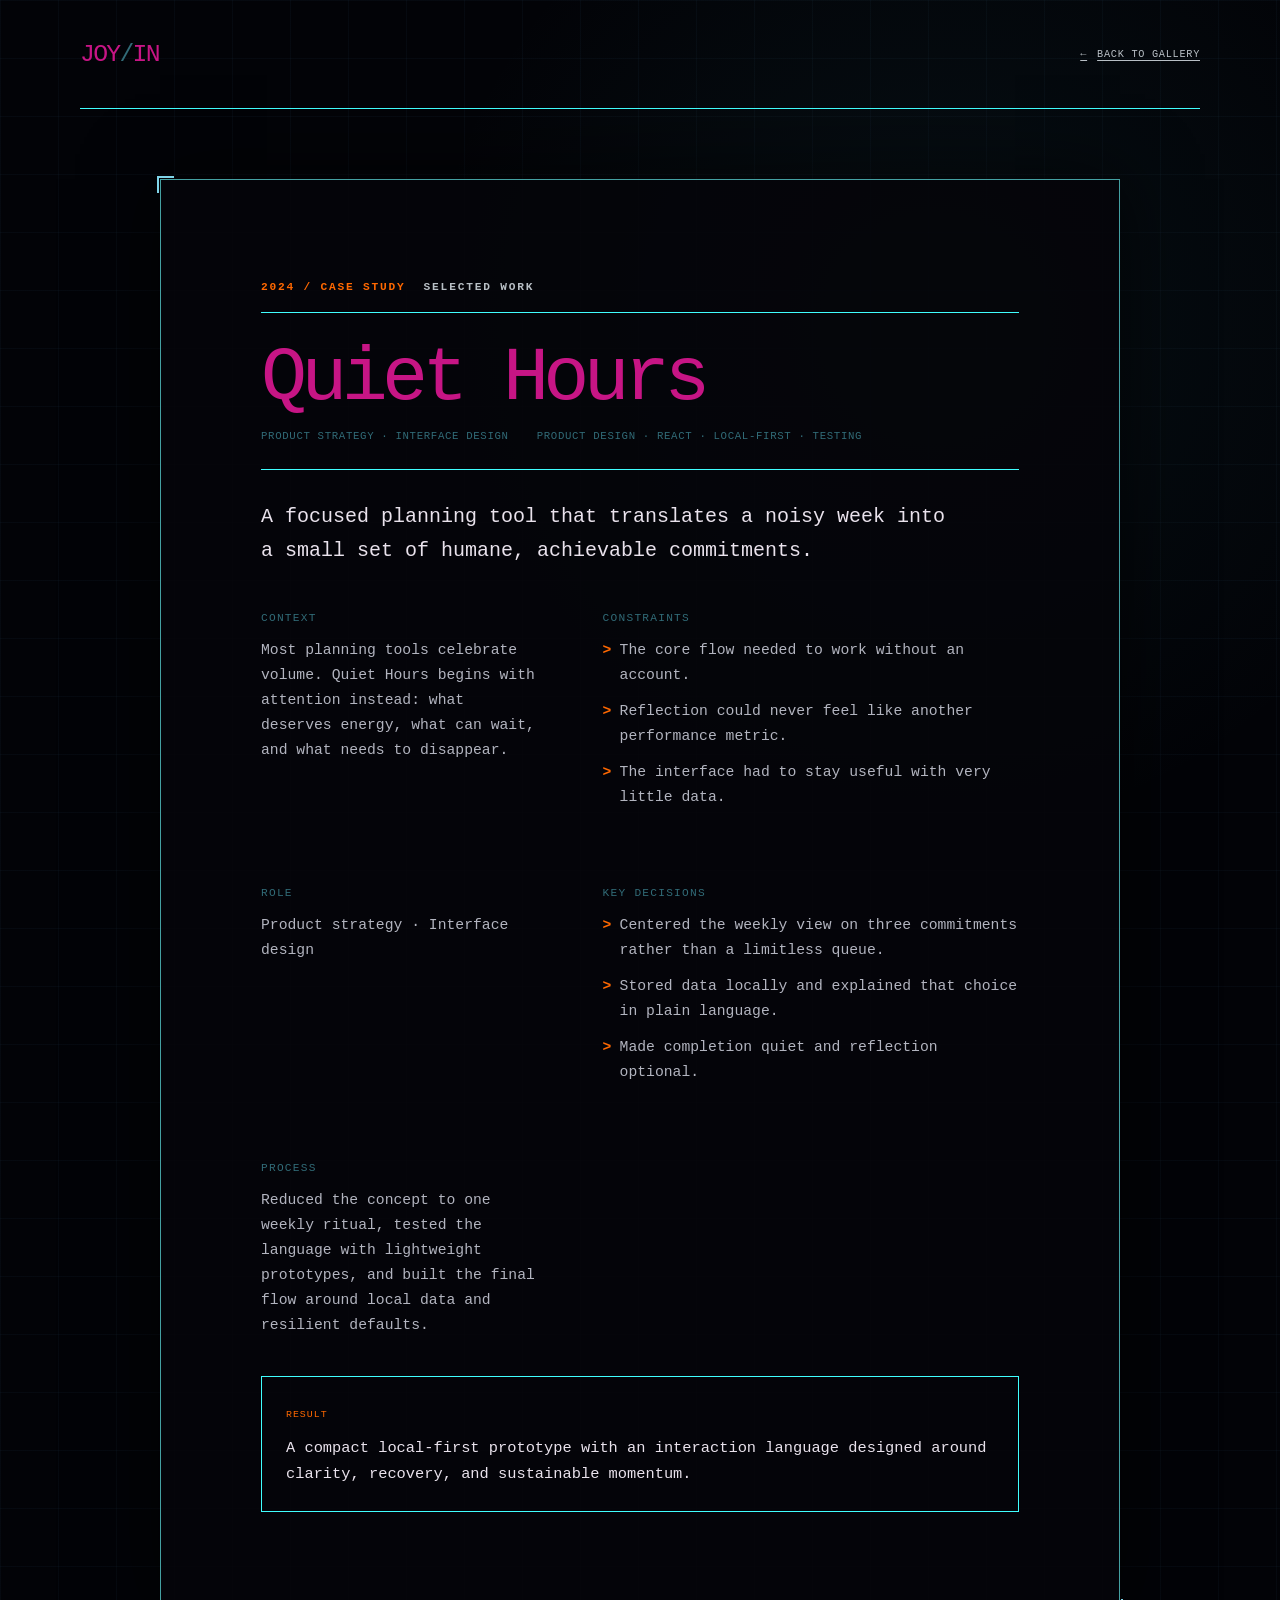
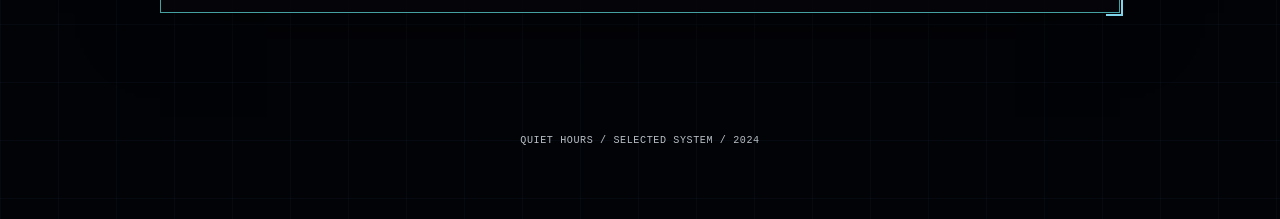
==== projects/quiet-hours/index.html @ b9fc6c5d "nuke" ====
<!doctype html>
<html lang="en">
  <head>
    <meta charset="UTF-8" />
    <meta name="viewport" content="width=device-width, initial-scale=1" />
    <meta name="theme-color" content="#020307" />
    <meta name="description" content="Quiet Hours case study — a focused planning tool built around humane, achievable commitments." />
    <meta property="og:type" content="article" />
    <meta property="og:title" content="Quiet Hours — Joy In" />
    <meta property="og:description" content="A focused planning tool that translates a noisy week into humane commitments." />
    <meta property="og:image" content="https://portfolio.example/assets/og-card.png" />
    <title>Quiet Hours — Joy In</title>
    <link rel="canonical" href="https://portfolio.example/projects/quiet-hours/" />
    <link rel="icon" href="../../assets/favicon.svg" type="image/svg+xml" />
    <link rel="stylesheet" href="../../styles.css" />
    <script type="application/ld+json">
      {
        "@context": "https://schema.org",
        "@type": "SoftwareSourceCode",
        "name": "Quiet Hours",
        "dateCreated": "2024",
        "author": { "@type": "Person", "name": "Joy In" },
        "description": "A focused planning tool that translates a noisy week into a small set of humane commitments."
      }
    </script>
  </head>
  <body class="case-page">
    <a class="skip-link" href="#case-study">Skip to case study</a>
    <header class="case-site-header">
      <a class="mini-wordmark" href="../../index.html" aria-label="Joy In home">JOY<span>/</span>IN</a>
      <a class="back-link" href="../../index.html#projects"><span aria-hidden="true">←</span> Back to gallery</a>
    </header>
    <main class="standalone-case" id="case-study">
      <article class="case-study">
        <p class="panel-index"><span>2024 / CASE STUDY</span><span>SELECTED WORK</span></p>
        <h1>Quiet Hours</h1>
        <div class="case-meta"><span>Product strategy · Interface design</span><span>Product design · React · Local-first · Testing</span></div>
        <p class="case-intro">A focused planning tool that translates a noisy week into a small set of humane, achievable commitments.</p>
        <div class="case-grid">
          <section><h2 class="sr-only">Context</h2><h3 aria-hidden="true">Context</h3><p>Most planning tools celebrate volume. Quiet Hours begins with attention instead: what deserves energy, what can wait, and what needs to disappear.</p></section>
          <section><h2 class="sr-only">Constraints</h2><h3 aria-hidden="true">Constraints</h3><ul><li>The core flow needed to work without an account.</li><li>Reflection could never feel like another performance metric.</li><li>The interface had to stay useful with very little data.</li></ul></section>
          <section><h2 class="sr-only">Role</h2><h3 aria-hidden="true">Role</h3><p>Product strategy · Interface design</p></section>
          <section><h2 class="sr-only">Key decisions</h2><h3 aria-hidden="true">Key decisions</h3><ul><li>Centered the weekly view on three commitments rather than a limitless queue.</li><li>Stored data locally and explained that choice in plain language.</li><li>Made completion quiet and reflection optional.</li></ul></section>
          <section><h2 class="sr-only">Process</h2><h3 aria-hidden="true">Process</h3><p>Reduced the concept to one weekly ritual, tested the language with lightweight prototypes, and built the final flow around local data and resilient defaults.</p></section>
        </div>
        <div class="case-result"><span>Result</span><p>A compact local-first prototype with an interaction language designed around clarity, recovery, and sustainable momentum.</p></div>
      </article>
    </main>
    <footer class="case-footer">Quiet Hours / selected system / 2024</footer>
  </body>
</html>
---- styles.css ----
:root {
  color-scheme: dark;
  --void-0: #020307;
  --void-1: #07070c;
  --orange-strong: #ff6800; /* was --violet-strong */
  --pink-strong: #C71585; /* was --violet-mid */
  --blue-strong: #40FEFE; /* was --violet-dim */
  --blue-calm: #316B77; /* was --amber-copy */
  --text-primary: #e9e2ec; 
  --text-muted: #b8bfc5;
  --focus: #7fd4e9;
  --panel-fill: rgba(5, 5, 10, 0.88);
  --motion-fast: 160ms;
  --motion-panel: 320ms;
  --motion-camera: 900ms;
  --motion-entry: 1300ms;
  --ease-ui: cubic-bezier(0.2, 0.8, 0.2, 1);
  --ease-camera: cubic-bezier(0.65, 0, 0.35, 1);
  --safe-bottom: max(18px, env(safe-area-inset-bottom));
  font-family: "IBM Plex Mono", "Aptos Mono", "Cascadia Mono", ui-monospace, SFMono-Regular, Menlo,
    Consolas, monospace;
  font-synthesis: none;
}

*,
*::before,
*::after {
  box-sizing: border-box;
}

html {
  min-width: 320px;
  min-height: 100%;
  background: var(--void-0);
  scroll-behavior: smooth;
}

body {
  min-width: 320px;
  min-height: 100vh;
  min-height: 100svh;
  margin: 0;
  overflow: hidden;
  background:
    radial-gradient(circle at 62% 58%, rgba(30, 83, 107, 0.08), transparent 26rem),
    var(--void-0);
  color: var(--text-primary);
  font-size: 16px;
  line-height: 1.6;
  -webkit-font-smoothing: antialiased;
}

button,
a {
  -webkit-tap-highlight-color: transparent;
}

button,
input,
textarea,
select {
  font: inherit;
}

button,
a {
  color: inherit;
}

a {
  text-decoration-thickness: 1px;
  text-underline-offset: 0.28em;
}

button {
  border: 0;
}

:focus-visible {
  outline: 2px solid var(--focus);
  outline-offset: 4px;
}

::selection {
  background: var(--orange-strong);
  color: var(--void-0);
}

[hidden] {
  display: none !important;
}

.sr-only {
  position: absolute !important;
  width: 1px !important;
  height: 1px !important;
  padding: 0 !important;
  margin: -1px !important;
  overflow: hidden !important;
  clip: rect(0, 0, 0, 0) !important;
  white-space: nowrap !important;
  border: 0 !important;
}

.skip-link {
  position: fixed;
  z-index: 100;
  top: 12px;
  left: 12px;
  padding: 12px 16px;
  transform: translateY(-180%);
  border: 1px solid var(--focus);
  background: var(--void-1);
  color: var(--text-primary);
  transition: transform var(--motion-fast) var(--ease-ui);
}

.skip-link:focus {
  transform: translateY(0);
}

.scene,
.atmosphere {
  position: fixed;
  z-index: 0;
  inset: 0;
  width: 100%;
  height: 100%;
  pointer-events: none;
}

.scene {
  opacity: 0.86;
  transition: opacity var(--motion-panel) var(--ease-ui), filter var(--motion-panel) var(--ease-ui);
}

.atmosphere {
  z-index: 1;
  overflow: hidden;
  background:
    linear-gradient(rgba(1, 2, 5, 0.06), rgba(1, 2, 5, 0.55)),
    radial-gradient(ellipse at center, transparent 30%, rgba(0, 0, 0, 0.38) 72%, rgba(0, 0, 0, 0.88) 100%);
}

.atmosphere::before {
  position: absolute;
  inset: 0;
  content: "";
  opacity: 0.028;
  background-image: url("data:image/svg+xml,%3Csvg viewBox='0 0 180 180' xmlns='http://www.w3.org/2000/svg'%3E%3Cfilter id='n'%3E%3CfeTurbulence type='fractalNoise' baseFrequency='.85' numOctaves='3' stitchTiles='stitch'/%3E%3C/filter%3E%3Crect width='100%25' height='100%25' filter='url(%23n)' opacity='.7'/%3E%3C/svg%3E");
}

.atmosphere::after {
  position: absolute;
  inset: 0;
  content: "";
  opacity: 0.025;
  background: repeating-linear-gradient(0deg, transparent 0 3px, rgba(107, 145, 216, 0.24) 4px);
  mix-blend-mode: screen;
}

.atmosphere__glow {
  position: absolute;
  width: 4px;
  height: 4px;
  border-radius: 999px;
  /* background: #f2a8ff; */
  background: var(--blue-calm);
  box-shadow: 0 0 8px 2px #6b81ff, 0 0 28px 9px rgba(107, 238, 255, 0.24);
}

.atmosphere__glow::before {
  position: absolute;
  left: 50%;
  width: 1px;
  height: 18vh;
  content: "";
  background: linear-gradient(var(---blue-strong), transparent);
}

.atmosphere__glow--a {
  top: 24%;
  left: 47%;
}

.atmosphere__glow--b {
  bottom: 18%;
  left: 47%;
}

.atmosphere__glow--b::before {
  bottom: 0;
  background: linear-gradient(transparent, var(--blue-strong));
}

.entry-gate {
  position: fixed;
  z-index: 10;
  inset: 0;
  display: grid;
  place-items: center;
  overflow-x: hidden;
  overflow-y: auto;
  isolation: isolate;
  padding: 8vh 8vw;
  background: radial-gradient(circle at 67% 48%, rgba(68, 189, 245, 0.151), transparent 25rem);
  transition: opacity 250ms var(--ease-ui), visibility 0s linear 250ms;
}

.gate-copy {
  position: relative;
  z-index: 2;
  width: min(560px, 100%);
  margin-right: clamp(0px, 36vw, 520px);
}

.eyebrow,
.section-kicker,
.nav-label,
.panel-index,
.panel-code,
.skill-item__category {
  margin: 0;
  color: var(--orange-strong);
  font-size: 0.7rem;
  font-weight: 600;
  letter-spacing: 0.16em;
  line-height: 1.4;
  text-transform: uppercase;
}

.signal-dot {
  display: inline-block;
  width: 6px;
  height: 6px;
  margin: 0 9px 1px 0;
  border-radius: 50%;
  background: var(--orange-strong);
  box-shadow: 0 0 10px var(--orange-strong);
}

.wordmark {
  margin: 26px 0 18px;
  color: var(--pink-strong);
  font-size: clamp(3.8rem, 7vw, 7.8rem);
  font-weight: 400;
  letter-spacing: -0.08em;
  line-height: 0.78;
  text-shadow: 0 0 22px rgba(107, 201, 255, 0.16);
}

.wordmark span,
.mini-wordmark span {
  color: var(--blue-calm);
}

.gate-role {
  margin: 0 0 12px;
  color: var(--text-primary);
  font-size: clamp(0.84rem, 1.4vw, 1rem);
  letter-spacing: 0.12em;
  text-transform: uppercase;
}

.gate-statement {
  max-width: 43ch;
  margin: 0;
  color: var(--blue-calm);
  font-size: clamp(1rem, 1.7vw, 1.22rem);
  line-height: 1.65;
}

.gate-actions {
  display: flex;
  align-items: center;
  gap: 26px;
  margin-top: 42px;
}

.action {
  position: relative;
  display: inline-flex;
  min-width: 196px;
  min-height: 52px;
  align-items: center;
  justify-content: space-between;
  gap: 28px;
  padding: 13px 18px;
  cursor: pointer;
  border: 1px solid var(--orange-strong);
  background: rgba(8, 4, 12, 0.78);
  color: var(--text-primary);
  font-size: 0.76rem;
  letter-spacing: 0.11em;
  text-transform: uppercase;
  transition: background var(--motion-fast), color var(--motion-fast), box-shadow var(--motion-fast);
}

.action::before,
.action::after {
  position: absolute;
  width: 7px;
  height: 7px;
  content: "";
}

.action::before {
  top: -4px;
  left: -4px;
  border-top: 1px solid var(--focus);
  border-left: 1px solid var(--focus);
}

.action::after {
  right: -4px;
  bottom: -4px;
  border-right: 1px solid var(--focus);
  border-bottom: 1px solid var(--focus);
}

.action:hover {
  background: var(--orange-strong);
  color: var(--void-0);
  box-shadow: 0 0 30px rgba(107, 208, 255, 0.22);
}

.text-action {
  min-height: 44px;
  padding: 8px 0;
  cursor: pointer;
  border-bottom: 1px solid transparent;
  background: transparent;
  color: var(--text-muted);
  font-size: 0.7rem;
  letter-spacing: 0.1em;
  text-transform: uppercase;
  transition: color var(--motion-fast), border-color var(--motion-fast);
}

.text-action:hover {
  border-color: var(--blue-calm);
  color: var(--orange-strong);
}

.capability-note {
  display: flex;
  gap: 12px;
  align-items: center;
  margin: 26px 0 0;
  color: var(--text-muted);
  font-size: 0.62rem;
  letter-spacing: 0.09em;
  text-transform: uppercase;
}

.capability-note span {
  padding: 2px 5px;
  border: 1px solid var(--blue-strong);
  color: var(--blue-calm);
}

.gate-index {
  position: absolute;
  right: 5vw;
  bottom: 5vh;
  display: flex;
  flex-direction: column;
  align-items: flex-end;
  color: var(--text-muted);
  font-size: 0.62rem;
  letter-spacing: 0.11em;
  line-height: 1.8;
}

.gate-orbit {
  position: absolute;
  z-index: -1;
  top: 50%;
  left: 67%;
  width: min(39vw, 560px);
  aspect-ratio: 1;
  transform: translate(-50%, -50%);
  opacity: 0.55;
}

.gate-orbit span {
  position: absolute;
  inset: 9%;
  border: 1px solid rgba(107, 166, 255, 0.2);
  transform: rotate(45deg);
  box-shadow: inset 0 0 60px rgba(107, 159, 255, 0.018), 0 0 50px rgba(107, 255, 255, 0.02);
}

.gate-orbit span:nth-child(2) {
  inset: 28%;
  border-color: rgba(107, 208, 255, 0.36);
}

.gate-orbit span:nth-child(3) {
  inset: 42%;
  border-color: var(--blue-strong);
  background: rgba(107, 188, 255, 0.04);
  box-shadow: 0 0 30px rgba(107, 208, 255, 0.18);
}

body[data-state="entering"] .entry-gate,
body[data-state="browsing"] .entry-gate {
  opacity: 0;
  visibility: hidden;
  pointer-events: none;
}

body[data-state="entering"] .gate-orbit {
  transform: translate(-50%, -50%) scale(4.8);
  opacity: 0;
  transition: transform 920ms var(--ease-camera) 130ms, opacity 620ms ease 380ms;
}

.experience {
  position: fixed;
  z-index: 3;
  inset: 0;
  opacity: 0;
  visibility: hidden;
  pointer-events: none;
  transition: opacity var(--motion-panel) var(--ease-ui), visibility 0s linear var(--motion-panel);
}

body[data-state="entering"] .experience,
body[data-state="browsing"] .experience {
  opacity: 1;
  visibility: visible;
  pointer-events: auto;
  transition-delay: 820ms, 0s;
}

body[data-state="browsing"] .experience {
  transition-delay: 0s;
}

/* At the threshold, reveal the same inert gallery planes used after entry. */
body[data-state="gate"].has-scene-projection[data-mode="3d"] .experience {
  opacity: 1;
  visibility: visible;
  pointer-events: none;
  transition: none;
}

body[data-state="gate"].has-scene-projection[data-mode="3d"] .experience > :not(.portfolio-main),
body[data-state="entering"].has-scene-projection[data-mode="3d"] .experience > :not(.portfolio-main) {
  opacity: 0;
  visibility: hidden;
  pointer-events: none;
}

.identity-hud {
  position: fixed;
  z-index: 4;
  top: clamp(26px, 5vh, 58px);
  left: clamp(24px, 3.2vw, 54px);
  width: 245px;
}

.mini-wordmark {
  color: var(--pink-strong);
  font-size: clamp(1.45rem, 2.2vw, 2.05rem);
  letter-spacing: -0.07em;
  line-height: 1;
  text-decoration: none;
}

.identity-copy {
  margin-top: 20px;
  padding-top: 14px;
  border-top: 1px solid var(--blue-strong);
}

.identity-copy p {
  margin: 0;
}

.identity-copy p:first-child {
  color: var(--blue-calm);
  font-size: 0.68rem;
  letter-spacing: 0.1em;
  text-transform: uppercase;
}

.identity-copy p:last-child {
  margin-top: 7px;
  color: var(--text-muted);
  font-size: 0.67rem;
  line-height: 1.55;
}

.section-nav {
  position: fixed;
  z-index: 4;
  top: 36%;
  left: clamp(24px, 3.2vw, 54px);
  width: clamp(210px, 17vw, 260px);
  transform: translateY(-25%);
}

.nav-label {
  padding-bottom: 13px;
  border-bottom: 1px solid var(--blue-strong);
  color: var(--text-muted);
}

.section-nav ol {
  padding: 18px 0 0;
  margin: 0;
  list-style: none;
}

.section-nav a {
  display: grid;
  min-height: 46px;
  grid-template-columns: 14px 35px 1fr;
  gap: 7px;
  align-items: center;
  padding: 5px 0;
  color: var(--text-muted);
  font-size: 0.77rem;
  letter-spacing: 0.055em;
  text-decoration: none;
  text-transform: uppercase;
  transition: color var(--motion-fast), transform var(--motion-fast);
}

.section-nav a:hover {
  color: var(--text-primary);
  transform: translateX(3px);
}

.section-nav a[aria-current="page"] {
  color: var(--orange-strong);
}

.section-nav a[aria-disabled="true"] {
  opacity: 0.46;
  pointer-events: none;
}

.nav-arrow {
  opacity: 0;
  font-size: 1.35rem;
  transition: opacity var(--motion-fast);
}

.section-nav a[aria-current="page"] .nav-arrow {
  opacity: 1;
}

.nav-number {
  color: var(--blue-calm);
}

.section-nav a[aria-current="page"] .nav-number {
  color: var(--orange-strong);
}

.nav-status {
  margin-top: clamp(20px, 5vh, 58px);
  padding-top: 20px;
  border-top: 1px solid var(--blue-strong);
  color: var(--text-muted);
  font-size: 0.64rem;
  letter-spacing: 0.08em;
  line-height: 1.7;
  text-transform: uppercase;
}

.nav-status p {
  margin: 0;
}

.nav-status strong {
  color: var(--blue-strong);
  font-weight: 400;
}

.portal-mini {
  position: relative;
  width: 78px;
  height: 70px;
  margin-top: 14px;
  border: 1px solid var(--blue-strong);
  background:
    linear-gradient(145deg, transparent 57%, rgba(107, 213, 255, 0.08) 58% 59%, transparent 60%),
    linear-gradient(35deg, transparent 57%, rgba(107, 250, 255, 0.08) 58% 59%, transparent 60%);
}

.portal-mini span {
  position: absolute;
  right: 23px;
  bottom: 11px;
  width: 25px;
  height: 40px;
  border: 1px solid var(--blue-strong);
  background: linear-gradient(rgba(107, 220, 255, 0.03), rgba(107, 196, 255, 0.22));
  box-shadow: 0 0 15px rgba(107, 220, 255, 0.12);
}

.system-status {
  position: fixed;
  z-index: 4;
  bottom: clamp(22px, 4vh, 46px);
  left: clamp(24px, 3.2vw, 54px);
  display: flex;
  flex-direction: column;
  color: var(--orange-strong);
  font-size: 0.62rem;
  letter-spacing: 0.08em;
  line-height: 1.8;
}

.system-status b {
  color: var(--blue-strong);
  font-weight: 400;
}

.portfolio-main {
  position: fixed;
  z-index: 3;
  top: clamp(90px, 11vh, 125px);
  bottom: clamp(118px, 15vh, 156px);
  left: 50%;
  width: min(1080px, 75vw);
  min-width: 0;
  transform: translateX(-50%);
  perspective: 1200px;
  pointer-events: none;
}

.content-panel {
  position: absolute;
  inset: 0;
  display: block;
  overflow: visible;
  border: 1px solid var(--blue-calm);
  background:
    linear-gradient(120deg, rgba(107, 196, 255, 0.035), transparent 24%),
    var(--panel-fill);
  box-shadow:
    inset 0 0 70px rgba(107, 176, 255, 0.018),
    0 0 44px rgba(0, 0, 0, 0.75),
    0 0 22px rgba(107, 225, 255, 0.035);
  opacity: 0;
  transform: translate3d(24px, 0, -60px) rotateY(-2deg) scale(0.985);
  transform-origin: center;
  pointer-events: none;
  transition: opacity var(--motion-panel) var(--ease-ui), transform var(--motion-panel) var(--ease-ui), border-color var(--motion-panel);
}

.content-panel.is-active {
  opacity: 1;
  transform: translate3d(0, 0, 0) rotateY(0) scale(1);
  pointer-events: auto;
}

body.is-transitioning .content-panel.is-active {
  opacity: 0;
  transform: translate3d(-18px, 0, -50px) rotateY(1.5deg) scale(0.99);
}

.panel-teaser {
  display: none;
}

/* The enhanced spatial mode pins each semantic panel to its WebGL plane. */
body.has-scene-projection[data-mode="3d"] .portfolio-main {
  position: fixed;
  inset: 0;
  width: auto;
  min-width: 0;
  transform: none;
  perspective: none;
  pointer-events: none;
}

body.has-scene-projection[data-mode="3d"] .content-panel,
body.has-scene-projection[data-mode="3d"] .content-panel[hidden] {
  --detail-opacity: 0;
  --teaser-opacity: 0;
  --plane-fill: 0.09;
  --spatial-panel-width: 1120px;
  --spatial-panel-height: 700px;
  position: absolute;
  top: 0;
  left: 0;
  display: block !important;
  width: var(--spatial-panel-width);
  height: var(--spatial-panel-height);
  inset: auto;
  overflow: hidden;
  background:
    linear-gradient(135deg, rgba(107, 110, 255, 0.055), transparent 30%),
    radial-gradient(circle at 82% 12%, rgba(47, 81, 126, 0.035), transparent 42%),
    rgba(4, 4, 9, var(--plane-fill));
  box-shadow:
    inset 0 0 78px rgba(117, 107, 255, 0.025),
    0 16px 70px rgba(0, 0, 0, 0.52),
    0 0 24px rgba(117, 22, 225, 0.04);
  transform-origin: 0 0;
  backface-visibility: hidden;
  will-change: transform, opacity;
  pointer-events: none;
  transition: opacity 80ms linear, border-color 180ms ease, box-shadow 180ms ease;
}

/* A settled front-facing panel returns to native layout so text is not
   resampled through a GPU-composited matrix3d texture. The important
   declarations intentionally override the inline travel projection. */
body[data-state="browsing"].has-scene-projection[data-mode="3d"]:not(.is-transitioning) .content-panel.is-active.is-native-focused {
  top: var(--native-focus-top) !important;
  left: var(--native-focus-left) !important;
  width: var(--native-focus-width) !important;
  height: var(--native-focus-height) !important;
  transform: none !important;
  backface-visibility: visible;
  will-change: auto;
}

body[data-state="browsing"].has-scene-projection[data-mode="3d"]:not(.is-transitioning) .content-panel.is-active.is-native-focused .panel-scroll {
  opacity: 1;
  transition: none;
}

/* Layout zoom preserves the traveling panel's type scale and line wrapping,
   but unlike transform scaling it lets the browser rasterize glyphs sharply. */
@supports (zoom: 1) {
  body[data-state="browsing"].has-scene-projection[data-mode="3d"]:not(.is-transitioning) .content-panel.is-active.is-native-focused .panel-scroll {
    width: var(--spatial-panel-width);
    height: var(--native-focus-content-height);
    zoom: var(--native-focus-scale);
  }
}

body.has-scene-projection[data-mode="3d"] .content-panel.is-active {
  /* border-color: rgba(226, 144, 255, 0.78); */
    /* border-color: var(--blue-strong); */

  box-shadow:
    inset 0 0 78px rgba(107, 117, 255, 0.028),
    0 20px 80px rgba(0, 0, 0, 0.62),
    0 0 30px rgba(117, 107, 255, 0.065);
}

body.has-scene-projection[data-mode="3d"]:not(.is-transitioning) .content-panel.is-active {
  pointer-events: auto;
}

body.has-scene-projection[data-mode="3d"] .panel-scroll {
  opacity: var(--detail-opacity);
  visibility: visible;
  transition: opacity 90ms linear;
}

body.has-scene-projection[data-mode="3d"] .panel-teaser {
  position: absolute;
  z-index: 3;
  inset: 0;
  display: flex;
  flex-direction: column;
  justify-content: flex-end;
  padding: 42px;
  opacity: var(--teaser-opacity);
  color: var(--text-muted);
  text-transform: uppercase;
  letter-spacing: 0.08em;
  pointer-events: none;
}

body.has-scene-projection[data-mode="3d"] .panel-teaser::before {
  position: absolute;
  top: 31px;
  right: 31px;
  width: 58px;
  height: 58px;
  content: "";
  border-top: 1px solid #316B77;
  border-right: 1px solid #316B77;
}

body.has-scene-projection[data-mode="3d"] .panel-teaser p {
  position: absolute;
  top: 34px;
  right: 42px;
  left: 42px;
  display: flex;
  justify-content: space-between;
  margin: 0;
  color: var(--blue-calm);
  font-size: 0.58rem;
}

body.has-scene-projection[data-mode="3d"] .panel-teaser strong {
  color: var(--text-primary);
  font-family: Georgia, "Times New Roman", serif;
  font-size: 2.45rem;
  font-weight: 400;
  letter-spacing: -0.035em;
  text-transform: none;
}

body.has-scene-projection[data-mode="3d"] .panel-teaser > span {
  max-width: 27ch;
  margin-top: 11px;
  font-size: 0.64rem;
  line-height: 1.6;
}

body.has-scene-projection[data-mode="3d"] .panel-teaser i {
  display: flex;
  justify-content: space-between;
  padding-top: 18px;
  margin-top: 28px;
  border-top: 1px solid rgba(107, 208, 255, 0.2);
  color: var(--blue-strong);
  font-size: 0.58rem;
  font-style: normal;
}

body.has-scene-projection[data-mode="3d"] .panel-teaser b {
  font-size: 0.9rem;
  font-weight: 400;
}

body.has-scene-projection[data-mode="3d"] .transition-veil {
  display: none;
}

body[data-state="gate"].has-scene-projection[data-mode="3d"] .content-panel,
body[data-state="gate"].has-scene-projection[data-mode="3d"] .content-panel.is-active,
body[data-state="entering"][data-travel-phase="depart"].has-scene-projection[data-mode="3d"] .content-panel,
body[data-state="entering"][data-travel-phase="depart"].has-scene-projection[data-mode="3d"] .content-panel.is-active {
  border-color: rgba(107, 171, 255, 0.46);
  background:
    linear-gradient(135deg, rgba(107, 188, 255, 0.04), transparent 34%),
    rgba(4, 4, 9, var(--plane-fill));
  box-shadow: inset 0 0 58px rgba(107, 154, 255, 0.018), 0 0 26px rgba(0, 0, 0, 0.28);
}

body[data-state="gate"].has-scene-projection[data-mode="3d"] .panel-teaser,
body[data-state="entering"][data-travel-phase="depart"].has-scene-projection[data-mode="3d"] .panel-teaser {
  justify-content: center;
  padding: 34px;
  text-align: center;
}

body[data-state="gate"].has-scene-projection[data-mode="3d"] .panel-teaser p,
body[data-state="entering"][data-travel-phase="depart"].has-scene-projection[data-mode="3d"] .panel-teaser p {
  top: 28px;
  right: 32px;
  left: 32px;
}

body[data-state="gate"].has-scene-projection[data-mode="3d"] .panel-teaser strong,
body[data-state="entering"][data-travel-phase="depart"].has-scene-projection[data-mode="3d"] .panel-teaser strong {
  font-size: 2.15rem;
}

body[data-state="gate"].has-scene-projection[data-mode="3d"] .panel-teaser > span,
body[data-state="entering"][data-travel-phase="depart"].has-scene-projection[data-mode="3d"] .panel-teaser > span {
  margin-right: auto;
  margin-left: auto;
}

body[data-state="gate"].has-scene-projection[data-mode="3d"] .panel-teaser i,
body[data-state="entering"][data-travel-phase="depart"].has-scene-projection[data-mode="3d"] .panel-teaser i {
  display: none;
}

.panel-scroll {
  height: 100%;
  overflow: auto;
  overscroll-behavior: contain;
  padding: clamp(26px, 3.2vw, 48px);
  scrollbar-width: thin;
  scrollbar-color: var(--violet-mid) transparent;
}

.panel-scroll::-webkit-scrollbar {
  width: 5px;
}

.panel-scroll::-webkit-scrollbar-thumb {
  background: var(--violet-mid);
}

.corner {
  position: absolute;
  z-index: 2;
  width: 15px;
  height: 15px;
  pointer-events: none;
}

.corner--tl { top: -4px; left: -4px; border-top: 2px solid var(--focus); border-left: 2px solid var(--focus); }
.corner--tr { top: -4px; right: -4px; border-top: 2px solid var(--focus); border-right: 2px solid var(--focus); }
.corner--bl { bottom: -4px; left: -4px; border-bottom: 2px solid var(--focus); border-left: 2px solid var(--focus); }
.corner--br { right: -4px; bottom: -4px; border-right: 2px solid var(--focus); border-bottom: 2px solid var(--focus); }

.panel-header {
  display: flex;
  align-items: center;
  justify-content: space-between;
  gap: 20px;
  padding-bottom: 18px;
  /* margin-bottom: clamp(25px, 3vh, 38px); */
  /* border-bottom: 1px solid var(--blue-strong);  */
}

.panel-index {
  display: flex;
  gap: 18px;
}

.panel-index > span:last-child {
  color: var(--text-muted);
}

.panel-header-tools {
  display: flex;
  align-items: center;
  gap: clamp(16px, 2vw, 30px);
}

.panel-page-count {
  margin: 0;
  color: var(--text-muted);
  font-size: 0.58rem;
  letter-spacing: 0.08em;
  text-transform: uppercase;
  white-space: nowrap;
}

.panel-page-count strong {
  margin-left: 7px;
  color: var(--orange-strong);
  font-weight: 600;
  letter-spacing: 0.12em;
}

.panel-code {
  color: var(--blue-calm);
  font-size: 0.58rem;
}

.section-kicker {
  margin-bottom: 11px;
  color: var(--blue-calm);
}

.content-panel h2 {
  margin: 0;
  color: var(--text-primary);
  font-size: clamp(1.7rem, 2.5vw, 2.7rem);
  font-weight: 400;
  letter-spacing: -0.05em;
  line-height: 1.15;
}

.content-panel h2 em {
  color: var(--orange-strong);
  font-style: normal;
}

.lede {
  max-width: 58ch;
  margin: 23px 0;
  color: var(--blue-calm);
  font-size: 0.96rem;
  line-height: 1.7;
}

.education-meta {
  display: grid;
  grid-template-areas: "logo details";
  grid-template-columns: minmax(96px, 0.34fr) minmax(0, 2fr);
  align-items: center;
  gap: clamp(14px, 2vw, 26px);
  margin-top: 29px;
}

.education-meta--logo-right {
  grid-template-areas: "details logo";
  grid-template-columns: minmax(0, 2fr) minmax(96px, 0.34fr);
}

.education-logo-slot {
  grid-area: logo;
  display: grid;
  width: 100%;
  max-width: 132px;
  aspect-ratio: 1;
  place-content: center;
  justify-self: center;
  border: 0;
  background: transparent;
  color: var(--text-muted);
  text-align: center;
  text-transform: uppercase;
}

.education-logo-slot span {
  color: var(--text-primary);
  font-size: 0.72rem;
  letter-spacing: 0.16em;
}

.education-logo-slot small {
  margin-top: 5px;
  font-size: 0.5rem;
  letter-spacing: 0.1em;
}

.education-logo-slot img {
  width: 100%;
  height: 100%;
  object-fit: contain;
}

.education-meta__details {
  grid-area: details;
  display: grid;
  min-width: 0;
  grid-template-columns: repeat(2, minmax(0, 1fr));
  gap: 0;
}

.education-meta__details > div {
  display: flex;
  min-height: 62px;
  flex-direction: column;
  justify-content: center;
  padding: 11px 14px;
  background: transparent;
}

.education-meta__details span,
.tag-region > p {
  color: var(--text-muted);
  font-size: 0.58rem;
  letter-spacing: 0.08em;
  text-transform: uppercase;
}

.education-meta strong {
  margin-top: 2px;
  color: var(--text-primary);
  font-size: 0.71rem;
  font-weight: 400;
}

.education-meta__details > div:last-child:nth-child(odd) {
  grid-column: 1 / -1;
}

.signal-list {
  padding: 0;
  margin: 20px 0 0;
  list-style: none;
}

.signal-list li {
  position: relative;
  padding: 7px 0 7px 21px;
  color: #bdb5c1;
  font-size: 0.875rem;
  line-height: 1.56;
}

.signal-list li::before {
  position: absolute;
  top: 7px;
  left: 1px;
  content: ">";
  color: var(--orange-strong);
  font-weight: 600;
  line-height: 1.56;
}

.tag-region {
  margin-top: 23px;
  padding-top: 17px;
}

.tag-region > p {
  margin: 0 0 10px;
}

.section-page-stage {
  min-height: 0;
}

body.has-scene-projection[data-mode="3d"] .content-panel--paged .panel-scroll {
  position: relative;
  display: flex;
  flex-direction: column;
  overflow: visible;
}

body.has-scene-projection[data-mode="3d"] .content-panel--paged .section-page-stage {
  position: relative;
  flex: 1 1 auto;
  overflow: visible;
}

body.has-scene-projection[data-mode="3d"] .content-panel--paged .section-page {
  height: 100%;
  overflow: hidden;
  overflow: clip;
}

body.has-scene-projection[data-mode="3d"] .content-panel--paged .section-page-controls {
  position: absolute;
  z-index: 6;
  inset: 0;
  display: block;
  padding: 0;
  margin: 0;
  border: 0;
  pointer-events: none;
}

body.has-scene-projection[data-mode="3d"] .content-panel--paged .section-page-controls button {
  position: absolute;
  top: 50%;
  display: flex;
  width: 52px;
  min-height: 52px;
  justify-content: center;
  padding: 0;
  border: 1px solid var(--blue-strong);
  background: rgba(4, 4, 9, 0.92);
  color: #fff;
  font-size: 1rem;
  pointer-events: auto;
  transform: translateY(-50%);
}

body.has-scene-projection[data-mode="3d"] .content-panel--paged .section-page-controls button:hover:not(:disabled),
body.has-scene-projection[data-mode="3d"] .content-panel--paged .section-page-controls button:focus-visible {
  color: #fff;
}

body.has-scene-projection[data-mode="3d"] .content-panel--paged .section-page-controls button:disabled {
  border-color: rgba(85, 107, 180, 0.16);
  background: rgba(4, 6, 9, 0.72);
  color: #fff;
  opacity: 0.28;
}

body.has-scene-projection[data-mode="3d"] .content-panel--paged .section-page-controls button:first-child {
  left: -60px;
}

body.has-scene-projection[data-mode="3d"] .content-panel--paged .section-page-controls button:last-child {
  right: -60px;
}

.section-page-control-label {
  position: absolute;
  width: 1px;
  height: 1px;
  overflow: hidden;
  clip: rect(0, 0, 0, 0);
  white-space: nowrap;
}

body[data-state="browsing"].has-scene-projection[data-mode="3d"]:not(.is-transitioning) .content-panel--paged.is-native-focused {
  overflow: visible;
}

body.has-scene-projection[data-mode="3d"] #education .education-page .tag-region {
  padding-top: 11px;
  margin-top: 14px;
}

body.has-scene-projection[data-mode="3d"] #education .education-page .tags {
  gap: 5px;
}

body.has-scene-projection[data-mode="3d"] #education .education-page .tags li {
  padding: 4px 6px;
  font-size: 0.6rem;
}

.tags {
  display: flex;
  flex-wrap: wrap;
  gap: 7px;
  padding: 0;
  margin: 0;
  list-style: none;
}

.tags li {
  padding: 5px 8px;
  border: 1px solid rgba(199, 21, 133, .4);
  background: transparent;
  /* color: rgba(255, 91, 195, 0.808); */
  color: rgba(231, 77, 223, 0.9);
  font-size: 1rem;
  letter-spacing: 0.035em;
  line-height: 1.25;
}

/* One-page Work timeline. The road image and every stop share this 3:1
   artboard, so the controls remain registered to the illustrated flagposts
   at every rendered size. */
#work .panel-scroll {
  position: relative;
  isolation: isolate;
}

#work .panel-header,
#work #work-title,
#work .work-timeline-stage {
  position: relative;
  z-index: 1;
}

.work-timeline-stage {
  position: relative;
  flex: 1 1 auto;
  min-height: 0;
  margin-top: 10px;
}

.work-timeline-page {
  position: relative;
  height: 100%;
  min-height: clamp(430px, 48vw, 540px);
  overflow: visible;
  isolation: isolate;
}

body.has-scene-projection[data-mode="3d"] #work .work-timeline-page {
  min-height: 0;
}

.work-timeline__instruction {
  position: relative;
  z-index: 5;
  display: flex;
  align-items: center;
  justify-content: space-between;
  gap: 18px;
  padding-bottom: 10px;
  margin: 0;
  border-bottom: 1px solid rgba(64, 254, 254, 0.2);
  color: var(--text-muted);
  font-size: 0.58rem;
  letter-spacing: 0.09em;
  line-height: 1.4;
  text-transform: uppercase;
}

.work-timeline__instruction span:first-child {
  color: var(--orange-strong);
}

.work-timeline__artboard {
  position: absolute;
  z-index: 1;
  right: 0;
  bottom: 0;
  left: 0;
  width: 100%;
  aspect-ratio: 2172 / 724;
  transform: translateY(25%);
}

.work-timeline__road {
  position: absolute;
  z-index: 0;
  inset: 0;
  display: block;
  width: 100%;
  height: 100%;
  max-width: none;
  object-fit: contain;
  opacity: 0.82;
  mix-blend-mode: screen;
  pointer-events: none;
}

.work-timeline__kirbs-track {
  --kirbs-size: clamp(52px, 7%, 76px);
  --kirbs-start: 0%;
  --kirbs-end: 100%;
  position: absolute;
  z-index: 1;
  inset: 0;
  overflow: hidden;
  pointer-events: none;
}

.work-timeline__kirbs-runner {
  position: absolute;
  inset: 0;
  animation: work-kirbs-crossing 18.48s linear infinite;
  animation-delay: -2.64s;
  will-change: transform;
}

.work-timeline__kirbs {
  position: absolute;
  bottom: 31%;
  left: 0;
  display: block;
  width: var(--kirbs-size);
  max-width: none;
  height: auto;
  filter: drop-shadow(0 0 9px rgba(253, 62, 253, 0.22));
  image-rendering: pixelated;
  pointer-events: none;
  transform: translateY(-20%);
  user-select: none;
}

@keyframes work-kirbs-crossing {
  from {
    transform: translate3d(calc(var(--kirbs-start) - var(--kirbs-size)), 0, 0);
  }

  to {
    transform: translate3d(var(--kirbs-end), 0, 0);
  }
}

body.reduce-motion .work-timeline__kirbs-track {
  display: none;
}

@media (prefers-reduced-motion: reduce) {
  .work-timeline__kirbs-track {
    display: none;
  }
}

.work-timeline__stops {
  position: absolute;
  z-index: 2;
  inset: 0;
  padding: 0;
  margin: 0;
  list-style: none;
  pointer-events: none;
}

.work-stop {
  --stop-accent: var(--blue-calm);
  --stop-x: 28.01%;
  --stop-panel-left: -14px;
  position: absolute;
  z-index: 2;
  top: 7%;
  left: calc(var(--stop-x) - 22px);
  width: 44px;
  height: 44px;
  pointer-events: auto;
}

.work-stop--apple {
  --stop-accent: var(--blue-strong);
  --stop-x: 49.24%;
  --stop-panel-left: -118px;
}

.work-stop--meta {
  --stop-accent: var(--orange-strong);
  --stop-x: 72.63%;
  --stop-panel-left: -222px;
}

.work-stop--suggestions {
  --stop-accent: var(--blue-calm);
  --stop-x: 94.29%;
  --stop-panel-left: -258px;
  top: 20%;
}

.work-stop.is-open {
  z-index: 5;
}

.work-stop__trigger {
  position: relative;
  display: grid;
  width: 100%;
  min-height: 44px;
  padding: 0;
  place-items: center;
  border: 1px solid color-mix(in srgb, var(--stop-accent) 58%, transparent);
  border-radius: 50%;
  background: rgba(2, 3, 7, 0.9);
  box-shadow: inset 0 0 18px rgba(64, 254, 254, 0.035), 0 0 14px rgba(2, 3, 7, 0.72);
  color: var(--text-primary);
  cursor: pointer;
  text-align: center;
  transition: border-color var(--motion-fast), box-shadow var(--motion-fast), color var(--motion-fast), opacity var(--motion-fast);
}

.work-stop__trigger::after {
  position: absolute;
  top: 100%;
  left: 50%;
  width: 1px;
  height: 15px;
  margin-left: -0.5px;
  background: linear-gradient(var(--stop-accent), transparent);
  content: "";
  pointer-events: none;
}

.work-stop__trigger:hover,
.work-stop__trigger:focus-visible,
.work-stop.is-open .work-stop__trigger {
  border-color: var(--stop-accent);
  box-shadow: inset 0 0 22px color-mix(in srgb, var(--stop-accent) 9%, transparent), 0 0 18px color-mix(in srgb, var(--stop-accent) 22%, transparent);
  color: var(--stop-accent);
}

.work-stop.is-open .work-stop__trigger {
  opacity: 0;
  pointer-events: none;
}

.work-stop__action {
  color: var(--stop-accent);
  font-size: 1.05rem;
  line-height: 1;
}

.work-stop__panel {
  position: absolute;
  z-index: 4;
  bottom: 0;
  left: var(--stop-panel-left);
  width: 280px;
  min-height: 166px;
  padding: 15px 17px 16px;
  border: 1px solid color-mix(in srgb, var(--stop-accent) 54%, transparent);
  background:
    linear-gradient(145deg, color-mix(in srgb, var(--stop-accent) 8%, transparent), transparent 42%),
    rgb(2, 3, 7);
  box-shadow: inset 0 0 24px rgba(64, 254, 254, 0.025), 0 15px 38px rgba(0, 0, 0, 0.54), 0 0 16px color-mix(in srgb, var(--stop-accent) 13%, transparent);
  color: var(--text-primary);
}

.work-stop__close {
  position: absolute;
  z-index: 2;
  top: 8px;
  right: 8px;
  display: grid;
  width: 30px;
  height: 30px;
  padding: 0;
  place-items: center;
  border: 1px solid color-mix(in srgb, var(--stop-accent) 42%, transparent);
  background: rgba(2, 3, 7, 0.78);
  color: var(--stop-accent);
  cursor: pointer;
  font-size: 0.86rem;
  line-height: 1;
}

.work-stop__close:hover,
.work-stop__close:focus-visible {
  border-color: var(--stop-accent);
  color: var(--text-primary);
}

.work-stop__panel[hidden] {
  display: none !important;
}

.work-stop__panel::after {
  position: absolute;
  right: 7px;
  bottom: 7px;
  width: 19px;
  height: 19px;
  border-right: 1px solid var(--stop-accent);
  border-bottom: 1px solid var(--stop-accent);
  content: "";
  pointer-events: none;
}

.work-stop__heading {
  display: grid;
  grid-template-columns: 42px minmax(0, 1fr);
  align-items: center;
  gap: 11px;
  padding-right: 31px;
}

.work-stop__heading img {
  display: block;
  width: 38px;
  height: 38px;
  object-fit: contain;
  filter: drop-shadow(0 0 10px color-mix(in srgb, var(--stop-accent) 18%, transparent));
}

.work-stop--apple .work-stop__heading img {
  width: 31px;
  height: 36px;
  justify-self: center;
}

.work-stop__heading--contact {
  grid-template-columns: minmax(0, 1fr);
}

.work-stop__email {
  display: flex;
  min-height: 52px;
  align-items: center;
  justify-content: space-between;
  gap: 12px;
  padding: 10px 0 8px;
  margin-top: 20px;
  border-top: 1px solid color-mix(in srgb, var(--stop-accent) 42%, transparent);
  border-bottom: 1px solid color-mix(in srgb, var(--stop-accent) 22%, transparent);
  color: var(--stop-accent);
  font-size: 0.88rem;
  letter-spacing: 0.025em;
  text-decoration: none;
}

.work-stop__email:hover,
.work-stop__email:focus-visible {
  color: var(--text-primary);
}

.work-stop__heading p,
.work-stop__heading h3,
.work-stop__role,
.work-stop__time,
.work-stop__summary {
  margin: 0;
}

.work-stop__heading p {
  color: var(--stop-accent);
  font-size: 0.48rem;
  letter-spacing: 0.085em;
  line-height: 1.2;
  text-transform: uppercase;
}

.work-stop__heading h3 {
  margin-top: 3px;
  color: var(--text-primary);
  font-size: 1.08rem;
  font-weight: 400;
  letter-spacing: -0.04em;
  line-height: 1;
}

.work-stop__role {
  margin-top: 11px;
  color: var(--blue-calm);
  font-size: 0.61rem;
  line-height: 1.35;
}

.work-stop__time {
  display: flex;
  justify-content: space-between;
  gap: 10px;
  padding-top: 7px;
  margin-top: 7px;
  border-top: 1px solid color-mix(in srgb, var(--stop-accent) 22%, transparent);
  color: var(--text-muted);
  font-size: 0.5rem;
  letter-spacing: 0.045em;
  line-height: 1.25;
  text-transform: uppercase;
}

.work-stop__time span:last-child {
  text-align: right;
}

.work-stop__summary {
  margin-top: 9px;
  color: var(--text-primary);
  font-size: 0.67rem;
  line-height: 1.48;
}

@media (max-width: 767px) {
  .work-timeline-stage {
    margin-top: 12px;
  }

  .work-timeline-page {
    min-height: 445px;
    overflow: hidden;
    overflow: clip;
  }

  .work-timeline__instruction {
    align-items: flex-start;
    flex-direction: column;
    gap: 3px;
  }

  .work-timeline__artboard {
    right: auto;
    left: -28%;
    width: 128%;
  }

  .work-timeline__kirbs-track {
    --kirbs-start: 21.875%;
    --kirbs-end: 100%;
  }

  .work-timeline__kirbs-runner {
    animation-duration: 13.2s;
  }

  .work-stop--tesla {
    --stop-panel-left: 4px;
  }

  .work-stop--apple {
    --stop-panel-left: -75px;
  }

  .work-stop--meta {
    --stop-panel-left: -151px;
  }

  .work-stop--suggestions {
    --stop-panel-left: -218px;
  }

  .work-stop__panel {
    width: min(280px, calc(100vw - 42px));
  }
}

@media (forced-colors: active) {
  .work-timeline__road,
  .work-timeline__kirbs-track {
    display: none;
  }

  .work-stop__trigger,
  .work-stop__close,
  .work-stop__panel {
    border-color: currentColor;
    background: Canvas;
    box-shadow: none;
  }
}

html.no-js .work-timeline-page {
  height: auto;
  min-height: 0;
}

html.no-js .work-timeline__artboard {
  position: relative;
  bottom: auto;
  min-height: 0;
  aspect-ratio: auto;
  padding-top: clamp(230px, 34vw, 340px);
  transform: none;
}

html.no-js .work-timeline__road {
  height: auto;
  aspect-ratio: 2172 / 724;
}

html.no-js .work-timeline__kirbs-track {
  display: none;
}

html.no-js .work-timeline__stops {
  position: relative;
  display: grid;
  grid-template-columns: repeat(auto-fit, minmax(min(220px, 100%), 1fr));
  gap: 12px;
}

html.no-js .work-stop {
  position: relative;
  top: auto;
  left: auto;
  width: auto;
  height: auto;
}

html.no-js .work-stop__trigger,
html.no-js .work-stop__close {
  display: none;
}

html.no-js .work-stop__panel,
html.no-js .work-stop__panel[hidden] {
  position: relative;
  bottom: auto;
  left: auto;
  display: block !important;
  width: auto;
  min-height: 100%;
}

@media (max-width: 767px) {
  html.no-js .work-timeline__artboard {
    left: auto;
    width: 100%;
    padding-top: 150px;
  }

  html.no-js .work-timeline__stops {
    grid-template-columns: 1fr;
  }
}

.nested-controls {
  display: flex;
  align-items: center;
  justify-content: space-between;
  gap: 12px;
  padding-top: 16px;
  margin-top: 24px;
  border-top: 1px solid var(--blue-strong);
}

.nested-controls button {
  display: inline-flex;
  min-height: 44px;
  align-items: center;
  gap: 9px;
  padding: 5px;
  cursor: pointer;
  background: transparent;
  color: var(--text-muted);
  font-size: 0.61rem;
  letter-spacing: 0.06em;
  text-transform: uppercase;
  transition: color var(--motion-fast);
}

.nested-controls button:hover:not(:disabled) {
  color: var(--orange-strong);
}

.nested-controls button:disabled {
  cursor: default;
  opacity: 0.28;
}

.nested-controls > span {
  color: var(--blue-calm);
  font-size: 0.6rem;
  letter-spacing: 0.1em;
}

.project-card-grid {
  --project-card-gap: clamp(10px, 1.25vw, 16px);
  display: grid;
  height: 100%;
  min-height: clamp(350px, 42vw, 440px);
  grid-template-columns: repeat(2, minmax(0, 1fr));
  grid-template-rows: minmax(0, 0.9fr) minmax(0, 1.1fr);
  align-items: stretch;
  gap: var(--project-card-gap);
  padding: 10px;
  margin: -10px;
}

.project-card-grid--four {
  grid-template-columns: repeat(2, minmax(0, 1fr));
  grid-template-rows: repeat(2, minmax(0, 1fr));
}

.project-card-grid--four > .project-card--feature,
.project-card-grid--four > .project-card--compact {
  grid-column: auto;
  grid-row: auto;
}

.project-card--feature {
  min-height: 0;
  grid-column: 1 / -1;
  grid-row: 1;
}

.project-card--compact {
  min-height: 0;
  grid-column: auto;
  grid-row: 2;
}

body.has-scene-projection[data-mode="3d"] .project-card-grid {
  min-height: 0;
}

.project-page {
  container-name: project-page;
  container-type: inline-size;
}

.project-card--flip {
  --project-accent: var(--pink-strong);
  --project-accent-glow: rgba(245, 98, 189, 0.18);
  position: relative;
  min-width: 0;
  min-height: clamp(350px, 42vw, 440px);
  outline: none;
  perspective: 1100px;
  isolation: isolate;
}

.project-card-grid--mosaic > .project-card--flip {
  min-height: 0;
}

.project-card{
  --project-accent: var(--pink-strong);
  --project-accent-glow: rgba(245, 98, 189, 0.18);
}

/* .project-card--prove {
  --project-accent: var(--orange-strong);
  --project-accent-glow: rgba(180, 114, 39, 0.16);
}

.project-card--tailorbird {
  --project-accent: var(--blue-strong);
  --project-accent-glow: rgba(64, 254, 254, 0.18);
}

.project-card--pintos {
  --project-accent: #8ea4ff;
  --project-accent-glow: rgba(142, 164, 255, 0.16);
}

.project-card--league {
  --project-accent: #79e2a7;
  --project-accent-glow: rgba(121, 226, 167, 0.16);
}

.project-card--music {
  --project-accent: #f0a6ff;
  --project-accent-glow: rgba(240, 166, 255, 0.16);
}

.project-card--placeholder {
  --project-accent: var(--blue-calm);
  --project-accent-glow: rgba(255, 203, 107, 0.14);
} */

.project-card__surface {
  position: relative;
  width: 100%;
  height: 100%;
  min-height: inherit;
  transform: none;
  transform-origin: center;
  transform-style: preserve-3d;
  will-change: auto;
}

.project-card--flip.is-flipping .project-card__surface {
  will-change: transform;
}

.project-card__face {
  position: absolute;
  inset: 0;
  display: flex;
  min-width: 0;
  min-height: 0;
  flex-direction: column;
  padding: clamp(14px, 1.75vw, 22px);
  overflow: hidden;
  border: 1px solid rgba(64, 254, 254, 0.24);
  background:
    linear-gradient(145deg, rgba(64, 254, 254, 0.035), transparent 34%),
    rgba(2, 3, 7, 0.34);
  box-shadow: inset 0 0 28px rgba(64, 254, 254, 0.025);
  backface-visibility: hidden;
}

.project-card__face[hidden] {
  display: none !important;
}

.project-card__face::before,
.project-card__face::after {
  position: absolute;
  width: 24px;
  height: 24px;
  content: "";
  pointer-events: none;
}

.project-card__face::before {
  top: 6px;
  left: 6px;
  border-top: 1px solid var(--project-accent);
  border-left: 1px solid var(--project-accent);
}

.project-card__face::after {
  right: 6px;
  bottom: 6px;
  border-right: 1px solid var(--project-accent);
  border-bottom: 1px solid var(--project-accent);
}

.project-card--flip:hover,
.project-card--flip:focus-within,
.project-card--flip.is-flipped {
  z-index: 2;
}

.project-card--flip:hover .project-card__face,
.project-card--flip:focus-within .project-card__face,
.project-card--flip.is-flipped .project-card__face {
  border-color: color-mix(in srgb, var(--project-accent) 62%, transparent);
  box-shadow: inset 0 0 32px var(--project-accent-glow), 0 0 20px var(--project-accent-glow);
}

.project-card__eyebrow {
  display: flex;
  align-items: center;
  justify-content: space-between;
  gap: 10px;
  margin: 0;
  color: var(--text-muted);
  font-size: clamp(0.5rem, 0.66vw, 0.62rem);
  letter-spacing: 0.09em;
  line-height: 1.25;
  text-transform: uppercase;
}

.project-card__eyebrow span:first-child,
.project-card__eyebrow time {
  color: var(--project-accent);
}

.project-card__mark {
  position: relative;
  display: grid;
  width: clamp(72px, 8vw, 98px);
  aspect-ratio: 1;
  place-items: center;
  margin: auto auto clamp(14px, 2.2vh, 20px);
  border: 0;
  background: radial-gradient(circle, var(--project-accent-glow), transparent 66%);
  color: var(--text-primary);
  box-shadow: 0 0 26px var(--project-accent-glow);
}

.project-card__mark::before,
.project-card__mark::after {
  position: absolute;
  content: "";
  border: 1px solid var(--project-accent);
  opacity: 0.38;
}

.project-card__mark::before {
  inset: 0;
  background: linear-gradient(45deg, transparent 47%, var(--project-accent-glow) 48% 52%, transparent 53%);
  transform: rotate(45deg);
}

.project-card__mark::after {
  inset: 24%;
  border-radius: 50%;
}

.project-card__mark span {
  font-size: clamp(0.82rem, 1.25vw, 1.05rem);
  letter-spacing: 0.08em;
  text-shadow: 0 0 12px var(--project-accent);
}

.project-card__mark--image {
  border-radius: 0;
  background: transparent;
  box-shadow: none;
}

.project-card__mark--image::before,
.project-card__mark--image::after {
  display: none;
}

.project-card__mark--image img {
  display: block;
  width: 100%;
  height: 100%;
  object-fit: contain;
  mix-blend-mode: screen;
}

.project-card--flexcar .project-card__mark--image img {
  filter: brightness(0) invert(1);
}

.project-card--music .project-card__mark--image {
  overflow: hidden;
  border-radius: 50%;
}

.project-card--music .project-card__mark--image img {
  object-fit: cover;
}

.project-card__mark--wordmark {
  width: clamp(170px, 22vw, 220px);
  aspect-ratio: 1.912;
  overflow: visible;
}

.project-card__mark--wordmark img {
  object-fit: contain;
}

.project-card--prove .project-card__mark--wordmark img {
  transform: scale(1.35);
}

.project-card--prove .project-card__mark {
  border-radius: 50%;
}

.project-card--prove .project-card__mark::before {
  border-radius: 50%;
  transform: none;
}

.project-card--prove .project-card__mark--image {
  border-radius: 0;
}

.project-card--tailorbird .project-card__mark {
  border-radius: 18% 50% 18% 50%;
}

.project-card--tailorbird .project-card__mark::before {
  border-radius: 18% 50% 18% 50%;
}

.project-card__copy {
  display: flex;
  min-width: 0;
  flex-direction: column;
  align-items: center;
  text-align: center;
}

.project-card__copy h3,
.project-card__back-copy h3 {
  margin: 0;
  color: var(--text-primary);
  font-size: clamp(1.2rem, 1.65vw, 1.55rem);
  font-weight: 400;
  letter-spacing: -0.045em;
  line-height: 1.08;
}

.project-card__prompt {
  display: flex;
  align-items: center;
  justify-content: space-between;
  gap: 10px;
  padding-top: 12px;
  margin: auto 0 0;
  border-top: 1px solid rgba(64, 254, 254, 0.16);
  color: var(--text-muted);
  font-size: 0.54rem;
  letter-spacing: 0.1em;
  text-transform: uppercase;
}

.project-card__face--back {
  background:
    linear-gradient(160deg, var(--project-accent-glow), transparent 38%),
    rgba(2, 3, 7, 0.5);
}

.project-card__back-copy {
  display: flex;
  min-height: 0;
  flex: 1 1 auto;
  flex-direction: column;
  justify-content: flex-start;
  padding-block: clamp(13px, 2.2vh, 22px);
}

.project-card__back-copy h3 {
  color: var(--project-accent);
  font-size: clamp(1rem, 1.35vw, 1.28rem);
}

.project-card__back-copy > p {
  margin: 10px 0 12px;
  color: var(--text-primary);
  font-size: clamp(0.63rem, 0.74vw, 0.72rem);
  line-height: 1.48;
}

.project-card__tech {
  display: flex;
  flex-wrap: wrap;
  gap: 6px;
  padding: 0;
  margin: 0;
  list-style: none;
}

.project-card__tech li {
  padding: 4px 6px;
  border: 1px solid color-mix(in srgb, var(--project-accent) 32%, transparent);
  color: var(--text-muted);
  font-size: clamp(0.5rem, 0.62vw, 0.59rem);
  letter-spacing: 0.035em;
  line-height: 1.2;
}

.project-card__face--front .project-card__tech {
  justify-content: center;
  margin-top: clamp(13px, 2vh, 18px);
}

.project-card__bullets {
  display: grid;
  gap: clamp(6px, 0.8vh, 9px);
  padding: 0;
  margin: 0;
  list-style: none;
}

.project-card__bullets li {
  position: relative;
  padding-left: 14px;
  color: var(--blue-calm);
  font-size: clamp(0.57rem, 0.68vw, 0.65rem);
  line-height: 1.42;
}

.project-card__bullets li::before {
  position: absolute;
  top: 0;
  left: 0;
  content: ">";
  color: var(--project-accent);
  font-weight: 600;
}

.project-card__external {
  display: flex;
  min-height: 42px;
  align-items: center;
  justify-content: space-between;
  gap: 12px;
  padding: 9px 62px 5px 0;
  border-bottom: 1px solid var(--project-accent);
  color: var(--project-accent);
  font-size: 0.61rem;
  letter-spacing: 0.08em;
  text-decoration: none;
  text-transform: uppercase;
}

.project-card__external--placeholder {
  border-bottom-color: color-mix(in srgb, var(--project-accent) 42%, transparent);
  color: var(--text-muted);
  cursor: default;
}

.project-card__external:hover,
.project-card__external:focus-visible {
  color: var(--text-primary);
}

.project-card__flip-toggle {
  position: absolute;
  z-index: 4;
  right: clamp(14px, 1.75vw, 22px);
  bottom: clamp(14px, 1.75vw, 22px);
  display: inline-flex;
  min-width: 48px;
  min-height: 36px;
  align-items: center;
  justify-content: center;
  gap: 7px;
  padding: 6px 8px;
  border: 1px solid color-mix(in srgb, var(--project-accent) 45%, transparent);
  background: rgba(2, 3, 7, 0.84);
  color: var(--project-accent);
  font-size: 0.54rem;
  letter-spacing: 0.07em;
  text-transform: uppercase;
  transition: border-color var(--motion-fast), color var(--motion-fast), background var(--motion-fast);
}

.project-card__flip-toggle:hover,
.project-card__flip-toggle:focus-visible {
  border-color: var(--project-accent);
  background: rgba(2, 3, 7, 0.96);
  color: var(--text-primary);
}

.project-card--flip.is-flipping .project-card__flip-toggle {
  pointer-events: none;
}

body.has-scene-projection[data-mode="3d"] .project-card--flip {
  height: 100%;
  min-height: 0;
}

body.reduce-motion .project-card__surface {
  will-change: auto;
}

/* Longer projects receive the wider top row; the two shorter records share
   the row below. Every card uses the same component typography. Only the card
   footprint changes, so compactness never comes from shrinking its text. */
@media (min-width: 768px) {
  .project-card-grid--mosaic .project-card__face {
    padding: clamp(11px, 1.35vw, 16px);
  }

  .project-card-grid--mosaic .project-card__face--front {
    display: grid;
    grid-template-areas:
      "rail rail"
      "mark copy";
    grid-template-columns: clamp(78px, 15%, 128px) minmax(0, 1fr);
    grid-template-rows: auto 1fr;
    align-items: center;
    gap: 6px clamp(11px, 1.4vw, 18px);
  }

  .project-card-grid--mosaic .project-card__face--front > .project-card__eyebrow {
    grid-area: rail;
  }

  .project-card-grid--mosaic .project-card__mark {
    width: clamp(64px, 6.8vw, 78px);
    grid-area: mark;
    margin: 0 auto;
  }

  .project-card-grid--mosaic .project-card--wordmark .project-card__face--front {
    grid-template-columns: clamp(180px, 24%, 225px) minmax(0, 1fr);
  }

  .project-card-grid--mosaic .project-card__mark--wordmark {
    width: clamp(170px, 18vw, 210px);
  }

  .project-card-grid--mosaic .project-card__copy {
    align-items: flex-start;
    grid-area: copy;
    text-align: left;
  }

  .project-card-grid--mosaic .project-card__face--front .project-card__tech {
    justify-content: flex-start;
    margin-top: 7px;
  }

  .project-card-grid--mosaic .project-card__prompt {
    display: none;
  }

  .project-card-grid--mosaic .project-card__back-copy {
    display: grid;
    grid-template-areas:
      "heading bullets"
      "summary bullets";
    grid-template-columns: minmax(0, 0.62fr) minmax(0, 1.38fr);
    grid-template-rows: auto 1fr;
    align-content: start;
    column-gap: clamp(14px, 1.8vw, 22px);
    padding-block: 7px;
  }

  .project-card-grid--mosaic .project-card__back-copy h3 {
    grid-area: heading;
  }

  .project-card-grid--mosaic .project-card__back-copy > p {
    grid-area: summary;
    margin: 7px 0 8px;
  }

  .project-card-grid--mosaic .project-card__bullets {
    grid-area: bullets;
    align-content: start;
  }

  .project-card-grid--mosaic .project-card__external {
    min-height: 32px;
    padding: 4px 64px 2px 0;
  }

  .project-card-grid--mosaic .project-card__flip-toggle {
    right: 14px;
    bottom: 11px;
    min-height: 30px;
  }
}

body.has-scene-projection[data-mode="3d"] .project-card-grid--mosaic .project-card--wordmark .project-card__face--front {
  grid-template-columns: clamp(180px, 22%, 220px) minmax(0, 1fr);
}

body.has-scene-projection[data-mode="3d"] .project-card-grid--mosaic .project-card__mark--wordmark {
  width: clamp(170px, 15vw, 210px);
}

body.has-scene-projection[data-mode="3d"] .project-card-grid--mosaic .project-card--prove .project-card__mark--wordmark {
  width: clamp(150px, 13vw, 180px);
}

/* A projected panel can become narrow in portrait even when the viewport is
   wider than the mobile breakpoint. The three-card page becomes three rows;
   the four-card page uses a 2-by-2 grid so every record stays visible. */
@container project-page (max-width: 720px) {
  body.has-scene-projection[data-mode="3d"] .project-card-grid {
    grid-template-columns: 1fr;
    grid-template-rows: repeat(3, minmax(0, 1fr));
  }

  body.has-scene-projection[data-mode="3d"] .project-card-grid--four {
    grid-template-columns: repeat(2, minmax(0, 1fr));
    grid-template-rows: repeat(2, minmax(0, 1fr));
  }

  body.has-scene-projection[data-mode="3d"] .project-card--feature,
  body.has-scene-projection[data-mode="3d"] .project-card--compact {
    grid-column: auto;
    grid-row: auto;
  }

  body.has-scene-projection[data-mode="3d"] .project-card__face {
    padding: 10px 14px;
  }

  body.has-scene-projection[data-mode="3d"] .project-card__face--front {
    display: grid;
    grid-template-areas:
      "rail rail"
      "mark copy";
    grid-template-columns: 72px minmax(0, 1fr);
    grid-template-rows: auto 1fr;
    align-items: center;
    gap: 6px 12px;
  }

  body.has-scene-projection[data-mode="3d"] .project-card__eyebrow {
    grid-area: rail;
  }

  body.has-scene-projection[data-mode="3d"] .project-card__mark {
    width: 56px;
    grid-area: mark;
    margin: 0 auto;
  }

  body.has-scene-projection[data-mode="3d"] .project-card__copy {
    align-items: flex-start;
    grid-area: copy;
    text-align: left;
  }

  body.has-scene-projection[data-mode="3d"] .project-card__copy h3 {
    font-size: 0.92rem;
  }

  body.has-scene-projection[data-mode="3d"] .project-card__face--front .project-card__tech {
    justify-content: flex-start;
    margin-top: 5px;
  }

  body.has-scene-projection[data-mode="3d"] .project-card__prompt {
    display: none;
  }

  body.has-scene-projection[data-mode="3d"] .project-card__back-copy {
    display: grid;
    grid-template-areas:
      "heading bullets"
      "summary bullets";
    grid-template-columns: minmax(0, 0.82fr) minmax(0, 1.18fr);
    grid-template-rows: auto 1fr;
    align-content: start;
    column-gap: 12px;
    padding-block: 6px;
  }

  body.has-scene-projection[data-mode="3d"] .project-card__back-copy h3 {
    grid-area: heading;
    font-size: 0.82rem;
  }

  body.has-scene-projection[data-mode="3d"] .project-card__back-copy > p {
    grid-area: summary;
    margin: 4px 0 6px;
    font-size: 0.55rem;
    line-height: 1.3;
  }

  body.has-scene-projection[data-mode="3d"] .project-card__tech {
    gap: 3px;
  }

  body.has-scene-projection[data-mode="3d"] .project-card__tech li {
    padding: 2px 4px;
    font-size: 0.46rem;
  }

  body.has-scene-projection[data-mode="3d"] .project-card__bullets {
    grid-area: bullets;
    align-content: start;
    gap: 3px;
  }

  body.has-scene-projection[data-mode="3d"] .project-card__bullets li {
    padding-left: 9px;
    font-size: 0.46rem;
    line-height: 1.24;
  }

  body.has-scene-projection[data-mode="3d"] .project-card__external {
    min-height: 26px;
    padding: 2px 64px 2px 0;
    font-size: 0.49rem;
  }

  body.has-scene-projection[data-mode="3d"] .project-card__flip-toggle {
    right: 14px;
    bottom: 10px;
    min-width: 42px;
    min-height: 27px;
    padding: 3px 6px;
    font-size: 0.47rem;
  }
}

.project-heading {
  display: flex;
  align-items: center;
  justify-content: space-between;
  gap: 18px;
}

.project-heading h3 {
  margin: 0;
  color: var(--orange-strong);
  font-size: clamp(1.45rem, 2.3vw, 2.3rem);
  font-weight: 400;
  letter-spacing: -0.055em;
  line-height: 1.1;
}

.project-heading > span {
  color: var(--blue-calm);
  font-size: 0.68rem;
}

.project-summary {
  max-width: 52ch;
  margin: 14px 0 17px;
  color: var(--blue-calm);
  font-size: 0.9rem;
  line-height: 1.62;
}

.project-visual {
  position: relative;
  height: clamp(135px, 20vh, 205px);
  overflow: hidden;
  border: 1px solid rgba(107, 208, 255, 0.25);
  background:
    linear-gradient(rgba(107, 196, 255, 0.12) 1px, transparent 1px),
    linear-gradient(90deg, rgba(76, 177, 224, 0.12) 1px, transparent 1px),
    radial-gradient(circle at 50% 72%, rgba(61, 183, 231, 0.15), transparent 24%),
    transparent;
  background-size: 31px 31px, 31px 31px, auto, auto;
  perspective: 380px;
}

.project-visual::before,
.project-visual::after {
  position: absolute;
  inset: 0;
  content: "";
  pointer-events: none;
}

.project-visual::before {
  background: linear-gradient(115deg, transparent 48%, rgba(66, 201, 255, 0.24) 49% 49.5%, transparent 50%);
}

.project-visual::after {
  background: transparent;
}

.project-visual--threshold .door {
  position: absolute;
  top: 50%;
  left: 50%;
  border: 1px solid var(--violet-mid);
  transform: translate(-50%, -50%);
  box-shadow: 0 0 13px rgba(107, 225, 255, 0.08);
}

.project-visual--threshold .door--1 { width: 24%; height: 78%; opacity: 0.35; }
.project-visual--threshold .door--2 { width: 15%; height: 56%; opacity: 0.58; }
.project-visual--threshold .door--3 { width: 7%; height: 33%; background: rgba(76, 183, 255, 0.08); }
.project-visual--threshold i { position: absolute; z-index: 2; bottom: 30%; left: 50%; width: 3px; height: 18%; background: var(--focus); box-shadow: 0 0 16px 4px var(--blue-strong); }

.project-visual--signal span {
  position: absolute;
  z-index: 2;
  width: 7px;
  height: 7px;
  border: 1px solid var(--orange-strong);
  background: var(--void-0);
  box-shadow: 0 0 12px var(--violet-mid);
}

.project-visual--signal span:nth-child(1) { top: 28%; left: 20%; }
.project-visual--signal span:nth-child(2) { top: 62%; left: 35%; }
.project-visual--signal span:nth-child(3) { top: 24%; left: 52%; }
.project-visual--signal span:nth-child(4) { top: 68%; left: 70%; }
.project-visual--signal span:nth-child(5) { top: 39%; left: 83%; }
.project-visual--signal i { position: absolute; inset: 20% 13%; background: linear-gradient(28deg, transparent 48.7%, rgba(107, 250, 255, 0.3) 49%, transparent 49.4%), linear-gradient(155deg, transparent 49%, rgba(107, 225, 255, 0.25) 49.3%, transparent 49.8%); }

.project-visual--quiet span {
  position: absolute;
  z-index: 2;
  left: 18%;
  height: 17px;
  border: 1px solid var(--violet-mid);
  background: rgba(107, 154, 255, 0.06);
}

.project-visual--quiet span:nth-child(1) { top: 26%; width: 48%; }
.project-visual--quiet span:nth-child(2) { top: 47%; width: 65%; }
.project-visual--quiet span:nth-child(3) { top: 68%; width: 34%; }
.project-visual--quiet i { position: absolute; z-index: 2; top: 17%; bottom: 13%; left: 12%; width: 1px; background: var(--orange-strong); box-shadow: 0 0 9px var(--violet-mid); }

.evidence {
  margin: 15px 0 14px;
  color: #b5acb9;
  font-size: 0.8rem;
  line-height: 1.55;
}

.evidence span {
  margin-right: 8px;
  color: var(--blue-calm);
  letter-spacing: 0.08em;
  text-transform: uppercase;
}

.project-link {
  display: flex;
  min-height: 44px;
  align-items: center;
  justify-content: space-between;
  gap: 18px;
  padding: 11px 0 4px;
  margin-top: 8px;
  border-bottom: 1px solid var(--violet-mid);
  color: var(--orange-strong);
  font-size: 0.68rem;
  letter-spacing: 0.09em;
  text-decoration: none;
  text-transform: uppercase;
  transition: padding var(--motion-fast), color var(--motion-fast);
}

.project-link:hover {
  padding-right: 7px;
  color: var(--focus);
}

.skill-page-stage {
  margin-top: clamp(14px, 2vh, 22px);
}

.skill-page {
  position: relative;
  min-height: 0;
}

/* SKILLS LAYOUT SCAFFOLD
   Each skill <li> owns --skill-x/y, --skill-scale, and optional --skill-dx/dy in index.html.
   Tier classes provide the internal grid footprint automatically.
   Change the map dimensions here; new technologies use their tier footprint by default. */
.skill-list {
  --skill-columns: 12;
  --skill-rows: 6;
  /* --skill-map-height: clamp(320px, 34vw, 350px); */
  --skill-map-height: 100%;
  --skill-map-width: 1200px;
  display: grid;
  width: min(100%, var(--skill-map-width));
  height: var(--skill-map-height);
  grid-template-columns: repeat(var(--skil-rows), 1);
  grid-template-columns: repeat(var(--skil-columns), 1);
  /* grid-template-columns: repeat(var(--skill-columns), 1);
  grid-template-rows: repeat(var(--skill-rows), 1); */
  gap: 20px;
  /* gap: clamp(1px, 0.25vw, 4px) clamp(2px, 0.35vw, 5px); */
  min-height: 0;
  padding: 0;
  margin: 0 auto;
  list-style: none;
}

.skill-list--interface {
  --skill-columns: 12;
  --skill-mobile-rows: 4;
}

.skill-list--application {
  --skill-columns: 16;
  --skill-mobile-rows: 5;
}

.skill-list--delivery {
  --skill-columns: 14;
  --skill-mobile-rows: 5;
}

body.has-scene-projection[data-mode="3d"] #skills .skill-page-stage {
  margin-top: 0;
}

body.has-scene-projection[data-mode="3d"] #skills .skill-page {
  display: grid;
  align-items: center;
}

body.has-scene-projection[data-mode="3d"] #skills .skill-list {
  height: min(100%, var(--skill-map-height));
}

.skill-item {
  --skill-accent: var(--blue-strong);
  --skill-grid-width: 1;
  --skill-grid-height: 1;
  --skill-mark-size: clamp(46px, 4.8vw, 58px);
  position: relative;
  display: flex;
  min-width: 0;
  flex-direction: column;
  align-items: center;
  justify-content: center;
  gap: clamp(5px, 0.65vw, 8px);
  padding: 4px;
  overflow: visible;
  background: transparent;
  text-align: center;
  /* Edit x/y on the matching <li> for coarse placement and dx/dy for fine placement.
     The tier class supplies this item's internal grid width and height. */
  grid-column: var(--skill-x, auto) / span var(--skill-grid-width);
  grid-row: var(--skill-y, auto) / span var(--skill-grid-height);
  left: var(--skill-dx, 0px);
  top: var(--skill-dy, 0px);
}

.skill-item--root {
  --skill-grid-width: 3;
  --skill-grid-height: 4;
  --skill-mark-size: clamp(76px, 7vw, 92px);
}

.skill-item--core {
  --skill-grid-width: 2;
  --skill-grid-height: 3;
  --skill-mark-size: clamp(56px, 5.4vw, 68px);
}

.skill-item--branch {
  --skill-grid-width: 2;
  --skill-grid-height: 2;
  --skill-mark-size: clamp(43px, 4.3vw, 54px);
}

.skill-item--satellite {
  --skill-grid-width: 3;
  --skill-grid-height: 2;
  --skill-mark-size: clamp(35px, 3.6vw, 44px);
}

/* Footprint exceptions preserve the current composition without exposing
   width/height parameters on every skill in index.html. */
.skill-item[data-skill-node="javascript"] {
  --skill-grid-width: 2;
  --skill-grid-height: 2;
}

.skill-item[data-skill-node="react"] {
  --skill-grid-width: 3;
  --skill-grid-height: 3;
}

.skill-item[data-skill-node="swift"],
.skill-item[data-skill-node="xcode"],
.skill-item[data-skill-node="c"],
.skill-item[data-skill-node="rust"] {
  --skill-grid-width: 4;
  --skill-grid-height: 3;
}

.skill-item[data-skill-node="docker"] {
  --skill-grid-width: 2;
  --skill-grid-height: 2;
}

.skill-item[data-skill-node="kubernetes"] {
  --skill-grid-width: 2;
  --skill-grid-height: 3;
}

.skill-item--violet {
  --skill-accent: var(--pink-strong);
}

.skill-item--amber {
  --skill-accent: var(--orange-strong);
}

.skill-item__mark {
  position: relative;
  display: grid;
  width: var(--skill-mark-size);
  aspect-ratio: 1;
  place-items: center;
  color: var(--skill-accent);
  isolation: isolate;
  scale: calc(var(--skill-scale, 1));
}

.skill-item--root .skill-item__mark::before {
  position: absolute;
  z-index: -1;
  inset: -24%;
  border-radius: 50%;
  background: radial-gradient(circle, color-mix(in srgb, var(--skill-accent) 16%, transparent), transparent 68%);
  content: "";
  opacity: 0.9;
  pointer-events: none;
}

.skill-item__mark img {
  position: relative;
  z-index: 1;
  display: block;
  width: 100%;
  height: 100%;
  filter: drop-shadow(0 0 8px color-mix(in srgb, var(--skill-accent) 24%, transparent));
  object-fit: contain;
}

.skill-item[data-skill-node="rust"] .skill-item__mark img,
.skill-item[data-skill-node="kafka"] .skill-item__mark img,
.skill-item[data-skill-node="flask"] .skill-item__mark img,
.skill-item[data-skill-node="tesseract"] .skill-item__mark img {
  filter: invert(1) drop-shadow(0 0 8px color-mix(in srgb, var(--skill-accent) 28%, transparent));
}

.skill-item[data-skill-node="html"] .skill-item__mark img,
.skill-item[data-skill-node="xcode"] .skill-item__mark img {
  filter: invert(1) contrast(2.4) drop-shadow(0 0 8px color-mix(in srgb, var(--skill-accent) 28%, transparent));
  mix-blend-mode: screen;
}

.skill-item__copy {
  min-width: 0;
  text-align: center;
}

.skill-item__category {
  margin: 3px 0 0;
  color: var(--skill-accent);
  font-size: 0.42rem;
  letter-spacing: 0.11em;
  line-height: 1.15;
  text-transform: uppercase;
}

.skill-item h3 {
  margin: 0;
  color: var(--text-primary);
  font-size: clamp(0.72rem, 0.85vw, 0.86rem);
  /* scale: var(--skill-scale, 1); */
  /* font-size: calc(var(--skill-scale) * 1rem); */

  font-weight: 500;
  letter-spacing: -0.02em;
  line-height: 1.12;
  padding:0;
}

/* .skill-item--root h3 {
  font-size: clamp(0.96rem, 1.18vw, 1.16rem);
} */

.skill-item--root .skill-item__category {
  margin-top: 5px;
  font-size: 0.49rem;
}

/* .skill-item--branch h3 {
  font-size: clamp(0.66rem, 0.76vw, 0.78rem);
} */

.skill-item--satellite .skill-item__category {
  font-size: 0.36rem;
}

.skill-item--satellite h3 {
  font-size: clamp(0.6rem, 0.68vw, 0.7rem);
}

.orientation {
  position: fixed;
  z-index: 5;
  right: 18vw;
  bottom: clamp(25px, 4vh, 48px);
  left: 18vw;
  display: grid;
  grid-template-columns: 110px 170px 110px;
  align-items: center;
  justify-content: center;
  gap: clamp(20px, 4vw, 62px);
}

#previous-section {
  grid-column: 1;
}

#next-section {
  grid-column: 3;
}

.orientation-button {
  display: flex;
  min-height: 44px;
  align-items: center;
  justify-content: center;
  gap: 10px;
  padding: 8px 6px;
  cursor: pointer;
  background: transparent;
  color: var(--text-muted);
  font-size: 0.63rem;
  letter-spacing: 0.07em;
  text-transform: uppercase;
  transition: color var(--motion-fast), transform var(--motion-fast);
}

.orientation-button:hover:not(:disabled) {
  color: var(--orange-strong);
  transform: translateX(-2px);
}

.orientation-button:last-child:hover:not(:disabled) {
  transform: translateX(2px);
}

.orientation-button:disabled {
  cursor: default;
  opacity: 0.24;
}

.utility-bar {
  position: fixed;
  z-index: 5;
  top: clamp(25px, 4vh, 48px);
  right: clamp(24px, 3.2vw, 54px);
  display: flex;
  gap: 6px;
}

.utility-bar button,
.utility-bar a {
  display: inline-flex;
  min-height: 44px;
  align-items: center;
  gap: 5px;
  padding: 8px 11px;
  cursor: pointer;
  border: 1px solid transparent;
  background: rgba(3, 3, 8, 0.45);
  color: var(--text-muted);
  font-size: 0.58rem;
  letter-spacing: 0.055em;
  text-transform: uppercase;
  text-decoration: none;
  transition: color var(--motion-fast), border-color var(--motion-fast), background var(--motion-fast);
}

.utility-bar button:hover,
.utility-bar a:hover {
  border-color: var(--blue-strong);
  background: rgba(8, 5, 12, 0.8);
  color: var(--blue-calm);
}

.transition-veil {
  position: fixed;
  z-index: 8;
  inset: 0;
  overflow: hidden;
  visibility: hidden;
  pointer-events: none;
}

.transition-veil span {
  position: absolute;
  inset: -20%;
  background: linear-gradient(90deg, transparent 34%, rgba(107, 117, 255, 0.035) 50%, transparent 66%);
  transform: translateX(-100%);
}

body.is-transitioning .transition-veil {
  visibility: visible;
}

body.is-transitioning .transition-veil span {
  transform: translateX(100%);
  transition: transform var(--motion-camera) var(--ease-camera);
}

.project-dialog {
  width: min(920px, calc(100vw - 38px));
  max-width: none;
  max-height: min(820px, calc(100svh - 38px));
  padding: 0;
  overflow: visible;
  border: 1px solid var(--orange-strong);
  background: rgba(4, 4, 9, 0.98);
  color: var(--text-primary);
  box-shadow: 0 0 80px rgba(0, 0, 0, 0.9), 0 0 26px rgba(107, 238, 255, 0.12);
}

.project-dialog::backdrop {
  background: rgba(1, 1, 4, 0.88);
  backdrop-filter: blur(8px);
}

.dialog-frame {
  position: relative;
  max-height: min(820px, calc(100svh - 38px));
  overflow: auto;
  padding: clamp(32px, 5vw, 72px);
}

.dialog-close {
  position: sticky;
  z-index: 2;
  top: 0;
  display: flex;
  min-height: 44px;
  align-items: center;
  gap: 10px;
  padding: 8px 10px;
  margin: -15px -15px 10px auto;
  cursor: pointer;
  border: 1px solid var(--blue-strong);
  background: rgba(4, 4, 9, 0.94);
  color: var(--text-muted);
  font-size: 0.61rem;
  letter-spacing: 0.07em;
  text-transform: uppercase;
}

.dialog-close:hover {
  color: var(--orange-strong);
}

.dialog-close span:first-child {
  font-size: 1.1rem;
  line-height: 1;
}

.case-study .panel-index {
  padding-bottom: 16px;
  border-bottom: 1px solid var(--blue-strong);
}

.case-study h2,
.case-study h1 {
  max-width: 14ch;
  margin: 28px 0 12px;
  color: var(--pink-strong);
  font-size: clamp(2.25rem, 6vw, 5rem);
  font-weight: 400;
  letter-spacing: -0.075em;
  line-height: 0.98;
}

.case-meta {
  display: flex;
  flex-wrap: wrap;
  gap: 10px 28px;
  padding-bottom: 24px;
  margin-bottom: 30px;
  border-bottom: 1px solid var(--blue-strong);
  color: var(--blue-calm);
  font-size: 0.67rem;
  letter-spacing: 0.06em;
  text-transform: uppercase;
}

.case-intro {
  max-width: 58ch;
  color: var(--text-primary);
  font-size: clamp(1rem, 1.8vw, 1.25rem);
  line-height: 1.7;
}

.case-grid {
  display: grid;
  grid-template-columns: 0.8fr 1.2fr;
  gap: clamp(26px, 5vw, 70px);
  margin-top: 42px;
}

.case-grid h3 {
  margin: 0 0 10px;
  color: var(--blue-calm);
  font-size: 0.7rem;
  font-weight: 400;
  letter-spacing: 0.11em;
  text-transform: uppercase;
}

.case-grid p,
.case-grid li {
  color: #b2b4bf;
  font-size: 0.92rem;
  line-height: 1.7;
}

.case-grid p {
  margin: 0;
}

.case-grid ul {
  padding: 0;
  margin: 0;
  list-style: none;
}

.case-grid li {
  position: relative;
  padding: 0 0 11px 17px;
}

.case-grid li::before {
  position: absolute;
  top: 0;
  left: 0;
  content: ">";
  color: var(--orange-strong);
  font-weight: 600;
  line-height: 1.7;
}

.case-result {
  padding: 24px;
  margin-top: 38px;
  border: 1px solid var(--blue-strong);
  background: transparent;
}

.case-result > span {
  color: var(--orange-strong);
  font-size: 0.62rem;
  letter-spacing: 0.1em;
  text-transform: uppercase;
}

.case-result p {
  margin: 8px 0 0;
  color: var(--text-primary);
  font-size: 0.96rem;
  line-height: 1.7;
}

.noscript-note {
  position: relative;
  z-index: 30;
  padding: 12px 20px;
  margin: 0;
  border-bottom: 1px solid var(--violet-mid);
  background: var(--void-1);
  color: var(--blue-calm);
  font-size: 0.76rem;
  text-align: center;
}

/* First-class 2D presentation */
body[data-mode="2d"] {
  overflow: auto;
  background:
    linear-gradient(90deg, transparent 49.9%, rgba(107, 220, 255, 0.035) 50%, transparent 50.1%),
    var(--void-0);
}

body[data-state="gate"][data-mode="2d"] {
  overflow: hidden;
}

body[data-state="gate"][data-mode="2d"] .experience {
  position: fixed;
  opacity: 0;
  visibility: hidden;
  pointer-events: none;
}

body[data-mode="2d"] .scene,
body[data-mode="2d"] .atmosphere,
body[data-mode="2d"] .transition-veil,
body[data-mode="2d"] .nav-status,
body[data-mode="2d"] .system-status,
body[data-mode="2d"] .orientation {
  display: none;
}

body[data-mode="2d"] .experience {
  position: relative;
  min-height: 100vh;
  min-height: 100svh;
  opacity: 1;
  visibility: visible;
  pointer-events: auto;
}

body[data-mode="2d"] .identity-hud {
  position: relative;
  top: auto;
  left: auto;
  width: min(1120px, calc(100% - 40px));
  padding: 38px 0 25px;
  margin: 0 auto;
}

body[data-mode="2d"] .identity-copy {
  display: flex;
  align-items: flex-end;
  justify-content: space-between;
}

body[data-mode="2d"] .section-nav {
  position: sticky;
  z-index: 12;
  top: 0;
  left: auto;
  width: 100%;
  padding: 0 max(20px, calc((100vw - 1120px) / 2));
  transform: none;
  border-top: 1px solid var(--blue-strong);
  border-bottom: 1px solid var(--blue-strong);
  background: rgba(2, 3, 7, 0.92);
  backdrop-filter: blur(12px);
}

body[data-mode="2d"] .section-nav .nav-label {
  display: none;
}

body[data-mode="2d"] .section-nav ol {
  display: flex;
  justify-content: space-between;
  padding: 0;
}

body[data-mode="2d"] .section-nav li {
  flex: 1;
}

body[data-mode="2d"] .section-nav a {
  grid-template-columns: auto auto;
  justify-content: center;
  gap: 10px;
  min-height: 54px;
}

body[data-mode="2d"] .nav-arrow {
  display: none;
}

body[data-mode="2d"] .portfolio-main {
  position: relative;
  top: auto;
  bottom: auto;
  left: auto;
  width: min(1080px, calc(100% - 40px));
  min-width: 0;
  margin: 70px auto 140px;
  transform: none;
  pointer-events: auto;
}

body[data-mode="2d"] .content-panel,
body[data-mode="2d"] .content-panel[hidden] {
  position: relative;
  inset: auto;
  display: block !important;
  min-height: 560px;
  margin-bottom: 80px;
  opacity: 1;
  transform: none;
  pointer-events: auto;
  scroll-margin-top: 85px;
}

body[data-mode="2d"] .project-page[hidden] {
  display: block !important;
}

body[data-mode="2d"] .project-page {
  padding: 0 0 46px;
  margin: 0 0 46px;
  border-bottom: 1px solid var(--blue-strong);
}

body[data-mode="2d"] .education-page + .education-page {
  padding-top: 46px;
  margin-top: 46px;
  border-top: 1px solid var(--blue-strong);
}

body[data-mode="2d"] .skill-page + .skill-page {
  padding-top: 46px;
  margin-top: 46px;
  border-top: 1px solid var(--blue-strong);
}

body[data-mode="2d"] .project-page:last-child {
  padding-bottom: 0;
  margin-bottom: 0;
  border-bottom: 0;
}

body[data-mode="2d"] .nested-controls {
  display: none;
}

body[data-mode="2d"] .panel-page-count {
  display: none;
}

body[data-mode="2d"] .panel-scroll {
  height: auto;
  overflow: visible;
  padding: clamp(28px, 6vw, 72px);
}

body[data-mode="2d"] .utility-bar {
  position: fixed;
  z-index: 15;
  top: auto;
  right: 18px;
  bottom: 18px;
}

body[data-mode="2d"] .utility-bar button,
body[data-mode="2d"] .utility-bar a {
  background: rgba(5, 5, 10, 0.94);
  border-color: var(--blue-strong);
}

/* Standalone, crawlable project routes */
.case-page {
  overflow: auto;
  background:
    radial-gradient(circle at 73% 18%, rgba(42, 126, 137, 0.1), transparent 32rem),
    linear-gradient(rgba(107, 188, 255, 0.035) 1px, transparent 1px),
    linear-gradient(90deg, rgba(107, 184, 255, 0.035) 1px, transparent 1px),
    var(--void-0);
  background-size: auto, 58px 58px, 58px 58px, auto;
}

.case-page::before {
  position: fixed;
  z-index: -1;
  inset: 0;
  content: "";
  background: radial-gradient(ellipse at center, transparent 20%, rgba(0, 0, 0, 0.82) 100%);
  pointer-events: none;
}

.case-site-header {
  display: flex;
  width: min(1120px, calc(100% - 40px));
  align-items: center;
  justify-content: space-between;
  gap: 20px;
  padding: 32px 0;
  margin: 0 auto;
  border-bottom: 1px solid var(--blue-strong);
}

.case-site-header .mini-wordmark {
  font-size: 1.55rem;
}

.back-link {
  display: inline-flex;
  min-height: 44px;
  align-items: center;
  gap: 10px;
  color: var(--text-muted);
  font-size: 0.64rem;
  letter-spacing: 0.07em;
  text-transform: uppercase;
  transition: color var(--motion-fast);
}

.back-link:hover {
  color: var(--orange-strong);
}

.standalone-case {
  position: relative;
  width: min(960px, calc(100% - 40px));
  padding: clamp(38px, 8vw, 100px);
  margin: 70px auto 120px;
  border: 1px solid rgba(107, 255, 255, 0.62);
  background: var(--panel-fill);
  box-shadow: 0 0 70px rgba(0, 0, 0, 0.7);
}

.standalone-case::before,
.standalone-case::after {
  position: absolute;
  width: 17px;
  height: 17px;
  content: "";
}

.standalone-case::before {
  top: -4px;
  left: -4px;
  border-top: 2px solid var(--focus);
  border-left: 2px solid var(--focus);
}

.standalone-case::after {
  right: -4px;
  bottom: -4px;
  border-right: 2px solid var(--focus);
  border-bottom: 2px solid var(--focus);
}

.case-footer {
  width: min(960px, calc(100% - 40px));
  padding: 0 0 70px;
  margin: 0 auto;
  color: var(--text-muted);
  font-size: 0.63rem;
  letter-spacing: 0.06em;
  text-align: center;
  text-transform: uppercase;
}

@media (max-width: 1199px) {
  .identity-hud {
    top: 26px;
    left: 28px;
    width: 190px;
  }

  .identity-copy p:last-child,
  .nav-status,
  .system-status {
    display: none;
  }

  .identity-copy {
    margin-top: 12px;
    padding-top: 10px;
  }

  .section-nav {
    top: 27px;
    right: 25%;
    left: 240px;
    width: auto;
    transform: none;
  }

  .section-nav .nav-label {
    display: none;
  }

  .section-nav ol {
    display: flex;
    padding: 0;
  }

  .section-nav a {
    grid-template-columns: 22px auto;
    gap: 5px;
    padding: 0 9px;
  }

  .section-nav .nav-arrow,
  .section-nav a > span:last-child {
    display: none;
  }

  .portfolio-main {
    top: 115px;
    bottom: 125px;
    left: 50%;
    width: min(75vw, calc(100vw - 80px));
    min-width: 0;
  }

  .orientation {
    right: 15vw;
    left: 15vw;
  }

  .utility-bar {
    top: 23px;
    right: 26px;
  }

  .utility-bar button span:last-child,
  .utility-bar a span:last-child {
    position: absolute;
    width: 1px;
    height: 1px;
    overflow: hidden;
    clip: rect(0, 0, 0, 0);
  }
}

@media (min-width: 1200px) {
  body.has-scene-projection[data-mode="3d"] .section-nav {
    top: 30px;
    right: 340px;
    left: 310px;
    width: auto;
    transform: none;
  }

  body.has-scene-projection[data-mode="3d"] .section-nav .nav-label,
  body.has-scene-projection[data-mode="3d"] .section-nav .nav-status {
    display: none;
  }

  body.has-scene-projection[data-mode="3d"] .section-nav ol {
    display: flex;
    padding: 0;
  }

  body.has-scene-projection[data-mode="3d"] .section-nav li {
    flex: 1;
  }

  body.has-scene-projection[data-mode="3d"] .section-nav a {
    grid-template-columns: 35px auto;
    justify-content: center;
    gap: 7px;
    padding: 5px 9px;
  }

  body.has-scene-projection[data-mode="3d"] .section-nav .nav-arrow {
    display: none;
  }
}

@media (max-width: 900px) {
  body[data-mode="2d"] .skill-list,
  html.no-js .skill-list {
    width: 100%;
    height: auto;
    grid-template-columns: repeat(3, minmax(0, 1fr));
    grid-template-rows: none;
    gap: 10px;
    min-height: 0;
  }

  body[data-mode="2d"] .skill-list > .skill-item,
  html.no-js .skill-list > .skill-item {
    grid-column: auto;
    grid-row: auto;
    left: auto;
    top: auto;
    min-height: 118px;
  }

  body[data-mode="2d"] .skill-list > .skill-item--root,
  html.no-js .skill-list > .skill-item--root {
    grid-column: span 2;
  }
}

@media (max-width: 767px) {
  body {
    overflow: auto;
  }

  .atmosphere__glow--a,
  .atmosphere__glow--b {
    left: 50%;
  }

  .entry-gate {
    place-items: center start;
    padding: 80px 22px max(50px, calc(env(safe-area-inset-bottom) + 28px));
  }

  .gate-copy {
    width: 100%;
    margin: 0;
  }

  .wordmark {
    font-size: clamp(3.7rem, 20vw, 6.2rem);
  }

  .gate-statement {
    max-width: 34ch;
    font-size: 0.95rem;
  }

  .gate-actions {
    align-items: flex-start;
    flex-direction: column;
    gap: 12px;
    margin-top: 34px;
  }

  .action {
    width: 100%;
  }

  .gate-orbit {
    top: 25%;
    left: 50%;
    width: 72vw;
    opacity: 0.34;
  }

  .gate-index {
    top: 26px;
    right: 22px;
    bottom: auto;
  }

  .identity-hud {
    top: 20px;
    left: 18px;
    width: auto;
  }

  .mini-wordmark {
    font-size: 1.45rem;
  }

  .identity-copy {
    display: none;
  }

  .utility-bar {
    top: 13px;
    right: 14px;
  }

  .utility-bar button,
  .utility-bar a {
    min-width: 44px;
    padding: 7px;
  }

  .section-nav {
    position: fixed;
    z-index: 8;
    top: auto;
    right: 0;
    bottom: 0;
    left: 0;
    width: 100%;
    padding-bottom: max(5px, env(safe-area-inset-bottom));
    border-top: 1px solid var(--blue-strong);
    background: rgba(2, 3, 7, 0.95);
    backdrop-filter: blur(13px);
  }

  .section-nav ol {
    display: grid;
    grid-template-columns: repeat(4, 1fr);
  }

  .section-nav a {
    display: flex;
    min-height: 58px;
    flex-direction: column;
    gap: 1px;
    justify-content: center;
    padding: 5px 2px;
    border-right: 1px solid rgba(107, 255, 255, 0.08);
    font-size: 0.53rem;
    text-align: center;
  }

  .section-nav .nav-number {
    font-size: 0.6rem;
  }

  .section-nav a > span:last-child {
    display: inline;
  }

  .portfolio-main {
    top: 78px;
    bottom: calc(112px + env(safe-area-inset-bottom));
    left: 16px;
    width: calc(100vw - 32px);
    transform: none;
  }

  .content-panel {
    /* border-color: rgba(214, 107, 255, 0.56); */
  }

  .panel-scroll {
    padding: 24px 20px;
  }

  .panel-header {
    padding-bottom: 13px;
    /* margin-bottom: 22px; */
  }

  .panel-header-tools {
    gap: 10px;
  }

  .panel-header .panel-code {
    display: none;
  }

  .content-panel h2 {
    font-size: clamp(1.6rem, 7vw, 2.2rem);
  }

  .education-meta {
    grid-template-areas: "logo details";
    grid-template-columns: 72px minmax(0, 1fr);
    gap: 12px;
  }

  .education-meta--logo-right {
    grid-template-areas: "details logo";
    grid-template-columns: minmax(0, 1fr) 72px;
  }

  .education-logo-slot {
    width: 72px;
  }

  .education-meta__details {
    grid-template-columns: 1fr;
  }

  .education-meta__details > div {
    min-height: 52px;
  }

  .lede {
    margin: 18px 0;
    font-size: 0.9rem;
  }

  .signal-list li {
    font-size: 0.82rem;
  }

  .tag-region {
    margin-top: 18px;
  }

  .project-heading h3 {
    font-size: clamp(1.23rem, 6vw, 1.7rem);
  }

  .project-visual {
    height: 130px;
  }

  .project-card-grid {
    grid-template-columns: 1fr;
    grid-template-rows: none;
    height: auto;
    min-height: 0;
  }

  .project-card-grid--mosaic > .project-card--flip {
    min-height: 360px;
  }

  .project-card--feature,
  .project-card--compact {
    grid-column: auto;
    grid-row: auto;
    min-height: 360px;
  }

  body:not([data-mode="2d"]) #skills .skill-list {
    grid-template-columns: repeat(2, minmax(0, 1fr));
    grid-template-rows: repeat(var(--skill-mobile-rows, 5), minmax(0, 1fr));
    gap: 5px;
    min-height: 0;
  }

  body:not([data-mode="2d"]) #skills .skill-list > .skill-item {
    grid-column: auto;
    grid-row: auto;
    left: auto;
    top: auto;
  }

  body:not([data-mode="2d"]) #skills .skill-item {
    --skill-mark-size: 30px;
    gap: 3px;
    padding: 3px 2px;
  }

  body:not([data-mode="2d"]) #skills .skill-item--root {
    --skill-mark-size: 42px;
  }

  body:not([data-mode="2d"]) #skills .skill-item--core {
    --skill-mark-size: 34px;
  }

  body:not([data-mode="2d"]) #skills .skill-item--branch {
    --skill-mark-size: 29px;
  }

  body:not([data-mode="2d"]) #skills .skill-item--satellite {
    --skill-mark-size: 25px;
  }

  body:not([data-mode="2d"]) #skills .skill-item__mark {
    width: var(--skill-mark-size);
  }

  body:not([data-mode="2d"]) #skills .skill-item__category {
    margin-top: 1px;
    font-size: 0.34rem;
    letter-spacing: 0.06em;
  }

  body:not([data-mode="2d"]) #skills .skill-item h3 {
    font-size: 0.58rem;
  }

  body:not([data-mode="2d"]) #skills .skill-item--root h3 {
    font-size: 0.69rem;
  }

  body[data-mode="2d"] .skill-list,
  html.no-js .skill-list {
    grid-template-columns: repeat(2, minmax(0, 1fr));
  }

  .orientation {
    right: 16px;
    bottom: calc(68px + env(safe-area-inset-bottom));
    left: 16px;
    display: flex;
    justify-content: space-between;
    gap: 4px;
  }

  .orientation-button {
    min-width: 100px;
    justify-content: flex-start;
  }

  .orientation-button:last-child {
    justify-content: flex-end;
  }

  .dialog-frame {
    padding: 24px 20px 42px;
  }

  .case-grid {
    grid-template-columns: 1fr;
  }

  body[data-mode="2d"] .identity-hud {
    width: calc(100% - 36px);
    padding: 22px 0 16px;
  }

  body[data-mode="2d"] .section-nav {
    position: fixed;
    top: auto;
    right: 0;
    bottom: 0;
    left: 0;
    width: 100%;
    padding: 0 0 max(5px, env(safe-area-inset-bottom));
  }

  body[data-mode="2d"] .section-nav ol {
    display: grid;
  }

  body[data-mode="2d"] .section-nav a {
    min-height: 58px;
  }

  body[data-mode="2d"] .portfolio-main {
    width: calc(100% - 32px);
    margin: 35px auto 130px;
  }

  body[data-mode="2d"] .content-panel,
  body[data-mode="2d"] .content-panel[hidden] {
    min-height: 0;
    margin-bottom: 34px;
    scroll-margin-top: 22px;
  }

  body[data-mode="2d"] .panel-scroll {
    padding: 28px 20px 34px;
  }

  body[data-mode="2d"] .utility-bar {
    right: 13px;
    bottom: calc(68px + env(safe-area-inset-bottom));
  }
}

@media (max-width: 520px) {
  body[data-mode="2d"] .skill-list,
  html.no-js .skill-list {
    grid-template-columns: 1fr;
  }

  body[data-mode="2d"] .skill-list > .skill-item--root,
  html.no-js .skill-list > .skill-item--root {
    grid-column: auto;
  }
}

/* The projected panel keeps a 1120px logical canvas and is then zoomed to
   its physical tablet width. A viewport query therefore selects the safe
   three-row or 2-by-2 presentation on narrow spatial screens. */
@media (min-width: 768px) and (max-width: 900px) {
  body.has-scene-projection[data-mode="3d"] .project-card-grid {
    height: 100%;
    min-height: 0;
    grid-template-columns: 1fr;
    grid-template-rows: repeat(3, minmax(0, 1fr));
  }

  body.has-scene-projection[data-mode="3d"] .project-card-grid--four {
    grid-template-columns: repeat(2, minmax(0, 1fr));
    grid-template-rows: repeat(2, minmax(0, 1fr));
  }

  body.has-scene-projection[data-mode="3d"] .project-card--feature,
  body.has-scene-projection[data-mode="3d"] .project-card--compact {
    grid-column: auto;
    grid-row: auto;
  }

  body.has-scene-projection[data-mode="3d"] .project-card--flip {
    height: 100%;
    min-height: 0;
  }

  body.has-scene-projection[data-mode="3d"] .project-card__face {
    padding: 10px 14px;
  }

  body.has-scene-projection[data-mode="3d"] .project-card__face--front {
    display: grid;
    grid-template-areas:
      "rail rail"
      "mark copy";
    grid-template-columns: 72px minmax(0, 1fr);
    grid-template-rows: auto 1fr;
    align-items: center;
    gap: 6px 12px;
  }

  body.has-scene-projection[data-mode="3d"] .project-card__eyebrow {
    grid-area: rail;
  }

  body.has-scene-projection[data-mode="3d"] .project-card__mark {
    width: 56px;
    grid-area: mark;
    margin: 0 auto;
  }

  body.has-scene-projection[data-mode="3d"] .project-card__copy {
    align-items: flex-start;
    grid-area: copy;
    text-align: left;
  }

  body.has-scene-projection[data-mode="3d"] .project-card__copy h3 {
    font-size: 0.92rem;
  }

  body.has-scene-projection[data-mode="3d"] .project-card__face--front .project-card__tech {
    justify-content: flex-start;
    margin-top: 5px;
  }

  body.has-scene-projection[data-mode="3d"] .project-card__prompt {
    display: none;
  }

  body.has-scene-projection[data-mode="3d"] .project-card__back-copy {
    display: grid;
    grid-template-areas:
      "heading bullets"
      "summary bullets";
    grid-template-columns: minmax(0, 0.82fr) minmax(0, 1.18fr);
    grid-template-rows: auto 1fr;
    align-content: start;
    column-gap: 12px;
    padding-block: 6px;
  }

  body.has-scene-projection[data-mode="3d"] .project-card__back-copy h3 {
    grid-area: heading;
    font-size: 0.82rem;
  }

  body.has-scene-projection[data-mode="3d"] .project-card__back-copy > p {
    grid-area: summary;
    margin: 4px 0 6px;
    font-size: 0.55rem;
    line-height: 1.3;
  }

  body.has-scene-projection[data-mode="3d"] .project-card__tech {
    gap: 3px;
  }

  body.has-scene-projection[data-mode="3d"] .project-card__tech li {
    padding: 2px 4px;
    font-size: 0.46rem;
  }

  body.has-scene-projection[data-mode="3d"] .project-card__bullets {
    grid-area: bullets;
    align-content: start;
    gap: 3px;
  }

  body.has-scene-projection[data-mode="3d"] .project-card__bullets li {
    padding-left: 9px;
    font-size: 0.46rem;
    line-height: 1.24;
  }

  body.has-scene-projection[data-mode="3d"] .project-card__external {
    min-height: 26px;
    padding: 2px 64px 2px 0;
    font-size: 0.49rem;
  }

  body.has-scene-projection[data-mode="3d"] .project-card__flip-toggle {
    right: 14px;
    bottom: 10px;
    min-width: 42px;
    min-height: 27px;
    padding: 3px 6px;
    font-size: 0.47rem;
  }
}

@media (min-width: 768px) and (max-width: 960px) {
  body[data-mode="2d"] .project-card-grid {
    height: auto;
    min-height: 0;
    grid-template-columns: 1fr;
    grid-template-rows: none;
  }

  body[data-mode="2d"] .project-card--feature,
  body[data-mode="2d"] .project-card--compact {
    grid-column: auto;
    grid-row: auto;
  }

  body[data-mode="2d"] .project-card-grid--mosaic > .project-card--flip {
    min-height: 280px;
  }
}

@media (max-height: 620px) and (min-width: 768px) {
  .entry-gate {
    place-items: start;
  }

  .portfolio-main {
    top: 82px;
    bottom: 84px;
  }

  .identity-copy,
  .panel-code,
  .system-status,
  .nav-status {
    display: none;
  }

  .panel-scroll {
    padding-top: 25px;
    padding-bottom: 25px;
  }

  .orientation {
    bottom: 15px;
  }
}

@media (prefers-reduced-motion: reduce) {
  html {
    scroll-behavior: auto;
  }

  *,
  *::before,
  *::after {
    scroll-behavior: auto !important;
    animation-duration: 0.01ms !important;
    animation-iteration-count: 1 !important;
    transition-duration: 0.01ms !important;
  }
}

body.reduce-motion *,
body.reduce-motion *::before,
body.reduce-motion *::after {
  scroll-behavior: auto !important;
  animation-duration: 0.01ms !important;
  animation-iteration-count: 1 !important;
  transition-duration: 0.01ms !important;
}

@media (forced-colors: active) {
  .scene,
  .atmosphere,
  .transition-veil,
  .gate-orbit,
  .project-visual,
  .portal-mini {
    display: none !important;
  }

  .content-panel,
  .project-card__face,
  .project-card__flip-toggle,
  .project-card__mark,
  .project-card__tech li,
  .project-dialog,
  .action,
  .tags li,
  .education-meta,
  .education-logo-slot,
  .skill-item__mark,
  .utility-bar button,
  .utility-bar a {
    border-color: currentColor;
    background: Canvas;
    box-shadow: none;
  }

  .project-card__mark--image img {
    mix-blend-mode: normal;
    forced-color-adjust: none;
  }

  .project-card--flexcar .project-card__mark--image img {
    filter: none;
  }

  .corner {
    border-color: currentColor;
  }

  .project-card__face,
  .project-card__flip-toggle,
  .project-card__mark,
  .project-card__tech li {
    border-color: currentColor;
    background: Canvas;
    box-shadow: none;
  }

  .skill-item--root .skill-item__mark::before {
    display: none;
  }

  .skill-item__mark img {
    forced-color-adjust: none;
  }
}

/* JavaScript-free semantic baseline. The inline head script removes .no-js immediately when enhancement is available. */
html.no-js body {
  overflow: auto;
}

html.no-js .entry-gate,
html.no-js .scene,
html.no-js .atmosphere,
html.no-js .transition-veil,
html.no-js .orientation,
html.no-js .utility-bar,
html.no-js .nav-status,
html.no-js .system-status,
html.no-js .project-dialog {
  display: none !important;
}

html.no-js .experience {
  position: relative;
  min-height: 100vh;
  opacity: 1;
  visibility: visible;
  pointer-events: auto;
}

html.no-js .identity-hud {
  position: relative;
  top: auto;
  left: auto;
  width: min(1080px, calc(100% - 40px));
  padding: 36px 0 24px;
  margin: 0 auto;
}

html.no-js .section-nav {
  position: sticky;
  z-index: 8;
  top: 0;
  left: auto;
  width: 100%;
  transform: none;
  border-block: 1px solid var(--blue-strong);
  background: rgba(2, 3, 7, 0.95);
}

html.no-js .section-nav .nav-label {
  display: none;
}

html.no-js .section-nav ol {
  display: grid;
  grid-template-columns: repeat(4, 1fr);
  width: min(1080px, calc(100% - 40px));
  padding: 0;
  margin: 0 auto;
}

html.no-js .section-nav a {
  display: flex;
  min-height: 54px;
  justify-content: center;
  gap: 9px;
}

html.no-js .nav-arrow {
  display: none;
}

html.no-js .section-nav a > span:last-child {
  display: inline;
}

html.no-js .portfolio-main {
  position: relative;
  top: auto;
  bottom: auto;
  left: auto;
  width: min(1080px, calc(100% - 40px));
  min-width: 0;
  margin: 65px auto 100px;
  transform: none;
  pointer-events: auto;
}

html.no-js .content-panel,
html.no-js .content-panel[hidden] {
  position: relative;
  inset: auto;
  display: block !important;
  min-height: 540px;
  margin-bottom: 60px;
  opacity: 1;
  transform: none;
  pointer-events: auto;
}

html.no-js .panel-scroll {
  height: auto;
  overflow: visible;
  padding: clamp(28px, 6vw, 70px);
}

html.no-js .project-page,
html.no-js .project-page[hidden] {
  display: block !important;
  padding-bottom: 40px;
  margin-bottom: 40px;
  border-bottom: 1px solid var(--blue-strong);
}

html.no-js .skill-page[hidden] {
  display: block !important;
}

html.no-js .education-page + .education-page {
  padding-top: 40px;
  margin-top: 40px;
  border-top: 1px solid var(--blue-strong);
}

html.no-js .skill-page + .skill-page {
  padding-top: 40px;
  margin-top: 40px;
  border-top: 1px solid var(--blue-strong);
}

html.no-js .nested-controls {
  display: none;
}

html.no-js .panel-page-count {
  display: none;
}

html.no-js .project-card-grid {
  height: auto;
  grid-template-columns: 1fr;
  grid-template-rows: none;
}

html.no-js .project-card--feature,
html.no-js .project-card--compact {
  grid-column: auto;
  grid-row: auto;
}

html.no-js .project-card--flip,
html.no-js .project-card__surface {
  height: auto;
  min-height: 0;
}

html.no-js .project-card__surface {
  display: grid;
  gap: 12px;
}

html.no-js .project-card__face,
html.no-js .project-card__face[hidden] {
  position: relative;
  display: flex;
  min-height: 350px;
}

html.no-js .project-card__flip-toggle {
  display: none;
}

@media (max-width: 1199px) {
  body[data-mode="2d"] .section-nav a > span:last-child {
    display: inline;
  }
}

@media (max-width: 600px) {
  html.no-js .identity-hud,
  html.no-js .portfolio-main,
  html.no-js .section-nav ol {
    width: calc(100% - 28px);
  }

  html.no-js .section-nav a {
    flex-direction: column;
    gap: 0;
    font-size: 0.52rem;
  }

  html.no-js .content-panel,
  html.no-js .content-panel[hidden] {
    min-height: 0;
  }
}
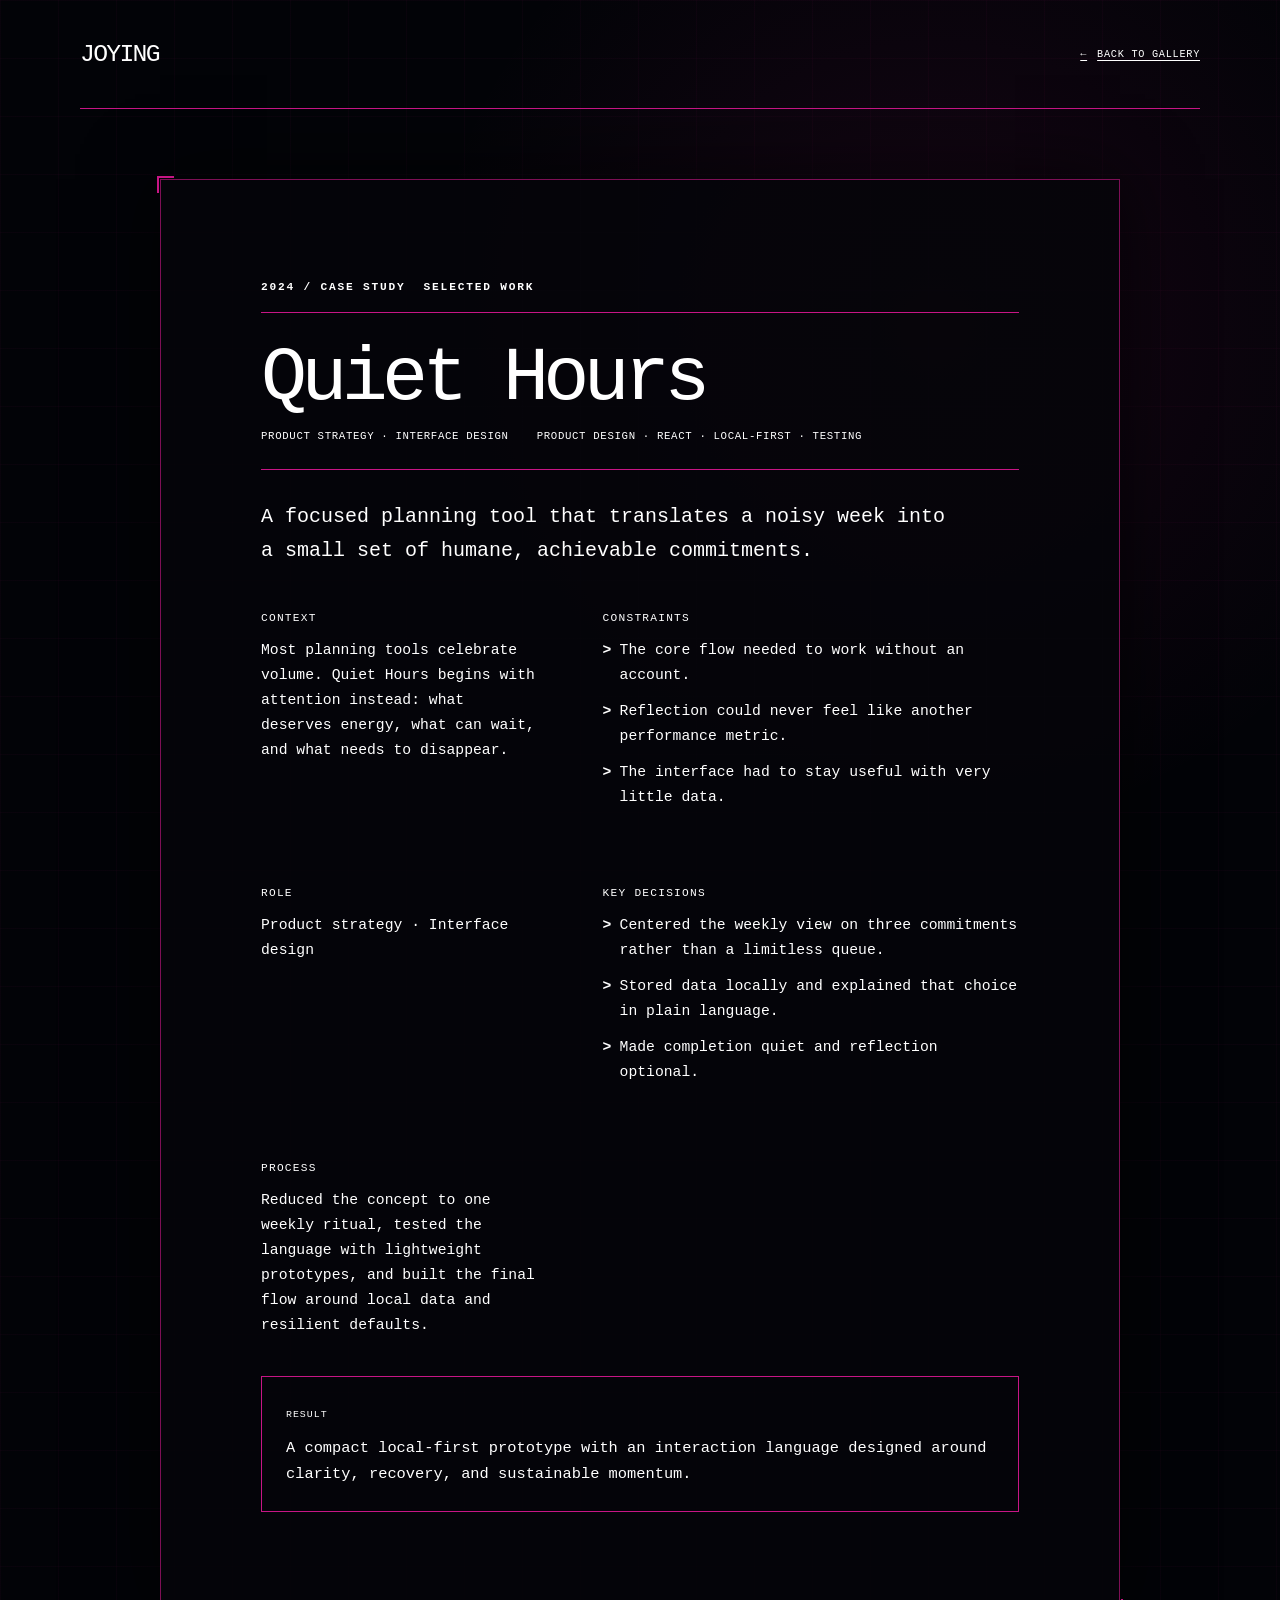
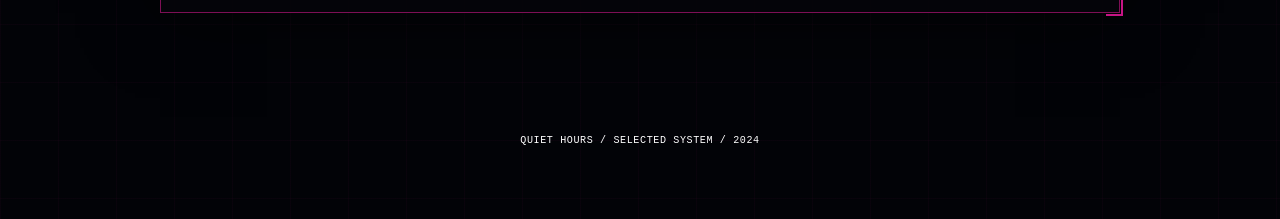
==== commit 78344598: "Finalize portfolio experience and content" ====
--- a/projects/quiet-hours/index.html
+++ b/projects/quiet-hours/index.html
@@ -6,11 +6,11 @@
     <meta name="theme-color" content="#020307" />
     <meta name="description" content="Quiet Hours case study — a focused planning tool built around humane, achievable commitments." />
     <meta property="og:type" content="article" />
-    <meta property="og:title" content="Quiet Hours — Joy In" />
+    <meta property="og:title" content="Quiet Hours — Joying" />
     <meta property="og:description" content="A focused planning tool that translates a noisy week into humane commitments." />
-    <meta property="og:image" content="https://portfolio.example/assets/og-card.png" />
-    <title>Quiet Hours — Joy In</title>
-    <link rel="canonical" href="https://portfolio.example/projects/quiet-hours/" />
+    <meta property="og:image" content="https://joying-yang.github.io/assets/og-card.png" />
+    <title>Quiet Hours — Joying</title>
+    <link rel="canonical" href="https://joying-yang.github.io/projects/quiet-hours/" />
     <link rel="icon" href="../../assets/favicon.svg" type="image/svg+xml" />
     <link rel="stylesheet" href="../../styles.css" />
     <script type="application/ld+json">
@@ -19,7 +19,7 @@
         "@type": "SoftwareSourceCode",
         "name": "Quiet Hours",
         "dateCreated": "2024",
-        "author": { "@type": "Person", "name": "Joy In" },
+        "author": { "@type": "Person", "name": "Joying" },
         "description": "A focused planning tool that translates a noisy week into a small set of humane commitments."
       }
     </script>
@@ -27,7 +27,7 @@
   <body class="case-page">
     <a class="skip-link" href="#case-study">Skip to case study</a>
     <header class="case-site-header">
-      <a class="mini-wordmark" href="../../index.html" aria-label="Joy In home">JOY<span>/</span>IN</a>
+      <a class="mini-wordmark" href="../../index.html" aria-label="Joying home">JOYING</a>
       <a class="back-link" href="../../index.html#projects"><span aria-hidden="true">←</span> Back to gallery</a>
     </header>
     <main class="standalone-case" id="case-study">
--- a/styles.css
+++ b/styles.css
@@ -1,24 +1,33 @@
 :root {
   color-scheme: dark;
-  --void-0: #020307;
-  --void-1: #07070c;
-  --orange-strong: #ff6800; /* was --violet-strong */
-  --pink-strong: #C71585; /* was --violet-mid */
-  --blue-strong: #40FEFE; /* was --violet-dim */
-  --blue-calm: #316B77; /* was --amber-copy */
-  --text-primary: #e9e2ec; 
-  --text-muted: #b8bfc5;
-  --focus: #7fd4e9;
-  --panel-fill: rgba(5, 5, 10, 0.88);
+
+  /* THEME CONTROLS
+     Change these values to recolor the interface. Component rules below
+     consume these semantic names instead of technology- or hue-specific names. */
+  --background-color: #020307;
+  --background-color-raised: #07070c;
+  --surface-color: rgba(5, 5, 10, 0.88);
+  --accent-rgb: 199, 21, 133;
+  --accent-color: rgb(var(--accent-rgb));
+  --primary-color: var(--accent-color);
+  --primary-color-hover: var(--accent-color);
+  --primary-color-focus: var(--accent-color);
+  --secondary-color: var(--accent-color);
+  --secondary-color-muted: var(--accent-color);
+  --tertiary-color: var(--accent-color);
+  --text-color-all: #ffffff;
+  --text-color: var(--text-color-all);
+  --text-color-muted: var(--text-color-all);
+
+  /* TYPE CONTROLS */
+  --font-ui: "Fixedsys Excelsior 3.01", Fixedsys, "Lucida Console", "Courier New", ui-monospace, monospace;
+
   --motion-fast: 160ms;
   --motion-panel: 320ms;
   --motion-camera: 900ms;
-  --motion-entry: 1300ms;
   --ease-ui: cubic-bezier(0.2, 0.8, 0.2, 1);
   --ease-camera: cubic-bezier(0.65, 0, 0.35, 1);
-  --safe-bottom: max(18px, env(safe-area-inset-bottom));
-  font-family: "IBM Plex Mono", "Aptos Mono", "Cascadia Mono", ui-monospace, SFMono-Regular, Menlo,
-    Consolas, monospace;
+  font-family: var(--font-ui);
   font-synthesis: none;
 }
 
@@ -31,7 +40,7 @@
 html {
   min-width: 320px;
   min-height: 100%;
-  background: var(--void-0);
+  background: var(--background-color);
   scroll-behavior: smooth;
 }
 
@@ -42,9 +51,9 @@
   margin: 0;
   overflow: hidden;
   background:
-    radial-gradient(circle at 62% 58%, rgba(30, 83, 107, 0.08), transparent 26rem),
-    var(--void-0);
-  color: var(--text-primary);
+    radial-gradient(circle at 62% 58%, rgba(var(--accent-rgb), 0.08), transparent 26rem),
+    var(--background-color);
+  color: var(--text-color);
   font-size: 16px;
   line-height: 1.6;
   -webkit-font-smoothing: antialiased;
@@ -77,13 +86,13 @@
 }
 
 :focus-visible {
-  outline: 2px solid var(--focus);
+  outline: 2px solid var(--primary-color-focus);
   outline-offset: 4px;
 }
 
 ::selection {
-  background: var(--orange-strong);
-  color: var(--void-0);
+  background: var(--primary-color);
+  color: var(--background-color);
 }
 
 [hidden] {
@@ -102,6 +111,17 @@
   border: 0 !important;
 }
 
+.svg-filter-definitions {
+  position: absolute;
+  width: 0;
+  height: 0;
+  overflow: hidden;
+}
+
+.accent-filter-flood {
+  flood-color: var(--accent-color);
+}
+
 .skip-link {
   position: fixed;
   z-index: 100;
@@ -109,9 +129,9 @@
   left: 12px;
   padding: 12px 16px;
   transform: translateY(-180%);
-  border: 1px solid var(--focus);
-  background: var(--void-1);
-  color: var(--text-primary);
+  border: 1px solid var(--primary-color-focus);
+  background: var(--background-color-raised);
+  color: var(--text-color);
   transition: transform var(--motion-fast) var(--ease-ui);
 }
 
@@ -155,7 +175,7 @@
   inset: 0;
   content: "";
   opacity: 0.025;
-  background: repeating-linear-gradient(0deg, transparent 0 3px, rgba(107, 145, 216, 0.24) 4px);
+  background: repeating-linear-gradient(0deg, transparent 0 3px, rgba(var(--accent-rgb), 0.24) 4px);
   mix-blend-mode: screen;
 }
 
@@ -164,18 +184,12 @@
   width: 4px;
   height: 4px;
   border-radius: 999px;
-  /* background: #f2a8ff; */
-  background: var(--blue-calm);
-  box-shadow: 0 0 8px 2px #6b81ff, 0 0 28px 9px rgba(107, 238, 255, 0.24);
+  background: var(--secondary-color-muted);
+  box-shadow: 0 0 8px 2px var(--accent-color), 0 0 28px 9px rgba(var(--accent-rgb), 0.24);
 }
 
 .atmosphere__glow::before {
-  position: absolute;
-  left: 50%;
-  width: 1px;
-  height: 18vh;
-  content: "";
-  background: linear-gradient(var(---blue-strong), transparent);
+  display: none;
 }
 
 .atmosphere__glow--a {
@@ -186,11 +200,6 @@
 .atmosphere__glow--b {
   bottom: 18%;
   left: 47%;
-}
-
-.atmosphere__glow--b::before {
-  bottom: 0;
-  background: linear-gradient(transparent, var(--blue-strong));
 }
 
 .entry-gate {
@@ -203,7 +212,7 @@
   overflow-y: auto;
   isolation: isolate;
   padding: 8vh 8vw;
-  background: radial-gradient(circle at 67% 48%, rgba(68, 189, 245, 0.151), transparent 25rem);
+  background: radial-gradient(circle at 67% 48%, rgba(var(--accent-rgb), 0.151), transparent 25rem);
   transition: opacity 250ms var(--ease-ui), visibility 0s linear 250ms;
 }
 
@@ -215,13 +224,10 @@
 }
 
 .eyebrow,
-.section-kicker,
 .nav-label,
-.panel-index,
-.panel-code,
-.skill-item__category {
+.panel-index {
   margin: 0;
-  color: var(--orange-strong);
+  color: var(--primary-color);
   font-size: 0.7rem;
   font-weight: 600;
   letter-spacing: 0.16em;
@@ -235,28 +241,23 @@
   height: 6px;
   margin: 0 9px 1px 0;
   border-radius: 50%;
-  background: var(--orange-strong);
-  box-shadow: 0 0 10px var(--orange-strong);
+  background: var(--primary-color);
+  box-shadow: 0 0 10px var(--primary-color);
 }
 
 .wordmark {
   margin: 26px 0 18px;
-  color: var(--pink-strong);
+  color: var(--tertiary-color);
   font-size: clamp(3.8rem, 7vw, 7.8rem);
   font-weight: 400;
   letter-spacing: -0.08em;
   line-height: 0.78;
-  text-shadow: 0 0 22px rgba(107, 201, 255, 0.16);
-}
-
-.wordmark span,
-.mini-wordmark span {
-  color: var(--blue-calm);
+  text-shadow: 0 0 22px rgba(var(--accent-rgb), 0.16);
 }
 
 .gate-role {
   margin: 0 0 12px;
-  color: var(--text-primary);
+  color: var(--text-color);
   font-size: clamp(0.84rem, 1.4vw, 1rem);
   letter-spacing: 0.12em;
   text-transform: uppercase;
@@ -265,9 +266,31 @@
 .gate-statement {
   max-width: 43ch;
   margin: 0;
-  color: var(--blue-calm);
+  color: var(--secondary-color-muted);
   font-size: clamp(1rem, 1.7vw, 1.22rem);
   line-height: 1.65;
+}
+
+.gate-resume-link {
+  display: inline-block;
+  padding: 0 0.15em;
+  border-bottom: 2px solid var(--primary-color);
+  background: rgba(var(--accent-rgb), 0.12);
+  text-decoration: none;
+  text-shadow: 0 0 10px rgba(var(--accent-rgb), 0.72);
+  transition:
+    background-color var(--motion-fast) var(--ease-ui),
+    box-shadow var(--motion-fast) var(--ease-ui),
+    transform var(--motion-fast) var(--ease-ui);
+}
+
+.gate-resume-link:hover,
+.gate-resume-link:focus-visible {
+  background: rgba(var(--accent-rgb), 0.28);
+  box-shadow: 0 0 14px rgba(var(--accent-rgb), 0.42);
+  outline: 2px solid var(--primary-color-focus);
+  outline-offset: 3px;
+  transform: translateY(-1px);
 }
 
 .gate-actions {
@@ -287,9 +310,9 @@
   gap: 28px;
   padding: 13px 18px;
   cursor: pointer;
-  border: 1px solid var(--orange-strong);
+  border: 1px solid var(--primary-color);
   background: rgba(8, 4, 12, 0.78);
-  color: var(--text-primary);
+  color: var(--text-color);
   font-size: 0.76rem;
   letter-spacing: 0.11em;
   text-transform: uppercase;
@@ -307,21 +330,21 @@
 .action::before {
   top: -4px;
   left: -4px;
-  border-top: 1px solid var(--focus);
-  border-left: 1px solid var(--focus);
+  border-top: 1px solid var(--primary-color-focus);
+  border-left: 1px solid var(--primary-color-focus);
 }
 
 .action::after {
   right: -4px;
   bottom: -4px;
-  border-right: 1px solid var(--focus);
-  border-bottom: 1px solid var(--focus);
+  border-right: 1px solid var(--primary-color-focus);
+  border-bottom: 1px solid var(--primary-color-focus);
 }
 
 .action:hover {
-  background: var(--orange-strong);
-  color: var(--void-0);
-  box-shadow: 0 0 30px rgba(107, 208, 255, 0.22);
+  background: var(--primary-color-hover);
+  color: var(--background-color);
+  box-shadow: 0 0 30px rgba(var(--accent-rgb), 0.22);
 }
 
 .text-action {
@@ -330,7 +353,7 @@
   cursor: pointer;
   border-bottom: 1px solid transparent;
   background: transparent;
-  color: var(--text-muted);
+  color: var(--text-color-muted);
   font-size: 0.7rem;
   letter-spacing: 0.1em;
   text-transform: uppercase;
@@ -338,8 +361,8 @@
 }
 
 .text-action:hover {
-  border-color: var(--blue-calm);
-  color: var(--orange-strong);
+  border-color: var(--secondary-color-muted);
+  color: var(--primary-color-hover);
 }
 
 .capability-note {
@@ -347,7 +370,7 @@
   gap: 12px;
   align-items: center;
   margin: 26px 0 0;
-  color: var(--text-muted);
+  color: var(--text-color-muted);
   font-size: 0.62rem;
   letter-spacing: 0.09em;
   text-transform: uppercase;
@@ -355,8 +378,8 @@
 
 .capability-note span {
   padding: 2px 5px;
-  border: 1px solid var(--blue-strong);
-  color: var(--blue-calm);
+  border: 1px solid var(--secondary-color);
+  color: var(--secondary-color-muted);
 }
 
 .gate-index {
@@ -366,7 +389,7 @@
   display: flex;
   flex-direction: column;
   align-items: flex-end;
-  color: var(--text-muted);
+  color: var(--text-color-muted);
   font-size: 0.62rem;
   letter-spacing: 0.11em;
   line-height: 1.8;
@@ -386,21 +409,21 @@
 .gate-orbit span {
   position: absolute;
   inset: 9%;
-  border: 1px solid rgba(107, 166, 255, 0.2);
+  border: 1px solid rgba(var(--accent-rgb), 0.2);
   transform: rotate(45deg);
-  box-shadow: inset 0 0 60px rgba(107, 159, 255, 0.018), 0 0 50px rgba(107, 255, 255, 0.02);
+  box-shadow: inset 0 0 60px rgba(var(--accent-rgb), 0.018), 0 0 50px rgba(var(--accent-rgb), 0.02);
 }
 
 .gate-orbit span:nth-child(2) {
   inset: 28%;
-  border-color: rgba(107, 208, 255, 0.36);
+  border-color: rgba(var(--accent-rgb), 0.36);
 }
 
 .gate-orbit span:nth-child(3) {
   inset: 42%;
-  border-color: var(--blue-strong);
-  background: rgba(107, 188, 255, 0.04);
-  box-shadow: 0 0 30px rgba(107, 208, 255, 0.18);
+  border-color: var(--secondary-color);
+  background: rgba(var(--accent-rgb), 0.04);
+  box-shadow: 0 0 30px rgba(var(--accent-rgb), 0.18);
 }
 
 body[data-state="entering"] .entry-gate,
@@ -462,7 +485,7 @@
 }
 
 .mini-wordmark {
-  color: var(--pink-strong);
+  color: var(--tertiary-color);
   font-size: clamp(1.45rem, 2.2vw, 2.05rem);
   letter-spacing: -0.07em;
   line-height: 1;
@@ -472,25 +495,45 @@
 .identity-copy {
   margin-top: 20px;
   padding-top: 14px;
-  border-top: 1px solid var(--blue-strong);
-}
-
-.identity-copy p {
+}
+
+.identity-role {
   margin: 0;
-}
-
-.identity-copy p:first-child {
-  color: var(--blue-calm);
+  color: var(--secondary-color-muted);
   font-size: 0.68rem;
   letter-spacing: 0.1em;
   text-transform: uppercase;
 }
 
-.identity-copy p:last-child {
-  margin-top: 7px;
-  color: var(--text-muted);
-  font-size: 0.67rem;
-  line-height: 1.55;
+.identity-actions {
+  display: flex;
+  flex-wrap: wrap;
+  gap: 6px;
+  margin-top: 11px;
+}
+
+.identity-actions a {
+  display: inline-flex;
+  min-height: 32px;
+  align-items: center;
+  gap: 5px;
+  padding: 5px 8px;
+  border: 1px solid rgba(var(--accent-rgb), 0.34);
+  background: transparent;
+  color: var(--text-color-muted);
+  font-size: 0.56rem;
+  letter-spacing: 0.055em;
+  text-decoration: none;
+  text-transform: uppercase;
+  white-space: nowrap;
+  transition: color var(--motion-fast), border-color var(--motion-fast), background var(--motion-fast);
+}
+
+.identity-actions a:hover,
+.identity-actions a:focus-visible {
+  border-color: var(--primary-color-focus);
+  background: rgba(var(--accent-rgb), 0.08);
+  color: var(--text-color);
 }
 
 .section-nav {
@@ -504,8 +547,8 @@
 
 .nav-label {
   padding-bottom: 13px;
-  border-bottom: 1px solid var(--blue-strong);
-  color: var(--text-muted);
+  border-bottom: 1px solid var(--secondary-color);
+  color: var(--text-color-muted);
 }
 
 .section-nav ol {
@@ -521,7 +564,7 @@
   gap: 7px;
   align-items: center;
   padding: 5px 0;
-  color: var(--text-muted);
+  color: var(--text-color-muted);
   font-size: 0.77rem;
   letter-spacing: 0.055em;
   text-decoration: none;
@@ -530,17 +573,26 @@
 }
 
 .section-nav a:hover {
-  color: var(--text-primary);
+  color: var(--text-color);
   transform: translateX(3px);
 }
 
 .section-nav a[aria-current="page"] {
-  color: var(--orange-strong);
+  background: rgba(var(--accent-rgb), 0.14);
+  color: var(--text-color);
+  box-shadow:
+    inset 3px 0 0 var(--primary-color),
+    0 0 18px rgba(var(--accent-rgb), 0.12);
+  text-shadow: 0 0 10px rgba(var(--accent-rgb), 0.75);
 }
 
 .section-nav a[aria-disabled="true"] {
   opacity: 0.46;
   pointer-events: none;
+}
+
+.section-nav a[aria-current="page"][aria-disabled="true"] {
+  opacity: 1;
 }
 
 .nav-arrow {
@@ -554,18 +606,18 @@
 }
 
 .nav-number {
-  color: var(--blue-calm);
+  color: var(--secondary-color-muted);
 }
 
 .section-nav a[aria-current="page"] .nav-number {
-  color: var(--orange-strong);
+  color: var(--primary-color);
 }
 
 .nav-status {
   margin-top: clamp(20px, 5vh, 58px);
   padding-top: 20px;
-  border-top: 1px solid var(--blue-strong);
-  color: var(--text-muted);
+  border-top: 1px solid var(--secondary-color);
+  color: var(--text-color-muted);
   font-size: 0.64rem;
   letter-spacing: 0.08em;
   line-height: 1.7;
@@ -577,7 +629,7 @@
 }
 
 .nav-status strong {
-  color: var(--blue-strong);
+  color: var(--secondary-color);
   font-weight: 400;
 }
 
@@ -586,10 +638,10 @@
   width: 78px;
   height: 70px;
   margin-top: 14px;
-  border: 1px solid var(--blue-strong);
+  border: 1px solid var(--secondary-color);
   background:
-    linear-gradient(145deg, transparent 57%, rgba(107, 213, 255, 0.08) 58% 59%, transparent 60%),
-    linear-gradient(35deg, transparent 57%, rgba(107, 250, 255, 0.08) 58% 59%, transparent 60%);
+    linear-gradient(145deg, transparent 57%, rgba(var(--accent-rgb), 0.08) 58% 59%, transparent 60%),
+    linear-gradient(35deg, transparent 57%, rgba(var(--accent-rgb), 0.08) 58% 59%, transparent 60%);
 }
 
 .portal-mini span {
@@ -598,9 +650,9 @@
   bottom: 11px;
   width: 25px;
   height: 40px;
-  border: 1px solid var(--blue-strong);
-  background: linear-gradient(rgba(107, 220, 255, 0.03), rgba(107, 196, 255, 0.22));
-  box-shadow: 0 0 15px rgba(107, 220, 255, 0.12);
+  border: 1px solid var(--secondary-color);
+  background: linear-gradient(rgba(var(--accent-rgb), 0.03), rgba(var(--accent-rgb), 0.22));
+  box-shadow: 0 0 15px rgba(var(--accent-rgb), 0.12);
 }
 
 .system-status {
@@ -610,14 +662,14 @@
   left: clamp(24px, 3.2vw, 54px);
   display: flex;
   flex-direction: column;
-  color: var(--orange-strong);
+  color: var(--primary-color);
   font-size: 0.62rem;
   letter-spacing: 0.08em;
   line-height: 1.8;
 }
 
 .system-status b {
-  color: var(--blue-strong);
+  color: var(--secondary-color);
   font-weight: 400;
 }
 
@@ -639,14 +691,14 @@
   inset: 0;
   display: block;
   overflow: visible;
-  border: 1px solid var(--blue-calm);
+  border: 1px solid var(--secondary-color-muted);
   background:
-    linear-gradient(120deg, rgba(107, 196, 255, 0.035), transparent 24%),
-    var(--panel-fill);
+    linear-gradient(120deg, rgba(var(--accent-rgb), 0.035), transparent 24%),
+    var(--surface-color);
   box-shadow:
-    inset 0 0 70px rgba(107, 176, 255, 0.018),
+    inset 0 0 70px rgba(var(--accent-rgb), 0.018),
     0 0 44px rgba(0, 0, 0, 0.75),
-    0 0 22px rgba(107, 225, 255, 0.035);
+    0 0 22px rgba(var(--accent-rgb), 0.035);
   opacity: 0;
   transform: translate3d(24px, 0, -60px) rotateY(-2deg) scale(0.985);
   transform-origin: center;
@@ -696,13 +748,13 @@
   inset: auto;
   overflow: hidden;
   background:
-    linear-gradient(135deg, rgba(107, 110, 255, 0.055), transparent 30%),
-    radial-gradient(circle at 82% 12%, rgba(47, 81, 126, 0.035), transparent 42%),
+    linear-gradient(135deg, rgba(var(--accent-rgb), 0.055), transparent 30%),
+    radial-gradient(circle at 82% 12%, rgba(var(--accent-rgb), 0.035), transparent 42%),
     rgba(4, 4, 9, var(--plane-fill));
   box-shadow:
-    inset 0 0 78px rgba(117, 107, 255, 0.025),
+    inset 0 0 78px rgba(var(--accent-rgb), 0.025),
     0 16px 70px rgba(0, 0, 0, 0.52),
-    0 0 24px rgba(117, 22, 225, 0.04);
+    0 0 24px rgba(var(--accent-rgb), 0.04);
   transform-origin: 0 0;
   backface-visibility: hidden;
   will-change: transform, opacity;
@@ -739,13 +791,10 @@
 }
 
 body.has-scene-projection[data-mode="3d"] .content-panel.is-active {
-  /* border-color: rgba(226, 144, 255, 0.78); */
-    /* border-color: var(--blue-strong); */
-
   box-shadow:
-    inset 0 0 78px rgba(107, 117, 255, 0.028),
+    inset 0 0 78px rgba(var(--accent-rgb), 0.028),
     0 20px 80px rgba(0, 0, 0, 0.62),
-    0 0 30px rgba(117, 107, 255, 0.065);
+    0 0 30px rgba(var(--accent-rgb), 0.065);
 }
 
 body.has-scene-projection[data-mode="3d"]:not(.is-transitioning) .content-panel.is-active {
@@ -767,7 +816,7 @@
   justify-content: flex-end;
   padding: 42px;
   opacity: var(--teaser-opacity);
-  color: var(--text-muted);
+  color: var(--text-color-muted);
   text-transform: uppercase;
   letter-spacing: 0.08em;
   pointer-events: none;
@@ -780,8 +829,8 @@
   width: 58px;
   height: 58px;
   content: "";
-  border-top: 1px solid #316B77;
-  border-right: 1px solid #316B77;
+  border-top: 1px solid var(--secondary-color-muted);
+  border-right: 1px solid var(--secondary-color-muted);
 }
 
 body.has-scene-projection[data-mode="3d"] .panel-teaser p {
@@ -792,13 +841,13 @@
   display: flex;
   justify-content: space-between;
   margin: 0;
-  color: var(--blue-calm);
+  color: var(--secondary-color-muted);
   font-size: 0.58rem;
 }
 
 body.has-scene-projection[data-mode="3d"] .panel-teaser strong {
-  color: var(--text-primary);
-  font-family: Georgia, "Times New Roman", serif;
+  color: var(--text-color);
+  font-family: var(--font-ui);
   font-size: 2.45rem;
   font-weight: 400;
   letter-spacing: -0.035em;
@@ -817,8 +866,8 @@
   justify-content: space-between;
   padding-top: 18px;
   margin-top: 28px;
-  border-top: 1px solid rgba(107, 208, 255, 0.2);
-  color: var(--blue-strong);
+  border-top: 1px solid rgba(var(--accent-rgb), 0.2);
+  color: var(--secondary-color);
   font-size: 0.58rem;
   font-style: normal;
 }
@@ -836,11 +885,11 @@
 body[data-state="gate"].has-scene-projection[data-mode="3d"] .content-panel.is-active,
 body[data-state="entering"][data-travel-phase="depart"].has-scene-projection[data-mode="3d"] .content-panel,
 body[data-state="entering"][data-travel-phase="depart"].has-scene-projection[data-mode="3d"] .content-panel.is-active {
-  border-color: rgba(107, 171, 255, 0.46);
+  border-color: rgba(var(--accent-rgb), 0.46);
   background:
-    linear-gradient(135deg, rgba(107, 188, 255, 0.04), transparent 34%),
+    linear-gradient(135deg, rgba(var(--accent-rgb), 0.04), transparent 34%),
     rgba(4, 4, 9, var(--plane-fill));
-  box-shadow: inset 0 0 58px rgba(107, 154, 255, 0.018), 0 0 26px rgba(0, 0, 0, 0.28);
+  box-shadow: inset 0 0 58px rgba(var(--accent-rgb), 0.018), 0 0 26px rgba(0, 0, 0, 0.28);
 }
 
 body[data-state="gate"].has-scene-projection[data-mode="3d"] .panel-teaser,
@@ -879,7 +928,7 @@
   overscroll-behavior: contain;
   padding: clamp(26px, 3.2vw, 48px);
   scrollbar-width: thin;
-  scrollbar-color: var(--violet-mid) transparent;
+  scrollbar-color: var(--tertiary-color) transparent;
 }
 
 .panel-scroll::-webkit-scrollbar {
@@ -887,7 +936,7 @@
 }
 
 .panel-scroll::-webkit-scrollbar-thumb {
-  background: var(--violet-mid);
+  background: var(--tertiary-color);
 }
 
 .corner {
@@ -898,10 +947,10 @@
   pointer-events: none;
 }
 
-.corner--tl { top: -4px; left: -4px; border-top: 2px solid var(--focus); border-left: 2px solid var(--focus); }
-.corner--tr { top: -4px; right: -4px; border-top: 2px solid var(--focus); border-right: 2px solid var(--focus); }
-.corner--bl { bottom: -4px; left: -4px; border-bottom: 2px solid var(--focus); border-left: 2px solid var(--focus); }
-.corner--br { right: -4px; bottom: -4px; border-right: 2px solid var(--focus); border-bottom: 2px solid var(--focus); }
+.corner--tl { top: -4px; left: -4px; border-top: 2px solid var(--primary-color-focus); border-left: 2px solid var(--primary-color-focus); }
+.corner--tr { top: -4px; right: -4px; border-top: 2px solid var(--primary-color-focus); border-right: 2px solid var(--primary-color-focus); }
+.corner--bl { bottom: -4px; left: -4px; border-bottom: 2px solid var(--primary-color-focus); border-left: 2px solid var(--primary-color-focus); }
+.corner--br { right: -4px; bottom: -4px; border-right: 2px solid var(--primary-color-focus); border-bottom: 2px solid var(--primary-color-focus); }
 
 .panel-header {
   display: flex;
@@ -909,8 +958,6 @@
   justify-content: space-between;
   gap: 20px;
   padding-bottom: 18px;
-  /* margin-bottom: clamp(25px, 3vh, 38px); */
-  /* border-bottom: 1px solid var(--blue-strong);  */
 }
 
 .panel-index {
@@ -919,7 +966,7 @@
 }
 
 .panel-index > span:last-child {
-  color: var(--text-muted);
+  color: var(--text-color-muted);
 }
 
 .panel-header-tools {
@@ -930,7 +977,7 @@
 
 .panel-page-count {
   margin: 0;
-  color: var(--text-muted);
+  color: var(--text-color-muted);
   font-size: 0.58rem;
   letter-spacing: 0.08em;
   text-transform: uppercase;
@@ -939,24 +986,14 @@
 
 .panel-page-count strong {
   margin-left: 7px;
-  color: var(--orange-strong);
+  color: var(--primary-color);
   font-weight: 600;
   letter-spacing: 0.12em;
 }
 
-.panel-code {
-  color: var(--blue-calm);
-  font-size: 0.58rem;
-}
-
-.section-kicker {
-  margin-bottom: 11px;
-  color: var(--blue-calm);
-}
-
 .content-panel h2 {
   margin: 0;
-  color: var(--text-primary);
+  color: var(--text-color);
   font-size: clamp(1.7rem, 2.5vw, 2.7rem);
   font-weight: 400;
   letter-spacing: -0.05em;
@@ -964,16 +1001,8 @@
 }
 
 .content-panel h2 em {
-  color: var(--orange-strong);
+  color: var(--primary-color);
   font-style: normal;
-}
-
-.lede {
-  max-width: 58ch;
-  margin: 23px 0;
-  color: var(--blue-calm);
-  font-size: 0.96rem;
-  line-height: 1.7;
 }
 
 .education-meta {
@@ -982,12 +1011,7 @@
   grid-template-columns: minmax(96px, 0.34fr) minmax(0, 2fr);
   align-items: center;
   gap: clamp(14px, 2vw, 26px);
-  margin-top: 29px;
-}
-
-.education-meta--logo-right {
-  grid-template-areas: "details logo";
-  grid-template-columns: minmax(0, 2fr) minmax(96px, 0.34fr);
+  margin-top: 18px;
 }
 
 .education-logo-slot {
@@ -1000,27 +1024,20 @@
   justify-self: center;
   border: 0;
   background: transparent;
-  color: var(--text-muted);
+  color: var(--text-color-muted);
   text-align: center;
   text-transform: uppercase;
-}
-
-.education-logo-slot span {
-  color: var(--text-primary);
-  font-size: 0.72rem;
-  letter-spacing: 0.16em;
-}
-
-.education-logo-slot small {
-  margin-top: 5px;
-  font-size: 0.5rem;
-  letter-spacing: 0.1em;
 }
 
 .education-logo-slot img {
   width: 100%;
   height: 100%;
+  filter: url("#education-logo-accent");
   object-fit: contain;
+}
+
+.education-logo-slot .education-logo--cal {
+  filter: url("#cal-outline-accent");
 }
 
 .education-meta__details {
@@ -1036,51 +1053,29 @@
   min-height: 62px;
   flex-direction: column;
   justify-content: center;
-  padding: 11px 14px;
+  padding: 9px 12px;
   background: transparent;
 }
 
 .education-meta__details span,
 .tag-region > p {
-  color: var(--text-muted);
-  font-size: 0.58rem;
+  color: var(--text-color-muted);
+  font-size: clamp(0.63rem, 0.7vw, 0.68rem);
   letter-spacing: 0.08em;
+  line-height: 1.3;
   text-transform: uppercase;
 }
 
 .education-meta strong {
   margin-top: 2px;
-  color: var(--text-primary);
-  font-size: 0.71rem;
+  color: var(--text-color);
+  font-size: clamp(0.78rem, 0.86vw, 0.84rem);
   font-weight: 400;
+  line-height: 1.32;
 }
 
 .education-meta__details > div:last-child:nth-child(odd) {
   grid-column: 1 / -1;
-}
-
-.signal-list {
-  padding: 0;
-  margin: 20px 0 0;
-  list-style: none;
-}
-
-.signal-list li {
-  position: relative;
-  padding: 7px 0 7px 21px;
-  color: #bdb5c1;
-  font-size: 0.875rem;
-  line-height: 1.56;
-}
-
-.signal-list li::before {
-  position: absolute;
-  top: 7px;
-  left: 1px;
-  content: ">";
-  color: var(--orange-strong);
-  font-weight: 600;
-  line-height: 1.56;
 }
 
 .tag-region {
@@ -1096,97 +1091,49 @@
   min-height: 0;
 }
 
-body.has-scene-projection[data-mode="3d"] .content-panel--paged .panel-scroll {
+body.has-scene-projection[data-mode="3d"] .content-panel--paged .panel-scroll,
+body.has-2d-panel-layout[data-mode="2d"] .content-panel--paged .panel-scroll {
   position: relative;
   display: flex;
   flex-direction: column;
   overflow: visible;
 }
 
-body.has-scene-projection[data-mode="3d"] .content-panel--paged .section-page-stage {
+body.has-scene-projection[data-mode="3d"] .content-panel--paged .section-page-stage,
+body.has-2d-panel-layout[data-mode="2d"] .content-panel--paged .section-page-stage {
   position: relative;
   flex: 1 1 auto;
   overflow: visible;
 }
 
-body.has-scene-projection[data-mode="3d"] .content-panel--paged .section-page {
+body.has-scene-projection[data-mode="3d"] .content-panel--paged .section-page,
+body.has-2d-panel-layout[data-mode="2d"] .content-panel--paged .section-page {
   height: 100%;
   overflow: hidden;
   overflow: clip;
 }
 
-body.has-scene-projection[data-mode="3d"] .content-panel--paged .section-page-controls {
-  position: absolute;
-  z-index: 6;
-  inset: 0;
-  display: block;
-  padding: 0;
-  margin: 0;
-  border: 0;
-  pointer-events: none;
-}
-
-body.has-scene-projection[data-mode="3d"] .content-panel--paged .section-page-controls button {
-  position: absolute;
-  top: 50%;
-  display: flex;
-  width: 52px;
-  min-height: 52px;
-  justify-content: center;
-  padding: 0;
-  border: 1px solid var(--blue-strong);
-  background: rgba(4, 4, 9, 0.92);
-  color: #fff;
-  font-size: 1rem;
-  pointer-events: auto;
-  transform: translateY(-50%);
-}
-
-body.has-scene-projection[data-mode="3d"] .content-panel--paged .section-page-controls button:hover:not(:disabled),
-body.has-scene-projection[data-mode="3d"] .content-panel--paged .section-page-controls button:focus-visible {
-  color: #fff;
-}
-
-body.has-scene-projection[data-mode="3d"] .content-panel--paged .section-page-controls button:disabled {
-  border-color: rgba(85, 107, 180, 0.16);
-  background: rgba(4, 6, 9, 0.72);
-  color: #fff;
-  opacity: 0.28;
-}
-
-body.has-scene-projection[data-mode="3d"] .content-panel--paged .section-page-controls button:first-child {
-  left: -60px;
-}
-
-body.has-scene-projection[data-mode="3d"] .content-panel--paged .section-page-controls button:last-child {
-  right: -60px;
-}
-
-.section-page-control-label {
-  position: absolute;
-  width: 1px;
-  height: 1px;
-  overflow: hidden;
-  clip: rect(0, 0, 0, 0);
-  white-space: nowrap;
-}
-
-body[data-state="browsing"].has-scene-projection[data-mode="3d"]:not(.is-transitioning) .content-panel--paged.is-native-focused {
+body[data-state="browsing"].has-scene-projection[data-mode="3d"]:not(.is-transitioning) .content-panel--paged.is-native-focused,
+body[data-state="browsing"].has-2d-panel-layout[data-mode="2d"] .content-panel--paged {
   overflow: visible;
 }
 
-body.has-scene-projection[data-mode="3d"] #education .education-page .tag-region {
-  padding-top: 11px;
-  margin-top: 14px;
-}
-
-body.has-scene-projection[data-mode="3d"] #education .education-page .tags {
+body.has-scene-projection[data-mode="3d"] #education .education-page .tag-region,
+body.has-2d-panel-layout[data-mode="2d"] #education .education-page .tag-region {
+  padding-top: 8px;
+  margin-top: 10px;
+}
+
+body.has-scene-projection[data-mode="3d"] #education .education-page .tags,
+body.has-2d-panel-layout[data-mode="2d"] #education .education-page .tags {
   gap: 5px;
 }
 
-body.has-scene-projection[data-mode="3d"] #education .education-page .tags li {
-  padding: 4px 6px;
-  font-size: 0.6rem;
+body.has-scene-projection[data-mode="3d"] #education .education-page .tags li,
+body.has-2d-panel-layout[data-mode="2d"] #education .education-page .tags li {
+  padding: 3px 5px;
+  font-size: clamp(0.62rem, 0.68vw, 0.66rem);
+  line-height: 1.25;
 }
 
 .tags {
@@ -1200,10 +1147,9 @@
 
 .tags li {
   padding: 5px 8px;
-  border: 1px solid rgba(199, 21, 133, .4);
+  border: 1px solid rgba(var(--accent-rgb), 0.4);
   background: transparent;
-  /* color: rgba(255, 91, 195, 0.808); */
-  color: rgba(231, 77, 223, 0.9);
+  color: var(--text-color);
   font-size: 1rem;
   letter-spacing: 0.035em;
   line-height: 1.25;
@@ -1239,7 +1185,8 @@
   isolation: isolate;
 }
 
-body.has-scene-projection[data-mode="3d"] #work .work-timeline-page {
+body.has-scene-projection[data-mode="3d"] #work .work-timeline-page,
+body.has-2d-panel-layout[data-mode="2d"] #work .work-timeline-page {
   min-height: 0;
 }
 
@@ -1252,8 +1199,8 @@
   gap: 18px;
   padding-bottom: 10px;
   margin: 0;
-  border-bottom: 1px solid rgba(64, 254, 254, 0.2);
-  color: var(--text-muted);
+  border-bottom: 1px solid rgba(var(--accent-rgb), 0.2);
+  color: var(--text-color-muted);
   font-size: 0.58rem;
   letter-spacing: 0.09em;
   line-height: 1.4;
@@ -1261,7 +1208,7 @@
 }
 
 .work-timeline__instruction span:first-child {
-  color: var(--orange-strong);
+  color: var(--primary-color);
 }
 
 .work-timeline__artboard {
@@ -1285,7 +1232,7 @@
   max-width: none;
   object-fit: contain;
   opacity: 0.82;
-  mix-blend-mode: screen;
+  filter: url("#road-dark-to-alpha");
   pointer-events: none;
 }
 
@@ -1316,7 +1263,7 @@
   width: var(--kirbs-size);
   max-width: none;
   height: auto;
-  filter: drop-shadow(0 0 9px rgba(253, 62, 253, 0.22));
+  filter: drop-shadow(0 0 9px rgba(var(--accent-rgb), 0.22));
   image-rendering: pixelated;
   pointer-events: none;
   transform: translateY(-20%);
@@ -1337,9 +1284,17 @@
   display: none;
 }
 
+body.reduce-motion .work-stop__trigger {
+  animation: none;
+}
+
 @media (prefers-reduced-motion: reduce) {
   .work-timeline__kirbs-track {
     display: none;
+  }
+
+  .work-stop__trigger {
+    animation: none;
   }
 }
 
@@ -1354,9 +1309,8 @@
 }
 
 .work-stop {
-  --stop-accent: var(--blue-calm);
+  --stop-accent: var(--secondary-color-muted);
   --stop-x: 28.01%;
-  --stop-panel-left: -14px;
   position: absolute;
   z-index: 2;
   top: 7%;
@@ -1367,21 +1321,18 @@
 }
 
 .work-stop--apple {
-  --stop-accent: var(--blue-strong);
+  --stop-accent: var(--secondary-color);
   --stop-x: 49.24%;
-  --stop-panel-left: -118px;
 }
 
 .work-stop--meta {
-  --stop-accent: var(--orange-strong);
+  --stop-accent: var(--primary-color);
   --stop-x: 72.63%;
-  --stop-panel-left: -222px;
 }
 
 .work-stop--suggestions {
-  --stop-accent: var(--blue-calm);
+  --stop-accent: var(--secondary-color-muted);
   --stop-x: 94.29%;
-  --stop-panel-left: -258px;
   top: 20%;
 }
 
@@ -1399,11 +1350,26 @@
   border: 1px solid color-mix(in srgb, var(--stop-accent) 58%, transparent);
   border-radius: 50%;
   background: rgba(2, 3, 7, 0.9);
-  box-shadow: inset 0 0 18px rgba(64, 254, 254, 0.035), 0 0 14px rgba(2, 3, 7, 0.72);
-  color: var(--text-primary);
+  box-shadow: inset 0 0 18px rgba(var(--accent-rgb), 0.035), 0 0 14px rgba(2, 3, 7, 0.72);
+  color: var(--text-color);
   cursor: pointer;
   text-align: center;
-  transition: border-color var(--motion-fast), box-shadow var(--motion-fast), color var(--motion-fast), opacity var(--motion-fast);
+  animation: work-beacon-glow 2.6s ease-in-out infinite;
+  transition: border-color var(--motion-fast), box-shadow var(--motion-fast), color var(--motion-fast), opacity var(--motion-fast), transform var(--motion-fast);
+}
+
+@keyframes work-beacon-glow {
+  0%, 100% {
+    border-color: color-mix(in srgb, var(--stop-accent) 48%, transparent);
+    box-shadow: inset 0 0 16px color-mix(in srgb, var(--stop-accent) 4%, transparent), 0 0 8px color-mix(in srgb, var(--stop-accent) 12%, transparent);
+    transform: scale(1);
+  }
+
+  50% {
+    border-color: color-mix(in srgb, var(--stop-accent) 88%, transparent);
+    box-shadow: inset 0 0 22px color-mix(in srgb, var(--stop-accent) 12%, transparent), 0 0 24px color-mix(in srgb, var(--stop-accent) 42%, transparent);
+    transform: scale(1.07);
+  }
 }
 
 .work-stop__trigger::after {
@@ -1426,6 +1392,13 @@
   color: var(--stop-accent);
 }
 
+.work-stop__trigger:hover,
+.work-stop__trigger:focus-visible {
+  animation-play-state: paused;
+  box-shadow: inset 0 0 24px color-mix(in srgb, var(--stop-accent) 16%, transparent), 0 0 28px color-mix(in srgb, var(--stop-accent) 52%, transparent);
+  transform: scale(1.08);
+}
+
 .work-stop.is-open .work-stop__trigger {
   opacity: 0;
   pointer-events: none;
@@ -1440,17 +1413,36 @@
 .work-stop__panel {
   position: absolute;
   z-index: 4;
+  right: 8px;
   bottom: 0;
-  left: var(--stop-panel-left);
-  width: 280px;
+  left: auto;
+  width: 204px;
   min-height: 166px;
   padding: 15px 17px 16px;
   border: 1px solid color-mix(in srgb, var(--stop-accent) 54%, transparent);
   background:
     linear-gradient(145deg, color-mix(in srgb, var(--stop-accent) 8%, transparent), transparent 42%),
     rgb(2, 3, 7);
-  box-shadow: inset 0 0 24px rgba(64, 254, 254, 0.025), 0 15px 38px rgba(0, 0, 0, 0.54), 0 0 16px color-mix(in srgb, var(--stop-accent) 13%, transparent);
-  color: var(--text-primary);
+  box-shadow: inset 0 0 24px rgba(var(--accent-rgb), 0.025), 0 15px 38px rgba(0, 0, 0, 0.54), 0 0 16px color-mix(in srgb, var(--stop-accent) 13%, transparent);
+  color: var(--text-color);
+}
+
+/* Every panel opens to the post's left. The inset tail remains centered on
+   the beacon while avoiding the clipped edge seen on the Suggestions card. */
+.work-stop__panel::before {
+  position: absolute;
+  right: 7px;
+  bottom: -8px;
+  left: auto;
+  width: 14px;
+  height: 14px;
+  border-right: 1px solid color-mix(in srgb, var(--stop-accent) 54%, transparent);
+  border-bottom: 1px solid color-mix(in srgb, var(--stop-accent) 54%, transparent);
+  background: rgb(2, 3, 7);
+  box-shadow: 5px 5px 10px color-mix(in srgb, var(--stop-accent) 8%, transparent);
+  content: "";
+  pointer-events: none;
+  transform: rotate(45deg);
 }
 
 .work-stop__close {
@@ -1474,7 +1466,7 @@
 .work-stop__close:hover,
 .work-stop__close:focus-visible {
   border-color: var(--stop-accent);
-  color: var(--text-primary);
+  color: var(--text-color);
 }
 
 .work-stop__panel[hidden] {
@@ -1537,7 +1529,7 @@
 
 .work-stop__email:hover,
 .work-stop__email:focus-visible {
-  color: var(--text-primary);
+  color: var(--text-color);
 }
 
 .work-stop__heading p,
@@ -1558,7 +1550,7 @@
 
 .work-stop__heading h3 {
   margin-top: 3px;
-  color: var(--text-primary);
+  color: var(--text-color);
   font-size: 1.08rem;
   font-weight: 400;
   letter-spacing: -0.04em;
@@ -1567,7 +1559,7 @@
 
 .work-stop__role {
   margin-top: 11px;
-  color: var(--blue-calm);
+  color: var(--secondary-color-muted);
   font-size: 0.61rem;
   line-height: 1.35;
 }
@@ -1579,7 +1571,7 @@
   padding-top: 7px;
   margin-top: 7px;
   border-top: 1px solid color-mix(in srgb, var(--stop-accent) 22%, transparent);
-  color: var(--text-muted);
+  color: var(--text-color-muted);
   font-size: 0.5rem;
   letter-spacing: 0.045em;
   line-height: 1.25;
@@ -1592,7 +1584,7 @@
 
 .work-stop__summary {
   margin-top: 9px;
-  color: var(--text-primary);
+  color: var(--text-color);
   font-size: 0.67rem;
   line-height: 1.48;
 }
@@ -1629,24 +1621,8 @@
     animation-duration: 13.2s;
   }
 
-  .work-stop--tesla {
-    --stop-panel-left: 4px;
-  }
-
-  .work-stop--apple {
-    --stop-panel-left: -75px;
-  }
-
-  .work-stop--meta {
-    --stop-panel-left: -151px;
-  }
-
-  .work-stop--suggestions {
-    --stop-panel-left: -218px;
-  }
-
   .work-stop__panel {
-    width: min(280px, calc(100vw - 42px));
+    width: min(204px, calc(100vw - 42px));
   }
 }
 
@@ -1730,853 +1706,162 @@
   }
 }
 
-.nested-controls {
+/* PROJECT DIRECTORY
+   Every project is a static summary card; all eight remain on one page. */
+.project-stage {
+  container-name: project-directory;
+  container-type: inline-size;
+}
+
+.project-directory {
+  display: grid;
+  height: 100%;
+  min-height: 0;
+  grid-template-rows: minmax(0, 1fr);
+}
+
+.project-directory__grid {
+  display: grid;
+  min-height: 0;
+  grid-template-columns: repeat(8, minmax(0, 1fr));
+  grid-template-rows: repeat(2, minmax(0, 1fr));
+  gap: clamp(8px, 1vw, 12px);
+}
+
+.project-tile {
+  --project-accent: var(--tertiary-color);
+  position: relative;
+  min-width: 0;
+  min-height: 0;
+  grid-column: span 2;
+}
+
+.project-tile__content {
+  position: relative;
   display: flex;
+  width: 100%;
+  height: 100%;
+  min-height: 0;
+  flex-direction: column;
+  padding: clamp(15px, 1.8vw, 22px);
+  overflow: hidden;
+  border: 1px solid color-mix(in srgb, var(--secondary-color) 28%, transparent);
+  background:
+    linear-gradient(135deg, color-mix(in srgb, var(--primary-color) 5%, transparent), transparent 46%),
+    transparent;
+}
+
+.project-tile__content::before,
+.project-tile__content::after {
+  position: absolute;
+  width: 18px;
+  height: 18px;
+  content: "";
+  pointer-events: none;
+}
+
+.project-tile__content::before {
+  top: 7px;
+  left: 7px;
+  border-top: 1px solid color-mix(in srgb, var(--primary-color) 70%, transparent);
+  border-left: 1px solid color-mix(in srgb, var(--primary-color) 70%, transparent);
+}
+
+.project-tile__content::after {
+  right: 7px;
+  bottom: 7px;
+  border-right: 1px solid color-mix(in srgb, var(--tertiary-color) 55%, transparent);
+  border-bottom: 1px solid color-mix(in srgb, var(--tertiary-color) 55%, transparent);
+}
+
+.project-tile__content h3 {
+  margin: 0;
+  color: var(--text-color);
+  font-size: clamp(0.82rem, 1.05vw, 1rem);
+  font-weight: 400;
+  letter-spacing: -0.025em;
+  line-height: 1.08;
+}
+
+.project-tile__content > p {
+  margin: clamp(10px, 1vw, 13px) 0 0;
+  color: var(--text-color-muted);
+  font-size: clamp(0.62rem, 0.75vw, 0.71rem);
+  line-height: 1.48;
+}
+
+.project-tile__skills {
+  display: flex;
+  flex-wrap: wrap;
+  gap: 5px;
+  padding: 0;
+  margin: clamp(10px, 1vw, 13px) 0 0;
+  list-style: none;
+}
+
+.project-tile__skills li {
+  padding: 4px 6px;
+  border: 1px solid color-mix(in srgb, var(--secondary-color) 26%, transparent);
+  color: var(--secondary-color-muted);
+  font-size: clamp(0.54rem, 0.64vw, 0.61rem);
+  letter-spacing: 0.025em;
+  line-height: 1.15;
+}
+
+.project-tile__link {
+  display: flex;
+  min-height: 31px;
   align-items: center;
   justify-content: space-between;
   gap: 12px;
-  padding-top: 16px;
-  margin-top: 24px;
-  border-top: 1px solid var(--blue-strong);
-}
-
-.nested-controls button {
-  display: inline-flex;
-  min-height: 44px;
-  align-items: center;
-  gap: 9px;
-  padding: 5px;
-  cursor: pointer;
-  background: transparent;
-  color: var(--text-muted);
-  font-size: 0.61rem;
-  letter-spacing: 0.06em;
-  text-transform: uppercase;
-  transition: color var(--motion-fast);
-}
-
-.nested-controls button:hover:not(:disabled) {
-  color: var(--orange-strong);
-}
-
-.nested-controls button:disabled {
-  cursor: default;
-  opacity: 0.28;
-}
-
-.nested-controls > span {
-  color: var(--blue-calm);
-  font-size: 0.6rem;
-  letter-spacing: 0.1em;
-}
-
-.project-card-grid {
-  --project-card-gap: clamp(10px, 1.25vw, 16px);
-  display: grid;
-  height: 100%;
-  min-height: clamp(350px, 42vw, 440px);
-  grid-template-columns: repeat(2, minmax(0, 1fr));
-  grid-template-rows: minmax(0, 0.9fr) minmax(0, 1.1fr);
-  align-items: stretch;
-  gap: var(--project-card-gap);
-  padding: 10px;
-  margin: -10px;
-}
-
-.project-card-grid--four {
-  grid-template-columns: repeat(2, minmax(0, 1fr));
-  grid-template-rows: repeat(2, minmax(0, 1fr));
-}
-
-.project-card-grid--four > .project-card--feature,
-.project-card-grid--four > .project-card--compact {
-  grid-column: auto;
-  grid-row: auto;
-}
-
-.project-card--feature {
-  min-height: 0;
-  grid-column: 1 / -1;
-  grid-row: 1;
-}
-
-.project-card--compact {
-  min-height: 0;
-  grid-column: auto;
-  grid-row: 2;
-}
-
-body.has-scene-projection[data-mode="3d"] .project-card-grid {
-  min-height: 0;
-}
-
-.project-page {
-  container-name: project-page;
-  container-type: inline-size;
-}
-
-.project-card--flip {
-  --project-accent: var(--pink-strong);
-  --project-accent-glow: rgba(245, 98, 189, 0.18);
-  position: relative;
-  min-width: 0;
-  min-height: clamp(350px, 42vw, 440px);
-  outline: none;
-  perspective: 1100px;
-  isolation: isolate;
-}
-
-.project-card-grid--mosaic > .project-card--flip {
-  min-height: 0;
-}
-
-.project-card{
-  --project-accent: var(--pink-strong);
-  --project-accent-glow: rgba(245, 98, 189, 0.18);
-}
-
-/* .project-card--prove {
-  --project-accent: var(--orange-strong);
-  --project-accent-glow: rgba(180, 114, 39, 0.16);
-}
-
-.project-card--tailorbird {
-  --project-accent: var(--blue-strong);
-  --project-accent-glow: rgba(64, 254, 254, 0.18);
-}
-
-.project-card--pintos {
-  --project-accent: #8ea4ff;
-  --project-accent-glow: rgba(142, 164, 255, 0.16);
-}
-
-.project-card--league {
-  --project-accent: #79e2a7;
-  --project-accent-glow: rgba(121, 226, 167, 0.16);
-}
-
-.project-card--music {
-  --project-accent: #f0a6ff;
-  --project-accent-glow: rgba(240, 166, 255, 0.16);
-}
-
-.project-card--placeholder {
-  --project-accent: var(--blue-calm);
-  --project-accent-glow: rgba(255, 203, 107, 0.14);
-} */
-
-.project-card__surface {
-  position: relative;
-  width: 100%;
-  height: 100%;
-  min-height: inherit;
-  transform: none;
-  transform-origin: center;
-  transform-style: preserve-3d;
-  will-change: auto;
-}
-
-.project-card--flip.is-flipping .project-card__surface {
-  will-change: transform;
-}
-
-.project-card__face {
-  position: absolute;
-  inset: 0;
-  display: flex;
-  min-width: 0;
-  min-height: 0;
-  flex-direction: column;
-  padding: clamp(14px, 1.75vw, 22px);
-  overflow: hidden;
-  border: 1px solid rgba(64, 254, 254, 0.24);
-  background:
-    linear-gradient(145deg, rgba(64, 254, 254, 0.035), transparent 34%),
-    rgba(2, 3, 7, 0.34);
-  box-shadow: inset 0 0 28px rgba(64, 254, 254, 0.025);
-  backface-visibility: hidden;
-}
-
-.project-card__face[hidden] {
-  display: none !important;
-}
-
-.project-card__face::before,
-.project-card__face::after {
-  position: absolute;
-  width: 24px;
-  height: 24px;
-  content: "";
-  pointer-events: none;
-}
-
-.project-card__face::before {
-  top: 6px;
-  left: 6px;
-  border-top: 1px solid var(--project-accent);
-  border-left: 1px solid var(--project-accent);
-}
-
-.project-card__face::after {
-  right: 6px;
-  bottom: 6px;
-  border-right: 1px solid var(--project-accent);
-  border-bottom: 1px solid var(--project-accent);
-}
-
-.project-card--flip:hover,
-.project-card--flip:focus-within,
-.project-card--flip.is-flipped {
-  z-index: 2;
-}
-
-.project-card--flip:hover .project-card__face,
-.project-card--flip:focus-within .project-card__face,
-.project-card--flip.is-flipped .project-card__face {
-  border-color: color-mix(in srgb, var(--project-accent) 62%, transparent);
-  box-shadow: inset 0 0 32px var(--project-accent-glow), 0 0 20px var(--project-accent-glow);
-}
-
-.project-card__eyebrow {
-  display: flex;
-  align-items: center;
-  justify-content: space-between;
-  gap: 10px;
-  margin: 0;
-  color: var(--text-muted);
-  font-size: clamp(0.5rem, 0.66vw, 0.62rem);
-  letter-spacing: 0.09em;
-  line-height: 1.25;
-  text-transform: uppercase;
-}
-
-.project-card__eyebrow span:first-child,
-.project-card__eyebrow time {
-  color: var(--project-accent);
-}
-
-.project-card__mark {
-  position: relative;
-  display: grid;
-  width: clamp(72px, 8vw, 98px);
-  aspect-ratio: 1;
-  place-items: center;
-  margin: auto auto clamp(14px, 2.2vh, 20px);
-  border: 0;
-  background: radial-gradient(circle, var(--project-accent-glow), transparent 66%);
-  color: var(--text-primary);
-  box-shadow: 0 0 26px var(--project-accent-glow);
-}
-
-.project-card__mark::before,
-.project-card__mark::after {
-  position: absolute;
-  content: "";
-  border: 1px solid var(--project-accent);
-  opacity: 0.38;
-}
-
-.project-card__mark::before {
-  inset: 0;
-  background: linear-gradient(45deg, transparent 47%, var(--project-accent-glow) 48% 52%, transparent 53%);
-  transform: rotate(45deg);
-}
-
-.project-card__mark::after {
-  inset: 24%;
-  border-radius: 50%;
-}
-
-.project-card__mark span {
-  font-size: clamp(0.82rem, 1.25vw, 1.05rem);
-  letter-spacing: 0.08em;
-  text-shadow: 0 0 12px var(--project-accent);
-}
-
-.project-card__mark--image {
-  border-radius: 0;
-  background: transparent;
-  box-shadow: none;
-}
-
-.project-card__mark--image::before,
-.project-card__mark--image::after {
-  display: none;
-}
-
-.project-card__mark--image img {
-  display: block;
-  width: 100%;
-  height: 100%;
-  object-fit: contain;
-  mix-blend-mode: screen;
-}
-
-.project-card--flexcar .project-card__mark--image img {
-  filter: brightness(0) invert(1);
-}
-
-.project-card--music .project-card__mark--image {
-  overflow: hidden;
-  border-radius: 50%;
-}
-
-.project-card--music .project-card__mark--image img {
-  object-fit: cover;
-}
-
-.project-card__mark--wordmark {
-  width: clamp(170px, 22vw, 220px);
-  aspect-ratio: 1.912;
-  overflow: visible;
-}
-
-.project-card__mark--wordmark img {
-  object-fit: contain;
-}
-
-.project-card--prove .project-card__mark--wordmark img {
-  transform: scale(1.35);
-}
-
-.project-card--prove .project-card__mark {
-  border-radius: 50%;
-}
-
-.project-card--prove .project-card__mark::before {
-  border-radius: 50%;
-  transform: none;
-}
-
-.project-card--prove .project-card__mark--image {
-  border-radius: 0;
-}
-
-.project-card--tailorbird .project-card__mark {
-  border-radius: 18% 50% 18% 50%;
-}
-
-.project-card--tailorbird .project-card__mark::before {
-  border-radius: 18% 50% 18% 50%;
-}
-
-.project-card__copy {
-  display: flex;
-  min-width: 0;
-  flex-direction: column;
-  align-items: center;
-  text-align: center;
-}
-
-.project-card__copy h3,
-.project-card__back-copy h3 {
-  margin: 0;
-  color: var(--text-primary);
-  font-size: clamp(1.2rem, 1.65vw, 1.55rem);
-  font-weight: 400;
-  letter-spacing: -0.045em;
-  line-height: 1.08;
-}
-
-.project-card__prompt {
-  display: flex;
-  align-items: center;
-  justify-content: space-between;
-  gap: 10px;
-  padding-top: 12px;
-  margin: auto 0 0;
-  border-top: 1px solid rgba(64, 254, 254, 0.16);
-  color: var(--text-muted);
-  font-size: 0.54rem;
-  letter-spacing: 0.1em;
-  text-transform: uppercase;
-}
-
-.project-card__face--back {
-  background:
-    linear-gradient(160deg, var(--project-accent-glow), transparent 38%),
-    rgba(2, 3, 7, 0.5);
-}
-
-.project-card__back-copy {
-  display: flex;
-  min-height: 0;
-  flex: 1 1 auto;
-  flex-direction: column;
-  justify-content: flex-start;
-  padding-block: clamp(13px, 2.2vh, 22px);
-}
-
-.project-card__back-copy h3 {
-  color: var(--project-accent);
-  font-size: clamp(1rem, 1.35vw, 1.28rem);
-}
-
-.project-card__back-copy > p {
-  margin: 10px 0 12px;
-  color: var(--text-primary);
-  font-size: clamp(0.63rem, 0.74vw, 0.72rem);
-  line-height: 1.48;
-}
-
-.project-card__tech {
-  display: flex;
-  flex-wrap: wrap;
-  gap: 6px;
-  padding: 0;
-  margin: 0;
-  list-style: none;
-}
-
-.project-card__tech li {
-  padding: 4px 6px;
-  border: 1px solid color-mix(in srgb, var(--project-accent) 32%, transparent);
-  color: var(--text-muted);
-  font-size: clamp(0.5rem, 0.62vw, 0.59rem);
-  letter-spacing: 0.035em;
-  line-height: 1.2;
-}
-
-.project-card__face--front .project-card__tech {
-  justify-content: center;
-  margin-top: clamp(13px, 2vh, 18px);
-}
-
-.project-card__bullets {
-  display: grid;
-  gap: clamp(6px, 0.8vh, 9px);
-  padding: 0;
-  margin: 0;
-  list-style: none;
-}
-
-.project-card__bullets li {
-  position: relative;
-  padding-left: 14px;
-  color: var(--blue-calm);
-  font-size: clamp(0.57rem, 0.68vw, 0.65rem);
-  line-height: 1.42;
-}
-
-.project-card__bullets li::before {
-  position: absolute;
-  top: 0;
-  left: 0;
-  content: ">";
-  color: var(--project-accent);
-  font-weight: 600;
-}
-
-.project-card__external {
-  display: flex;
-  min-height: 42px;
-  align-items: center;
-  justify-content: space-between;
-  gap: 12px;
-  padding: 9px 62px 5px 0;
-  border-bottom: 1px solid var(--project-accent);
-  color: var(--project-accent);
-  font-size: 0.61rem;
-  letter-spacing: 0.08em;
+  padding: 8px 1px 4px;
+  margin-top: auto;
+  border-bottom: 1px solid color-mix(in srgb, var(--primary-color) 72%, transparent);
+  color: var(--primary-color);
+  font-size: clamp(0.49rem, 0.57vw, 0.55rem);
+  letter-spacing: 0.07em;
   text-decoration: none;
   text-transform: uppercase;
 }
 
-.project-card__external--placeholder {
-  border-bottom-color: color-mix(in srgb, var(--project-accent) 42%, transparent);
-  color: var(--text-muted);
-  cursor: default;
-}
-
-.project-card__external:hover,
-.project-card__external:focus-visible {
-  color: var(--text-primary);
-}
-
-.project-card__flip-toggle {
-  position: absolute;
-  z-index: 4;
-  right: clamp(14px, 1.75vw, 22px);
-  bottom: clamp(14px, 1.75vw, 22px);
-  display: inline-flex;
-  min-width: 48px;
-  min-height: 36px;
-  align-items: center;
-  justify-content: center;
-  gap: 7px;
-  padding: 6px 8px;
-  border: 1px solid color-mix(in srgb, var(--project-accent) 45%, transparent);
-  background: rgba(2, 3, 7, 0.84);
-  color: var(--project-accent);
-  font-size: 0.54rem;
-  letter-spacing: 0.07em;
-  text-transform: uppercase;
-  transition: border-color var(--motion-fast), color var(--motion-fast), background var(--motion-fast);
-}
-
-.project-card__flip-toggle:hover,
-.project-card__flip-toggle:focus-visible {
-  border-color: var(--project-accent);
-  background: rgba(2, 3, 7, 0.96);
-  color: var(--text-primary);
-}
-
-.project-card--flip.is-flipping .project-card__flip-toggle {
-  pointer-events: none;
-}
-
-body.has-scene-projection[data-mode="3d"] .project-card--flip {
-  height: 100%;
-  min-height: 0;
-}
-
-body.reduce-motion .project-card__surface {
-  will-change: auto;
-}
-
-/* Longer projects receive the wider top row; the two shorter records share
-   the row below. Every card uses the same component typography. Only the card
-   footprint changes, so compactness never comes from shrinking its text. */
-@media (min-width: 768px) {
-  .project-card-grid--mosaic .project-card__face {
-    padding: clamp(11px, 1.35vw, 16px);
-  }
-
-  .project-card-grid--mosaic .project-card__face--front {
-    display: grid;
-    grid-template-areas:
-      "rail rail"
-      "mark copy";
-    grid-template-columns: clamp(78px, 15%, 128px) minmax(0, 1fr);
-    grid-template-rows: auto 1fr;
-    align-items: center;
-    gap: 6px clamp(11px, 1.4vw, 18px);
-  }
-
-  .project-card-grid--mosaic .project-card__face--front > .project-card__eyebrow {
-    grid-area: rail;
-  }
-
-  .project-card-grid--mosaic .project-card__mark {
-    width: clamp(64px, 6.8vw, 78px);
-    grid-area: mark;
-    margin: 0 auto;
-  }
-
-  .project-card-grid--mosaic .project-card--wordmark .project-card__face--front {
-    grid-template-columns: clamp(180px, 24%, 225px) minmax(0, 1fr);
-  }
-
-  .project-card-grid--mosaic .project-card__mark--wordmark {
-    width: clamp(170px, 18vw, 210px);
-  }
-
-  .project-card-grid--mosaic .project-card__copy {
-    align-items: flex-start;
-    grid-area: copy;
-    text-align: left;
-  }
-
-  .project-card-grid--mosaic .project-card__face--front .project-card__tech {
-    justify-content: flex-start;
-    margin-top: 7px;
-  }
-
-  .project-card-grid--mosaic .project-card__prompt {
-    display: none;
-  }
-
-  .project-card-grid--mosaic .project-card__back-copy {
-    display: grid;
-    grid-template-areas:
-      "heading bullets"
-      "summary bullets";
-    grid-template-columns: minmax(0, 0.62fr) minmax(0, 1.38fr);
-    grid-template-rows: auto 1fr;
-    align-content: start;
-    column-gap: clamp(14px, 1.8vw, 22px);
-    padding-block: 7px;
-  }
-
-  .project-card-grid--mosaic .project-card__back-copy h3 {
-    grid-area: heading;
-  }
-
-  .project-card-grid--mosaic .project-card__back-copy > p {
-    grid-area: summary;
-    margin: 7px 0 8px;
-  }
-
-  .project-card-grid--mosaic .project-card__bullets {
-    grid-area: bullets;
-    align-content: start;
-  }
-
-  .project-card-grid--mosaic .project-card__external {
-    min-height: 32px;
-    padding: 4px 64px 2px 0;
-  }
-
-  .project-card-grid--mosaic .project-card__flip-toggle {
-    right: 14px;
-    bottom: 11px;
-    min-height: 30px;
-  }
-}
-
-body.has-scene-projection[data-mode="3d"] .project-card-grid--mosaic .project-card--wordmark .project-card__face--front {
-  grid-template-columns: clamp(180px, 22%, 220px) minmax(0, 1fr);
-}
-
-body.has-scene-projection[data-mode="3d"] .project-card-grid--mosaic .project-card__mark--wordmark {
-  width: clamp(170px, 15vw, 210px);
-}
-
-body.has-scene-projection[data-mode="3d"] .project-card-grid--mosaic .project-card--prove .project-card__mark--wordmark {
-  width: clamp(150px, 13vw, 180px);
-}
-
-/* A projected panel can become narrow in portrait even when the viewport is
-   wider than the mobile breakpoint. The three-card page becomes three rows;
-   the four-card page uses a 2-by-2 grid so every record stays visible. */
-@container project-page (max-width: 720px) {
-  body.has-scene-projection[data-mode="3d"] .project-card-grid {
+.project-tile__link:hover,
+.project-tile__link:focus-visible {
+  color: var(--text-color);
+}
+
+@container project-directory (max-width: 850px) {
+  .project-directory {
+    height: auto;
+  }
+
+  .project-directory__grid {
+    grid-template-columns: repeat(2, minmax(0, 1fr));
+    grid-template-rows: none;
+    grid-auto-rows: minmax(138px, auto);
+  }
+
+  .project-tile {
+    grid-column: auto;
+  }
+}
+
+@container project-directory (max-width: 520px) {
+  .project-directory__grid {
     grid-template-columns: 1fr;
-    grid-template-rows: repeat(3, minmax(0, 1fr));
-  }
-
-  body.has-scene-projection[data-mode="3d"] .project-card-grid--four {
-    grid-template-columns: repeat(2, minmax(0, 1fr));
-    grid-template-rows: repeat(2, minmax(0, 1fr));
-  }
-
-  body.has-scene-projection[data-mode="3d"] .project-card--feature,
-  body.has-scene-projection[data-mode="3d"] .project-card--compact {
-    grid-column: auto;
-    grid-row: auto;
-  }
-
-  body.has-scene-projection[data-mode="3d"] .project-card__face {
-    padding: 10px 14px;
-  }
-
-  body.has-scene-projection[data-mode="3d"] .project-card__face--front {
-    display: grid;
-    grid-template-areas:
-      "rail rail"
-      "mark copy";
-    grid-template-columns: 72px minmax(0, 1fr);
-    grid-template-rows: auto 1fr;
-    align-items: center;
-    gap: 6px 12px;
-  }
-
-  body.has-scene-projection[data-mode="3d"] .project-card__eyebrow {
-    grid-area: rail;
-  }
-
-  body.has-scene-projection[data-mode="3d"] .project-card__mark {
-    width: 56px;
-    grid-area: mark;
-    margin: 0 auto;
-  }
-
-  body.has-scene-projection[data-mode="3d"] .project-card__copy {
-    align-items: flex-start;
-    grid-area: copy;
-    text-align: left;
-  }
-
-  body.has-scene-projection[data-mode="3d"] .project-card__copy h3 {
-    font-size: 0.92rem;
-  }
-
-  body.has-scene-projection[data-mode="3d"] .project-card__face--front .project-card__tech {
-    justify-content: flex-start;
-    margin-top: 5px;
-  }
-
-  body.has-scene-projection[data-mode="3d"] .project-card__prompt {
-    display: none;
-  }
-
-  body.has-scene-projection[data-mode="3d"] .project-card__back-copy {
-    display: grid;
-    grid-template-areas:
-      "heading bullets"
-      "summary bullets";
-    grid-template-columns: minmax(0, 0.82fr) minmax(0, 1.18fr);
-    grid-template-rows: auto 1fr;
-    align-content: start;
-    column-gap: 12px;
-    padding-block: 6px;
-  }
-
-  body.has-scene-projection[data-mode="3d"] .project-card__back-copy h3 {
-    grid-area: heading;
-    font-size: 0.82rem;
-  }
-
-  body.has-scene-projection[data-mode="3d"] .project-card__back-copy > p {
-    grid-area: summary;
-    margin: 4px 0 6px;
-    font-size: 0.55rem;
-    line-height: 1.3;
-  }
-
-  body.has-scene-projection[data-mode="3d"] .project-card__tech {
-    gap: 3px;
-  }
-
-  body.has-scene-projection[data-mode="3d"] .project-card__tech li {
-    padding: 2px 4px;
-    font-size: 0.46rem;
-  }
-
-  body.has-scene-projection[data-mode="3d"] .project-card__bullets {
-    grid-area: bullets;
-    align-content: start;
-    gap: 3px;
-  }
-
-  body.has-scene-projection[data-mode="3d"] .project-card__bullets li {
-    padding-left: 9px;
-    font-size: 0.46rem;
-    line-height: 1.24;
-  }
-
-  body.has-scene-projection[data-mode="3d"] .project-card__external {
-    min-height: 26px;
-    padding: 2px 64px 2px 0;
-    font-size: 0.49rem;
-  }
-
-  body.has-scene-projection[data-mode="3d"] .project-card__flip-toggle {
-    right: 14px;
-    bottom: 10px;
-    min-width: 42px;
-    min-height: 27px;
-    padding: 3px 6px;
-    font-size: 0.47rem;
-  }
-}
-
-.project-heading {
-  display: flex;
-  align-items: center;
-  justify-content: space-between;
-  gap: 18px;
-}
-
-.project-heading h3 {
-  margin: 0;
-  color: var(--orange-strong);
-  font-size: clamp(1.45rem, 2.3vw, 2.3rem);
-  font-weight: 400;
-  letter-spacing: -0.055em;
-  line-height: 1.1;
-}
-
-.project-heading > span {
-  color: var(--blue-calm);
-  font-size: 0.68rem;
-}
-
-.project-summary {
-  max-width: 52ch;
-  margin: 14px 0 17px;
-  color: var(--blue-calm);
-  font-size: 0.9rem;
-  line-height: 1.62;
-}
-
-.project-visual {
-  position: relative;
-  height: clamp(135px, 20vh, 205px);
-  overflow: hidden;
-  border: 1px solid rgba(107, 208, 255, 0.25);
-  background:
-    linear-gradient(rgba(107, 196, 255, 0.12) 1px, transparent 1px),
-    linear-gradient(90deg, rgba(76, 177, 224, 0.12) 1px, transparent 1px),
-    radial-gradient(circle at 50% 72%, rgba(61, 183, 231, 0.15), transparent 24%),
-    transparent;
-  background-size: 31px 31px, 31px 31px, auto, auto;
-  perspective: 380px;
-}
-
-.project-visual::before,
-.project-visual::after {
-  position: absolute;
-  inset: 0;
-  content: "";
-  pointer-events: none;
-}
-
-.project-visual::before {
-  background: linear-gradient(115deg, transparent 48%, rgba(66, 201, 255, 0.24) 49% 49.5%, transparent 50%);
-}
-
-.project-visual::after {
-  background: transparent;
-}
-
-.project-visual--threshold .door {
-  position: absolute;
-  top: 50%;
-  left: 50%;
-  border: 1px solid var(--violet-mid);
-  transform: translate(-50%, -50%);
-  box-shadow: 0 0 13px rgba(107, 225, 255, 0.08);
-}
-
-.project-visual--threshold .door--1 { width: 24%; height: 78%; opacity: 0.35; }
-.project-visual--threshold .door--2 { width: 15%; height: 56%; opacity: 0.58; }
-.project-visual--threshold .door--3 { width: 7%; height: 33%; background: rgba(76, 183, 255, 0.08); }
-.project-visual--threshold i { position: absolute; z-index: 2; bottom: 30%; left: 50%; width: 3px; height: 18%; background: var(--focus); box-shadow: 0 0 16px 4px var(--blue-strong); }
-
-.project-visual--signal span {
-  position: absolute;
-  z-index: 2;
-  width: 7px;
-  height: 7px;
-  border: 1px solid var(--orange-strong);
-  background: var(--void-0);
-  box-shadow: 0 0 12px var(--violet-mid);
-}
-
-.project-visual--signal span:nth-child(1) { top: 28%; left: 20%; }
-.project-visual--signal span:nth-child(2) { top: 62%; left: 35%; }
-.project-visual--signal span:nth-child(3) { top: 24%; left: 52%; }
-.project-visual--signal span:nth-child(4) { top: 68%; left: 70%; }
-.project-visual--signal span:nth-child(5) { top: 39%; left: 83%; }
-.project-visual--signal i { position: absolute; inset: 20% 13%; background: linear-gradient(28deg, transparent 48.7%, rgba(107, 250, 255, 0.3) 49%, transparent 49.4%), linear-gradient(155deg, transparent 49%, rgba(107, 225, 255, 0.25) 49.3%, transparent 49.8%); }
-
-.project-visual--quiet span {
-  position: absolute;
-  z-index: 2;
-  left: 18%;
-  height: 17px;
-  border: 1px solid var(--violet-mid);
-  background: rgba(107, 154, 255, 0.06);
-}
-
-.project-visual--quiet span:nth-child(1) { top: 26%; width: 48%; }
-.project-visual--quiet span:nth-child(2) { top: 47%; width: 65%; }
-.project-visual--quiet span:nth-child(3) { top: 68%; width: 34%; }
-.project-visual--quiet i { position: absolute; z-index: 2; top: 17%; bottom: 13%; left: 12%; width: 1px; background: var(--orange-strong); box-shadow: 0 0 9px var(--violet-mid); }
-
-.evidence {
-  margin: 15px 0 14px;
-  color: #b5acb9;
-  font-size: 0.8rem;
-  line-height: 1.55;
-}
-
-.evidence span {
-  margin-right: 8px;
-  color: var(--blue-calm);
-  letter-spacing: 0.08em;
-  text-transform: uppercase;
+  }
+}
+
+html.no-js .project-directory {
+  height: auto;
+}
+
+html.no-js .project-directory__grid {
+  grid-template-columns: repeat(2, minmax(0, 1fr));
+  grid-template-rows: none;
+}
+
+html.no-js .project-tile {
+  grid-column: auto;
 }
 
 .project-link {
@@ -2587,8 +1872,8 @@
   gap: 18px;
   padding: 11px 0 4px;
   margin-top: 8px;
-  border-bottom: 1px solid var(--violet-mid);
-  color: var(--orange-strong);
+  border-bottom: 1px solid var(--tertiary-color);
+  color: var(--primary-color);
   font-size: 0.68rem;
   letter-spacing: 0.09em;
   text-decoration: none;
@@ -2598,248 +1883,346 @@
 
 .project-link:hover {
   padding-right: 7px;
-  color: var(--focus);
+  color: var(--primary-color-focus);
+}
+
+.skill-overview {
+  display: grid;
+  grid-template-columns: minmax(0, 1fr);
+  align-items: end;
+  padding: 2px 0 14px;
+}
+
+#skills .skill-overview h2 {
+  max-width: none;
+  font-size: clamp(1.5rem, 2.1vw, 2.2rem);
+}
+
+.skills-title__second-line {
+  display: block;
+}
+
+@media (min-width: 768px) and (orientation: landscape) {
+  .skills-title__second-line {
+    white-space: nowrap;
+  }
+}
+
+.skill-page-selector {
+  display: grid;
+  grid-template-columns: repeat(3, minmax(0, 1fr));
+  gap: 8px;
+  padding: 0 0 10px;
+}
+
+.skill-page-selector button {
+  position: relative;
+  display: grid;
+  min-width: 0;
+  min-height: 42px;
+  grid-template-columns: auto minmax(0, 1fr) auto;
+  align-items: center;
+  gap: 9px;
+  padding: 7px 10px;
+  overflow: hidden;
+  border: 1px solid rgba(var(--accent-rgb), 0.18);
+  background: rgba(3, 7, 12, 0.46);
+  color: var(--text-color-muted);
+  cursor: pointer;
+  text-align: left;
+  transition: border-color var(--motion-fast), background var(--motion-fast), color var(--motion-fast), transform var(--motion-fast);
+}
+
+.skill-page-selector button::before {
+  position: absolute;
+  top: 0;
+  right: 100%;
+  left: 0;
+  height: 1px;
+  background: var(--primary-color);
+  content: "";
+  transition: right var(--motion-fast) var(--ease-ui);
+}
+
+.skill-page-selector button:not(:disabled):hover,
+.skill-page-selector button:focus-visible,
+.skill-page-selector button[aria-pressed="true"] {
+  border-color: rgba(var(--accent-rgb), 0.62);
+  background: linear-gradient(90deg, rgba(var(--accent-rgb), 0.08), rgba(var(--accent-rgb), 0.035));
+  color: var(--text-color);
+}
+
+.skill-page-selector button:not(:disabled):hover {
+  transform: translateY(-1px);
+}
+
+.skill-page-selector button[aria-pressed="true"]::before {
+  right: 0;
+}
+
+.skill-page-selector button:disabled {
+  cursor: default;
+}
+
+.skill-page-selector button > span {
+  color: var(--primary-color);
+  font-size: 0.56rem;
+  letter-spacing: 0.11em;
+}
+
+.skill-page-selector button > strong {
+  overflow: hidden;
+  font-size: 0.66rem;
+  font-weight: 600;
+  letter-spacing: 0.09em;
+  text-overflow: ellipsis;
+  text-transform: uppercase;
+  white-space: nowrap;
+}
+
+.skill-page-selector button > small {
+  color: var(--text-color);
+  font-size: 0.52rem;
+  letter-spacing: 0.07em;
+  text-transform: uppercase;
+  white-space: nowrap;
 }
 
 .skill-page-stage {
-  margin-top: clamp(14px, 2vh, 22px);
+  min-height: 0;
 }
 
 .skill-page {
   position: relative;
+  display: flex;
   min-height: 0;
-}
-
-/* SKILLS LAYOUT SCAFFOLD
-   Each skill <li> owns --skill-x/y, --skill-scale, and optional --skill-dx/dy in index.html.
-   Tier classes provide the internal grid footprint automatically.
-   Change the map dimensions here; new technologies use their tier footprint by default. */
+  flex-direction: column;
+}
+
+body.has-scene-projection[data-mode="3d"] #skills .skill-page,
+body.has-2d-panel-layout[data-mode="2d"] #skills .skill-page {
+  height: 100%;
+}
+
+.skill-page__header {
+  display: grid;
+  grid-template-columns: 104px minmax(0, 1fr);
+  align-items: center;
+  gap: 16px;
+  padding: 6px 2px 9px;
+  border-bottom: 1px solid rgba(var(--accent-rgb), 0.17);
+}
+
+.skill-page__header > p {
+  display: flex;
+  flex-direction: column;
+  gap: 2px;
+  margin: 0;
+  color: var(--primary-color);
+  font-size: 0.5rem;
+  letter-spacing: 0.1em;
+  line-height: 1.35;
+  text-transform: uppercase;
+}
+
+.skill-page__header > p span:last-child {
+  color: var(--text-color-muted);
+}
+
+.skill-page__header h3 {
+  margin: 0;
+  color: var(--text-color);
+  font-size: 0.82rem;
+  font-weight: 500;
+  letter-spacing: 0.02em;
+  line-height: 1.25;
+}
+
+.skill-page__header div > p {
+  margin: 2px 0 0;
+  color: var(--text-color-muted);
+  font-size: 0.58rem;
+  line-height: 1.35;
+}
+
 .skill-list {
-  --skill-columns: 12;
-  --skill-rows: 6;
-  /* --skill-map-height: clamp(320px, 34vw, 350px); */
-  --skill-map-height: 100%;
-  --skill-map-width: 1200px;
   display: grid;
-  width: min(100%, var(--skill-map-width));
-  height: var(--skill-map-height);
-  grid-template-columns: repeat(var(--skil-rows), 1);
-  grid-template-columns: repeat(var(--skil-columns), 1);
-  /* grid-template-columns: repeat(var(--skill-columns), 1);
-  grid-template-rows: repeat(var(--skill-rows), 1); */
-  gap: 20px;
-  /* gap: clamp(1px, 0.25vw, 4px) clamp(2px, 0.35vw, 5px); */
   min-height: 0;
-  padding: 0;
-  margin: 0 auto;
+  flex: 1 1 auto;
+  grid-template-columns: repeat(4, minmax(0, 1fr));
+  grid-template-rows: repeat(2, minmax(0, 1fr));
+  gap: 9px;
+  padding: 9px 0 0;
+  margin: 0;
   list-style: none;
 }
 
-.skill-list--interface {
-  --skill-columns: 12;
-  --skill-mobile-rows: 4;
-}
-
-.skill-list--application {
-  --skill-columns: 16;
-  --skill-mobile-rows: 5;
-}
-
-.skill-list--delivery {
-  --skill-columns: 14;
-  --skill-mobile-rows: 5;
-}
-
-body.has-scene-projection[data-mode="3d"] #skills .skill-page-stage {
-  margin-top: 0;
-}
-
-body.has-scene-projection[data-mode="3d"] #skills .skill-page {
+.skill-item {
+  --skill-accent: var(--secondary-color);
+  --skill-label: var(--skill-accent);
+  min-width: 0;
+  min-height: 0;
+}
+
+.skill-item--tertiary {
+  --skill-accent: var(--tertiary-color);
+  --skill-label: var(--accent-color);
+}
+
+.skill-item--primary {
+  --skill-accent: var(--primary-color);
+}
+
+.skill-item__control {
+  position: relative;
   display: grid;
+  width: 100%;
+  height: 100%;
+  min-height: 76px;
+  grid-template-columns: 44px minmax(0, 1fr);
   align-items: center;
-}
-
-body.has-scene-projection[data-mode="3d"] #skills .skill-list {
-  height: min(100%, var(--skill-map-height));
-}
-
-.skill-item {
-  --skill-accent: var(--blue-strong);
-  --skill-grid-width: 1;
-  --skill-grid-height: 1;
-  --skill-mark-size: clamp(46px, 4.8vw, 58px);
+  gap: 12px;
+  padding: 10px 12px;
+  overflow: hidden;
+  border: 1px solid rgba(var(--accent-rgb), 0.16);
+  background:
+    linear-gradient(135deg, color-mix(in srgb, var(--skill-accent) 4%, transparent), transparent 46%),
+    rgba(3, 7, 12, 0.43);
+  color: var(--text-color);
+  cursor: default;
+  text-align: left;
+}
+
+.skill-item__control::before {
+  position: absolute;
+  top: 0;
+  bottom: 0;
+  left: 0;
+  width: 2px;
+  background: var(--skill-accent);
+  content: "";
+  opacity: 0.46;
+}
+
+.skill-item__control::after {
+  position: absolute;
+  right: 8px;
+  bottom: 7px;
+  width: 14px;
+  height: 7px;
+  border-right: 1px solid color-mix(in srgb, var(--skill-accent) 42%, transparent);
+  border-bottom: 1px solid color-mix(in srgb, var(--skill-accent) 42%, transparent);
+  content: "";
+  opacity: 0.62;
+}
+
+.skill-item__mark {
   position: relative;
+  display: grid;
+  width: 42px;
+  height: 42px;
+  place-items: center;
+  color: var(--skill-accent);
+}
+
+.skill-item__mark img {
+  display: block;
+  width: 100%;
+  height: 100%;
+  filter: drop-shadow(0 0 7px color-mix(in srgb, var(--skill-accent) 24%, transparent));
+  object-fit: contain;
+}
+
+.skill-item[data-skill-node="rust"] .skill-item__mark img,
+.skill-item[data-skill-node="kafka"] .skill-item__mark img,
+.skill-item[data-skill-node="flask"] .skill-item__mark img {
+  filter: invert(1) drop-shadow(0 0 7px color-mix(in srgb, var(--skill-accent) 28%, transparent));
+}
+
+.skill-item[data-skill-node="html"] .skill-item__mark img,
+.skill-item[data-skill-node="xcode"] .skill-item__mark img {
+  filter: invert(1) contrast(2.4) drop-shadow(0 0 7px color-mix(in srgb, var(--skill-accent) 28%, transparent));
+  mix-blend-mode: screen;
+}
+
+.skill-item[data-skill-node="java"] .skill-item__mark img,
+.skill-item[data-skill-node="jenkins"] .skill-item__mark img {
+  width: 86%;
+  height: 86%;
+}
+
+.skill-item[data-skill-node="docker"] .skill-item__mark img,
+.skill-item[data-skill-node="linux"] .skill-item__mark img,
+.skill-item[data-skill-node="kafka"] .skill-item__mark img {
+  width: 92%;
+  height: 92%;
+}
+
+.skill-item__copy {
   display: flex;
   min-width: 0;
   flex-direction: column;
-  align-items: center;
-  justify-content: center;
-  gap: clamp(5px, 0.65vw, 8px);
-  padding: 4px;
-  overflow: visible;
-  background: transparent;
-  text-align: center;
-  /* Edit x/y on the matching <li> for coarse placement and dx/dy for fine placement.
-     The tier class supplies this item's internal grid width and height. */
-  grid-column: var(--skill-x, auto) / span var(--skill-grid-width);
-  grid-row: var(--skill-y, auto) / span var(--skill-grid-height);
-  left: var(--skill-dx, 0px);
-  top: var(--skill-dy, 0px);
-}
-
-.skill-item--root {
-  --skill-grid-width: 3;
-  --skill-grid-height: 4;
-  --skill-mark-size: clamp(76px, 7vw, 92px);
-}
-
-.skill-item--core {
-  --skill-grid-width: 2;
-  --skill-grid-height: 3;
-  --skill-mark-size: clamp(56px, 5.4vw, 68px);
-}
-
-.skill-item--branch {
-  --skill-grid-width: 2;
-  --skill-grid-height: 2;
-  --skill-mark-size: clamp(43px, 4.3vw, 54px);
-}
-
-.skill-item--satellite {
-  --skill-grid-width: 3;
-  --skill-grid-height: 2;
-  --skill-mark-size: clamp(35px, 3.6vw, 44px);
-}
-
-/* Footprint exceptions preserve the current composition without exposing
-   width/height parameters on every skill in index.html. */
-.skill-item[data-skill-node="javascript"] {
-  --skill-grid-width: 2;
-  --skill-grid-height: 2;
-}
-
-.skill-item[data-skill-node="react"] {
-  --skill-grid-width: 3;
-  --skill-grid-height: 3;
-}
-
-.skill-item[data-skill-node="swift"],
-.skill-item[data-skill-node="xcode"],
-.skill-item[data-skill-node="c"],
-.skill-item[data-skill-node="rust"] {
-  --skill-grid-width: 4;
-  --skill-grid-height: 3;
-}
-
-.skill-item[data-skill-node="docker"] {
-  --skill-grid-width: 2;
-  --skill-grid-height: 2;
-}
-
-.skill-item[data-skill-node="kubernetes"] {
-  --skill-grid-width: 2;
-  --skill-grid-height: 3;
-}
-
-.skill-item--violet {
-  --skill-accent: var(--pink-strong);
-}
-
-.skill-item--amber {
-  --skill-accent: var(--orange-strong);
-}
-
-.skill-item__mark {
-  position: relative;
-  display: grid;
-  width: var(--skill-mark-size);
-  aspect-ratio: 1;
-  place-items: center;
-  color: var(--skill-accent);
-  isolation: isolate;
-  scale: calc(var(--skill-scale, 1));
-}
-
-.skill-item--root .skill-item__mark::before {
-  position: absolute;
-  z-index: -1;
-  inset: -24%;
-  border-radius: 50%;
-  background: radial-gradient(circle, color-mix(in srgb, var(--skill-accent) 16%, transparent), transparent 68%);
-  content: "";
-  opacity: 0.9;
-  pointer-events: none;
-}
-
-.skill-item__mark img {
-  position: relative;
-  z-index: 1;
-  display: block;
-  width: 100%;
-  height: 100%;
-  filter: drop-shadow(0 0 8px color-mix(in srgb, var(--skill-accent) 24%, transparent));
-  object-fit: contain;
-}
-
-.skill-item[data-skill-node="rust"] .skill-item__mark img,
-.skill-item[data-skill-node="kafka"] .skill-item__mark img,
-.skill-item[data-skill-node="flask"] .skill-item__mark img,
-.skill-item[data-skill-node="tesseract"] .skill-item__mark img {
-  filter: invert(1) drop-shadow(0 0 8px color-mix(in srgb, var(--skill-accent) 28%, transparent));
-}
-
-.skill-item[data-skill-node="html"] .skill-item__mark img,
-.skill-item[data-skill-node="xcode"] .skill-item__mark img {
-  filter: invert(1) contrast(2.4) drop-shadow(0 0 8px color-mix(in srgb, var(--skill-accent) 28%, transparent));
-  mix-blend-mode: screen;
-}
-
-.skill-item__copy {
-  min-width: 0;
-  text-align: center;
-}
-
-.skill-item__category {
-  margin: 3px 0 0;
-  color: var(--skill-accent);
-  font-size: 0.42rem;
-  letter-spacing: 0.11em;
-  line-height: 1.15;
+  gap: 3px;
+}
+
+.skill-item__copy strong {
+  overflow: hidden;
+  font-size: clamp(0.72rem, 0.85vw, 0.86rem);
+  font-weight: 500;
+  letter-spacing: -0.01em;
+  line-height: 1.18;
+  text-overflow: ellipsis;
+  white-space: nowrap;
+}
+
+.skill-item__copy small {
+  overflow: hidden;
+  color: var(--skill-label);
+  font-size: 0.54rem;
+  letter-spacing: 0.08em;
+  line-height: 1.2;
+  text-overflow: ellipsis;
   text-transform: uppercase;
-}
-
-.skill-item h3 {
-  margin: 0;
-  color: var(--text-primary);
-  font-size: clamp(0.72rem, 0.85vw, 0.86rem);
-  /* scale: var(--skill-scale, 1); */
-  /* font-size: calc(var(--skill-scale) * 1rem); */
-
-  font-weight: 500;
-  letter-spacing: -0.02em;
-  line-height: 1.12;
-  padding:0;
-}
-
-/* .skill-item--root h3 {
-  font-size: clamp(0.96rem, 1.18vw, 1.16rem);
-} */
-
-.skill-item--root .skill-item__category {
-  margin-top: 5px;
-  font-size: 0.49rem;
-}
-
-/* .skill-item--branch h3 {
-  font-size: clamp(0.66rem, 0.76vw, 0.78rem);
-} */
-
-.skill-item--satellite .skill-item__category {
-  font-size: 0.36rem;
-}
-
-.skill-item--satellite h3 {
-  font-size: clamp(0.6rem, 0.68vw, 0.7rem);
+  white-space: nowrap;
+}
+
+html.js .skill-page.is-selected .skill-item {
+  animation: skill-node-enter 330ms var(--ease-ui) both;
+}
+
+html.js .skill-page.is-selected .skill-item:nth-child(2) { animation-delay: 25ms; }
+html.js .skill-page.is-selected .skill-item:nth-child(3) { animation-delay: 50ms; }
+html.js .skill-page.is-selected .skill-item:nth-child(4) { animation-delay: 75ms; }
+html.js .skill-page.is-selected .skill-item:nth-child(5) { animation-delay: 100ms; }
+html.js .skill-page.is-selected .skill-item:nth-child(6) { animation-delay: 125ms; }
+html.js .skill-page.is-selected .skill-item:nth-child(7) { animation-delay: 150ms; }
+html.js .skill-page.is-selected .skill-item:nth-child(8) { animation-delay: 175ms; }
+
+@keyframes skill-node-enter {
+  from { opacity: 0; transform: scale(0.985); }
+  to { opacity: 1; transform: scale(1); }
+}
+
+html.no-js #skills .skill-page {
+  height: auto;
+}
+
+html.no-js #skills .skill-page-selector {
+  display: none;
+}
+
+html.no-js #skills .skill-list {
+  height: auto;
+  grid-template-rows: none;
+  grid-auto-rows: minmax(88px, auto);
+}
+
+html.no-js #skills .skill-overview {
+  grid-template-columns: 1fr;
+}
+
+html.no-js #skills .skill-item__control {
+  align-items: start;
 }
 
 .orientation {
@@ -2872,7 +2255,7 @@
   padding: 8px 6px;
   cursor: pointer;
   background: transparent;
-  color: var(--text-muted);
+  color: var(--text-color-muted);
   font-size: 0.63rem;
   letter-spacing: 0.07em;
   text-transform: uppercase;
@@ -2880,7 +2263,7 @@
 }
 
 .orientation-button:hover:not(:disabled) {
-  color: var(--orange-strong);
+  color: var(--primary-color-hover);
   transform: translateX(-2px);
 }
 
@@ -2912,7 +2295,7 @@
   cursor: pointer;
   border: 1px solid transparent;
   background: rgba(3, 3, 8, 0.45);
-  color: var(--text-muted);
+  color: var(--text-color-muted);
   font-size: 0.58rem;
   letter-spacing: 0.055em;
   text-transform: uppercase;
@@ -2922,9 +2305,9 @@
 
 .utility-bar button:hover,
 .utility-bar a:hover {
-  border-color: var(--blue-strong);
+  border-color: var(--secondary-color);
   background: rgba(8, 5, 12, 0.8);
-  color: var(--blue-calm);
+  color: var(--secondary-color-muted);
 }
 
 .transition-veil {
@@ -2939,7 +2322,7 @@
 .transition-veil span {
   position: absolute;
   inset: -20%;
-  background: linear-gradient(90deg, transparent 34%, rgba(107, 117, 255, 0.035) 50%, transparent 66%);
+  background: linear-gradient(90deg, transparent 34%, rgba(var(--accent-rgb), 0.035) 50%, transparent 66%);
   transform: translateX(-100%);
 }
 
@@ -2952,68 +2335,16 @@
   transition: transform var(--motion-camera) var(--ease-camera);
 }
 
-.project-dialog {
-  width: min(920px, calc(100vw - 38px));
-  max-width: none;
-  max-height: min(820px, calc(100svh - 38px));
-  padding: 0;
-  overflow: visible;
-  border: 1px solid var(--orange-strong);
-  background: rgba(4, 4, 9, 0.98);
-  color: var(--text-primary);
-  box-shadow: 0 0 80px rgba(0, 0, 0, 0.9), 0 0 26px rgba(107, 238, 255, 0.12);
-}
-
-.project-dialog::backdrop {
-  background: rgba(1, 1, 4, 0.88);
-  backdrop-filter: blur(8px);
-}
-
-.dialog-frame {
-  position: relative;
-  max-height: min(820px, calc(100svh - 38px));
-  overflow: auto;
-  padding: clamp(32px, 5vw, 72px);
-}
-
-.dialog-close {
-  position: sticky;
-  z-index: 2;
-  top: 0;
-  display: flex;
-  min-height: 44px;
-  align-items: center;
-  gap: 10px;
-  padding: 8px 10px;
-  margin: -15px -15px 10px auto;
-  cursor: pointer;
-  border: 1px solid var(--blue-strong);
-  background: rgba(4, 4, 9, 0.94);
-  color: var(--text-muted);
-  font-size: 0.61rem;
-  letter-spacing: 0.07em;
-  text-transform: uppercase;
-}
-
-.dialog-close:hover {
-  color: var(--orange-strong);
-}
-
-.dialog-close span:first-child {
-  font-size: 1.1rem;
-  line-height: 1;
-}
-
 .case-study .panel-index {
   padding-bottom: 16px;
-  border-bottom: 1px solid var(--blue-strong);
+  border-bottom: 1px solid var(--secondary-color);
 }
 
 .case-study h2,
 .case-study h1 {
   max-width: 14ch;
   margin: 28px 0 12px;
-  color: var(--pink-strong);
+  color: var(--tertiary-color);
   font-size: clamp(2.25rem, 6vw, 5rem);
   font-weight: 400;
   letter-spacing: -0.075em;
@@ -3026,8 +2357,8 @@
   gap: 10px 28px;
   padding-bottom: 24px;
   margin-bottom: 30px;
-  border-bottom: 1px solid var(--blue-strong);
-  color: var(--blue-calm);
+  border-bottom: 1px solid var(--secondary-color);
+  color: var(--secondary-color-muted);
   font-size: 0.67rem;
   letter-spacing: 0.06em;
   text-transform: uppercase;
@@ -3035,7 +2366,7 @@
 
 .case-intro {
   max-width: 58ch;
-  color: var(--text-primary);
+  color: var(--text-color);
   font-size: clamp(1rem, 1.8vw, 1.25rem);
   line-height: 1.7;
 }
@@ -3049,7 +2380,7 @@
 
 .case-grid h3 {
   margin: 0 0 10px;
-  color: var(--blue-calm);
+  color: var(--secondary-color-muted);
   font-size: 0.7rem;
   font-weight: 400;
   letter-spacing: 0.11em;
@@ -3058,7 +2389,7 @@
 
 .case-grid p,
 .case-grid li {
-  color: #b2b4bf;
+  color: var(--text-color);
   font-size: 0.92rem;
   line-height: 1.7;
 }
@@ -3083,7 +2414,7 @@
   top: 0;
   left: 0;
   content: ">";
-  color: var(--orange-strong);
+  color: var(--primary-color);
   font-weight: 600;
   line-height: 1.7;
 }
@@ -3091,12 +2422,12 @@
 .case-result {
   padding: 24px;
   margin-top: 38px;
-  border: 1px solid var(--blue-strong);
+  border: 1px solid var(--secondary-color);
   background: transparent;
 }
 
 .case-result > span {
-  color: var(--orange-strong);
+  color: var(--primary-color);
   font-size: 0.62rem;
   letter-spacing: 0.1em;
   text-transform: uppercase;
@@ -3104,7 +2435,7 @@
 
 .case-result p {
   margin: 8px 0 0;
-  color: var(--text-primary);
+  color: var(--text-color);
   font-size: 0.96rem;
   line-height: 1.7;
 }
@@ -3114,19 +2445,19 @@
   z-index: 30;
   padding: 12px 20px;
   margin: 0;
-  border-bottom: 1px solid var(--violet-mid);
-  background: var(--void-1);
-  color: var(--blue-calm);
+  border-bottom: 1px solid var(--tertiary-color);
+  background: var(--background-color-raised);
+  color: var(--secondary-color-muted);
   font-size: 0.76rem;
   text-align: center;
 }
 
-/* First-class 2D presentation */
+/* Linear navigation reuses the spatial panel's exact visual contract. The
+   only mode-specific layout here is that the four panels participate in the
+   document flow, one centered viewport apart, instead of being projected on
+   WebGL planes. JS supplies the same source size and native zoom as scene.js. */
 body[data-mode="2d"] {
   overflow: auto;
-  background:
-    linear-gradient(90deg, transparent 49.9%, rgba(107, 220, 255, 0.035) 50%, transparent 50.1%),
-    var(--void-0);
 }
 
 body[data-state="gate"][data-mode="2d"] {
@@ -3140,11 +2471,10 @@
   pointer-events: none;
 }
 
-body[data-mode="2d"] .scene,
-body[data-mode="2d"] .atmosphere,
-body[data-mode="2d"] .transition-veil,
-body[data-mode="2d"] .nav-status,
-body[data-mode="2d"] .system-status,
+body[data-mode="2d"] .transition-veil {
+  display: none;
+}
+
 body[data-mode="2d"] .orientation {
   display: none;
 }
@@ -3158,69 +2488,21 @@
   pointer-events: auto;
 }
 
-body[data-mode="2d"] .identity-hud {
-  position: relative;
-  top: auto;
-  left: auto;
-  width: min(1120px, calc(100% - 40px));
-  padding: 38px 0 25px;
-  margin: 0 auto;
-}
-
-body[data-mode="2d"] .identity-copy {
-  display: flex;
-  align-items: flex-end;
-  justify-content: space-between;
-}
-
-body[data-mode="2d"] .section-nav {
-  position: sticky;
-  z-index: 12;
-  top: 0;
-  left: auto;
-  width: 100%;
-  padding: 0 max(20px, calc((100vw - 1120px) / 2));
-  transform: none;
-  border-top: 1px solid var(--blue-strong);
-  border-bottom: 1px solid var(--blue-strong);
-  background: rgba(2, 3, 7, 0.92);
-  backdrop-filter: blur(12px);
-}
-
-body[data-mode="2d"] .section-nav .nav-label {
-  display: none;
-}
-
-body[data-mode="2d"] .section-nav ol {
-  display: flex;
-  justify-content: space-between;
-  padding: 0;
-}
-
-body[data-mode="2d"] .section-nav li {
-  flex: 1;
-}
-
-body[data-mode="2d"] .section-nav a {
-  grid-template-columns: auto auto;
-  justify-content: center;
-  gap: 10px;
-  min-height: 54px;
-}
-
-body[data-mode="2d"] .nav-arrow {
-  display: none;
-}
-
 body[data-mode="2d"] .portfolio-main {
   position: relative;
-  top: auto;
-  bottom: auto;
-  left: auto;
-  width: min(1080px, calc(100% - 40px));
+  inset: auto;
+  left: 50vw;
+  display: flex;
+  width: min(1080px, 75vw);
   min-width: 0;
-  margin: 70px auto 140px;
-  transform: none;
+  flex-direction: column;
+  gap: 25vh;
+  gap: 25svh;
+  padding: 12.5vh 0;
+  padding: 12.5svh 0;
+  margin: 0;
+  transform: translateX(-50%);
+  perspective: none;
   pointer-events: auto;
 }
 
@@ -3229,78 +2511,58 @@
   position: relative;
   inset: auto;
   display: block !important;
-  min-height: 560px;
-  margin-bottom: 80px;
+  width: 100%;
+  height: 75vh;
+  height: 75svh;
+  min-height: 0;
+  flex: 0 0 auto;
+  margin: 0;
+  overflow: visible;
   opacity: 1;
   transform: none;
   pointer-events: auto;
-  scroll-margin-top: 85px;
-}
-
-body[data-mode="2d"] .project-page[hidden] {
-  display: block !important;
-}
-
-body[data-mode="2d"] .project-page {
-  padding: 0 0 46px;
-  margin: 0 0 46px;
-  border-bottom: 1px solid var(--blue-strong);
-}
-
-body[data-mode="2d"] .education-page + .education-page {
-  padding-top: 46px;
-  margin-top: 46px;
-  border-top: 1px solid var(--blue-strong);
-}
-
-body[data-mode="2d"] .skill-page + .skill-page {
-  padding-top: 46px;
-  margin-top: 46px;
-  border-top: 1px solid var(--blue-strong);
-}
-
-body[data-mode="2d"] .project-page:last-child {
-  padding-bottom: 0;
-  margin-bottom: 0;
-  border-bottom: 0;
-}
-
-body[data-mode="2d"] .nested-controls {
+  scroll-margin-block: 12.5vh;
+  scroll-margin-block: 12.5svh;
+  transition: none;
+}
+
+body[data-mode="2d"] .content-panel .corner {
   display: none;
 }
 
-body[data-mode="2d"] .panel-page-count {
-  display: none;
-}
-
-body[data-mode="2d"] .panel-scroll {
-  height: auto;
-  overflow: visible;
-  padding: clamp(28px, 6vw, 72px);
-}
-
-body[data-mode="2d"] .utility-bar {
-  position: fixed;
-  z-index: 15;
-  top: auto;
-  right: 18px;
-  bottom: 18px;
-}
-
-body[data-mode="2d"] .utility-bar button,
-body[data-mode="2d"] .utility-bar a {
-  background: rgba(5, 5, 10, 0.94);
-  border-color: var(--blue-strong);
+body.has-2d-panel-layout[data-mode="2d"] .portfolio-main {
+  width: var(--linear-panel-width);
+  gap: var(--linear-panel-gap);
+  padding-block: var(--linear-panel-edge-space);
+}
+
+body.has-2d-panel-layout[data-mode="2d"] .content-panel,
+body.has-2d-panel-layout[data-mode="2d"] .content-panel[hidden] {
+  height: var(--linear-panel-height);
+  scroll-margin-block: var(--linear-panel-edge-space);
+}
+
+body.has-2d-panel-layout[data-mode="2d"] .panel-scroll {
+  width: var(--linear-panel-source-width);
+  height: var(--linear-panel-source-height);
+  zoom: var(--linear-panel-scale);
+}
+
+@supports not (zoom: 1) {
+  body.has-2d-panel-layout[data-mode="2d"] .panel-scroll {
+    transform: scale(var(--linear-panel-scale));
+    transform-origin: 0 0;
+  }
 }
 
 /* Standalone, crawlable project routes */
 .case-page {
   overflow: auto;
   background:
-    radial-gradient(circle at 73% 18%, rgba(42, 126, 137, 0.1), transparent 32rem),
-    linear-gradient(rgba(107, 188, 255, 0.035) 1px, transparent 1px),
-    linear-gradient(90deg, rgba(107, 184, 255, 0.035) 1px, transparent 1px),
-    var(--void-0);
+    radial-gradient(circle at 73% 18%, rgba(var(--accent-rgb), 0.1), transparent 32rem),
+    linear-gradient(rgba(var(--accent-rgb), 0.035) 1px, transparent 1px),
+    linear-gradient(90deg, rgba(var(--accent-rgb), 0.035) 1px, transparent 1px),
+    var(--background-color);
   background-size: auto, 58px 58px, 58px 58px, auto;
 }
 
@@ -3321,7 +2583,7 @@
   gap: 20px;
   padding: 32px 0;
   margin: 0 auto;
-  border-bottom: 1px solid var(--blue-strong);
+  border-bottom: 1px solid var(--secondary-color);
 }
 
 .case-site-header .mini-wordmark {
@@ -3333,7 +2595,7 @@
   min-height: 44px;
   align-items: center;
   gap: 10px;
-  color: var(--text-muted);
+  color: var(--text-color-muted);
   font-size: 0.64rem;
   letter-spacing: 0.07em;
   text-transform: uppercase;
@@ -3341,7 +2603,7 @@
 }
 
 .back-link:hover {
-  color: var(--orange-strong);
+  color: var(--primary-color-hover);
 }
 
 .standalone-case {
@@ -3349,9 +2611,24 @@
   width: min(960px, calc(100% - 40px));
   padding: clamp(38px, 8vw, 100px);
   margin: 70px auto 120px;
-  border: 1px solid rgba(107, 255, 255, 0.62);
-  background: var(--panel-fill);
+  border: 1px solid rgba(var(--accent-rgb), 0.62);
+  background: var(--surface-color);
   box-shadow: 0 0 70px rgba(0, 0, 0, 0.7);
+}
+
+.lost-signal {
+  display: grid;
+  min-height: 60vh;
+  place-content: center;
+  text-align: center;
+}
+
+.lost-signal .panel-index {
+  justify-content: center;
+}
+
+.lost-signal h1 {
+  max-width: none;
 }
 
 .standalone-case::before,
@@ -3365,22 +2642,22 @@
 .standalone-case::before {
   top: -4px;
   left: -4px;
-  border-top: 2px solid var(--focus);
-  border-left: 2px solid var(--focus);
+  border-top: 2px solid var(--primary-color-focus);
+  border-left: 2px solid var(--primary-color-focus);
 }
 
 .standalone-case::after {
   right: -4px;
   bottom: -4px;
-  border-right: 2px solid var(--focus);
-  border-bottom: 2px solid var(--focus);
+  border-right: 2px solid var(--primary-color-focus);
+  border-bottom: 2px solid var(--primary-color-focus);
 }
 
 .case-footer {
   width: min(960px, calc(100% - 40px));
   padding: 0 0 70px;
   margin: 0 auto;
-  color: var(--text-muted);
+  color: var(--text-color-muted);
   font-size: 0.63rem;
   letter-spacing: 0.06em;
   text-align: center;
@@ -3394,7 +2671,6 @@
     width: 190px;
   }
 
-  .identity-copy p:last-child,
   .nav-status,
   .system-status {
     display: none;
@@ -3496,29 +2772,86 @@
   }
 }
 
+/* In linear mode the section index becomes a compact left rail. Its width is
+   derived from the space beside the shared 75%-viewport panel, so moving the
+   navigation does not resize or shift the content itself. */
+@media (min-width: 768px) {
+  body[data-state="browsing"][data-mode="3d"] .section-nav a[aria-current="page"] {
+    box-shadow:
+      inset 0 -3px 0 var(--primary-color),
+      0 0 18px rgba(var(--accent-rgb), 0.12);
+  }
+
+  body[data-state="browsing"][data-mode="2d"] .section-nav {
+    top: 50%;
+    right: auto;
+    bottom: auto;
+    left: clamp(14px, 2vw, 32px);
+    width: clamp(84px, 9.5vw, 150px);
+    transform: translateY(-50%);
+  }
+
+  body.has-2d-panel-layout[data-state="browsing"][data-mode="2d"] .section-nav {
+    width: clamp(
+      84px,
+      calc((100vw - var(--linear-panel-width)) / 2 - clamp(28px, 3.5vw, 56px)),
+      168px
+    );
+  }
+
+  body[data-state="browsing"][data-mode="2d"] .section-nav .nav-label,
+  body[data-state="browsing"][data-mode="2d"] .section-nav .nav-status {
+    display: none;
+  }
+
+  body[data-state="browsing"][data-mode="2d"] .section-nav ol {
+    display: grid;
+    padding: 0;
+  }
+
+  body[data-state="browsing"][data-mode="2d"] .section-nav li {
+    min-width: 0;
+    flex: none;
+  }
+
+  body[data-state="browsing"][data-mode="2d"] .section-nav a {
+    min-height: 44px;
+    grid-template-columns: 20px minmax(0, 1fr);
+    justify-content: stretch;
+    gap: 5px;
+    padding: 4px 0;
+    font-size: 0.68rem;
+    letter-spacing: 0.03em;
+    text-align: left;
+  }
+
+  body[data-state="browsing"][data-mode="2d"] .section-nav .nav-arrow {
+    display: none;
+  }
+
+  body[data-state="browsing"][data-mode="2d"] .section-nav a > span:last-child {
+    display: inline;
+  }
+}
+
 @media (max-width: 900px) {
-  body[data-mode="2d"] .skill-list,
+  .skill-overview {
+    grid-template-columns: 1fr;
+    align-items: start;
+    gap: 10px;
+  }
+
   html.no-js .skill-list {
     width: 100%;
     height: auto;
-    grid-template-columns: repeat(3, minmax(0, 1fr));
+    grid-template-columns: repeat(2, minmax(0, 1fr));
     grid-template-rows: none;
     gap: 10px;
     min-height: 0;
   }
 
-  body[data-mode="2d"] .skill-list > .skill-item,
-  html.no-js .skill-list > .skill-item {
-    grid-column: auto;
-    grid-row: auto;
-    left: auto;
-    top: auto;
-    min-height: 118px;
-  }
-
-  body[data-mode="2d"] .skill-list > .skill-item--root,
-  html.no-js .skill-list > .skill-item--root {
-    grid-column: span 2;
+  html.no-js .skill-item__control {
+    min-height: 88px;
   }
 }
 
@@ -3586,7 +2919,25 @@
   }
 
   .identity-copy {
+    display: block;
+    padding-top: 5px;
+    margin-top: 5px;
+    border-top: 0;
+  }
+
+  .identity-role {
     display: none;
+  }
+
+  .identity-actions {
+    gap: 4px;
+    margin-top: 0;
+  }
+
+  .identity-actions a {
+    min-height: 27px;
+    padding: 3px 5px;
+    font-size: 0.49rem;
   }
 
   .utility-bar {
@@ -3609,7 +2960,7 @@
     left: 0;
     width: 100%;
     padding-bottom: max(5px, env(safe-area-inset-bottom));
-    border-top: 1px solid var(--blue-strong);
+    border-top: 1px solid var(--secondary-color);
     background: rgba(2, 3, 7, 0.95);
     backdrop-filter: blur(13px);
   }
@@ -3626,7 +2977,7 @@
     gap: 1px;
     justify-content: center;
     padding: 5px 2px;
-    border-right: 1px solid rgba(107, 255, 255, 0.08);
+    border-right: 1px solid rgba(var(--accent-rgb), 0.08);
     font-size: 0.53rem;
     text-align: center;
   }
@@ -3637,6 +2988,12 @@
 
   .section-nav a > span:last-child {
     display: inline;
+  }
+
+  .section-nav a[aria-current="page"] {
+    box-shadow:
+      inset 0 3px 0 var(--primary-color),
+      0 0 18px rgba(var(--accent-rgb), 0.12);
   }
 
   .portfolio-main {
@@ -3647,10 +3004,6 @@
     transform: none;
   }
 
-  .content-panel {
-    /* border-color: rgba(214, 107, 255, 0.56); */
-  }
-
   .panel-scroll {
     padding: 24px 20px;
   }
@@ -3662,10 +3015,6 @@
 
   .panel-header-tools {
     gap: 10px;
-  }
-
-  .panel-header .panel-code {
-    display: none;
   }
 
   .content-panel h2 {
@@ -3678,11 +3027,6 @@
     gap: 12px;
   }
 
-  .education-meta--logo-right {
-    grid-template-areas: "details logo";
-    grid-template-columns: minmax(0, 1fr) 72px;
-  }
-
   .education-logo-slot {
     width: 72px;
   }
@@ -3695,102 +3039,78 @@
     min-height: 52px;
   }
 
-  .lede {
-    margin: 18px 0;
-    font-size: 0.9rem;
-  }
-
-  .signal-list li {
-    font-size: 0.82rem;
-  }
-
   .tag-region {
     margin-top: 18px;
   }
 
-  .project-heading h3 {
-    font-size: clamp(1.23rem, 6vw, 1.7rem);
-  }
-
-  .project-visual {
-    height: 130px;
-  }
-
-  .project-card-grid {
-    grid-template-columns: 1fr;
+  #skills .skill-overview {
+    gap: 6px;
+    padding-bottom: 7px;
+  }
+
+  #skills .skill-overview h2 {
+    font-size: clamp(1.25rem, 5.5vw, 1.65rem);
+  }
+
+  #skills .skill-page-selector {
+    gap: 5px;
+    padding-bottom: 7px;
+  }
+
+  #skills .skill-page-selector button {
+    min-height: 36px;
+    grid-template-columns: auto minmax(0, 1fr);
+    gap: 6px;
+    padding: 5px 7px;
+  }
+
+  #skills .skill-page-selector button > small {
+    display: none;
+  }
+
+  #skills .skill-page-selector button > strong {
+    font-size: 0.56rem;
+  }
+
+  html.js body #skills .skill-page__header {
+    display: none;
+  }
+
+  #skills .skill-list {
+    grid-template-columns: repeat(2, minmax(0, 1fr));
+    grid-template-rows: repeat(4, minmax(0, 1fr));
+    gap: 5px;
+    padding-top: 0;
+  }
+
+  html.js body #skills .skill-item__control {
+    min-height: 52px;
+    grid-template-columns: 30px minmax(0, 1fr);
+    gap: 7px;
+    padding: 5px 7px;
+  }
+
+  html.js body #skills .skill-item__mark {
+    width: 30px;
+    height: 30px;
+  }
+
+  html.js body #skills .skill-item__copy {
+    gap: 1px;
+  }
+
+  html.js body #skills .skill-item__copy strong {
+    font-size: 0.66rem;
+  }
+
+  html.js body #skills .skill-item__copy small {
+    font-size: 0.48rem;
+    letter-spacing: 0.05em;
+  }
+
+  html.no-js #skills .skill-list {
+    grid-template-columns: repeat(2, minmax(0, 1fr));
     grid-template-rows: none;
-    height: auto;
-    min-height: 0;
-  }
-
-  .project-card-grid--mosaic > .project-card--flip {
-    min-height: 360px;
-  }
-
-  .project-card--feature,
-  .project-card--compact {
-    grid-column: auto;
-    grid-row: auto;
-    min-height: 360px;
-  }
-
-  body:not([data-mode="2d"]) #skills .skill-list {
-    grid-template-columns: repeat(2, minmax(0, 1fr));
-    grid-template-rows: repeat(var(--skill-mobile-rows, 5), minmax(0, 1fr));
-    gap: 5px;
-    min-height: 0;
-  }
-
-  body:not([data-mode="2d"]) #skills .skill-list > .skill-item {
-    grid-column: auto;
-    grid-row: auto;
-    left: auto;
-    top: auto;
-  }
-
-  body:not([data-mode="2d"]) #skills .skill-item {
-    --skill-mark-size: 30px;
-    gap: 3px;
-    padding: 3px 2px;
-  }
-
-  body:not([data-mode="2d"]) #skills .skill-item--root {
-    --skill-mark-size: 42px;
-  }
-
-  body:not([data-mode="2d"]) #skills .skill-item--core {
-    --skill-mark-size: 34px;
-  }
-
-  body:not([data-mode="2d"]) #skills .skill-item--branch {
-    --skill-mark-size: 29px;
-  }
-
-  body:not([data-mode="2d"]) #skills .skill-item--satellite {
-    --skill-mark-size: 25px;
-  }
-
-  body:not([data-mode="2d"]) #skills .skill-item__mark {
-    width: var(--skill-mark-size);
-  }
-
-  body:not([data-mode="2d"]) #skills .skill-item__category {
-    margin-top: 1px;
-    font-size: 0.34rem;
-    letter-spacing: 0.06em;
-  }
-
-  body:not([data-mode="2d"]) #skills .skill-item h3 {
-    font-size: 0.58rem;
-  }
-
-  body:not([data-mode="2d"]) #skills .skill-item--root h3 {
-    font-size: 0.69rem;
-  }
-
-  body[data-mode="2d"] .skill-list,
-  html.no-js .skill-list {
-    grid-template-columns: repeat(2, minmax(0, 1fr));
   }
 
   .orientation {
@@ -3811,219 +3131,137 @@
     justify-content: flex-end;
   }
 
-  .dialog-frame {
-    padding: 24px 20px 42px;
-  }
-
   .case-grid {
     grid-template-columns: 1fr;
   }
 
-  body[data-mode="2d"] .identity-hud {
-    width: calc(100% - 36px);
-    padding: 22px 0 16px;
-  }
-
-  body[data-mode="2d"] .section-nav {
-    position: fixed;
-    top: auto;
-    right: 0;
-    bottom: 0;
-    left: 0;
-    width: 100%;
-    padding: 0 0 max(5px, env(safe-area-inset-bottom));
-  }
-
-  body[data-mode="2d"] .section-nav ol {
-    display: grid;
-  }
-
-  body[data-mode="2d"] .section-nav a {
-    min-height: 58px;
-  }
-
   body[data-mode="2d"] .portfolio-main {
+    left: 50vw;
     width: calc(100% - 32px);
-    margin: 35px auto 130px;
+    gap: calc(190px + env(safe-area-inset-bottom));
+    padding: 78px 0 calc(112px + env(safe-area-inset-bottom));
+    margin: 0;
   }
 
   body[data-mode="2d"] .content-panel,
   body[data-mode="2d"] .content-panel[hidden] {
+    height: calc(100svh - 190px - env(safe-area-inset-bottom));
     min-height: 0;
-    margin-bottom: 34px;
-    scroll-margin-top: 22px;
+    margin: 0;
+    scroll-margin-block: 78px;
   }
 
   body[data-mode="2d"] .panel-scroll {
-    padding: 28px 20px 34px;
-  }
-
-  body[data-mode="2d"] .utility-bar {
-    right: 13px;
-    bottom: calc(68px + env(safe-area-inset-bottom));
+    width: 100%;
+    height: 100%;
+    transform: none;
+    zoom: 1;
   }
 }
 
 @media (max-width: 520px) {
-  body[data-mode="2d"] .skill-list,
-  html.no-js .skill-list {
+  html.no-js #skills .skill-item__control {
+    min-height: 78px;
+    grid-template-columns: 34px minmax(0, 1fr);
+    gap: 8px;
+    padding: 7px 8px;
+  }
+
+  html.no-js #skills .skill-item__mark {
+    width: 34px;
+    height: 34px;
+  }
+
+  html.no-js #skills .skill-item__copy strong {
+    font-size: 0.68rem;
+  }
+
+  html.no-js #skills .skill-item__copy small {
+    font-size: 0.48rem;
+  }
+}
+
+@media (max-width: 360px) {
+  html.no-js #skills .skill-list {
     grid-template-columns: 1fr;
   }
-
-  body[data-mode="2d"] .skill-list > .skill-item--root,
-  html.no-js .skill-list > .skill-item--root {
-    grid-column: auto;
-  }
-}
-
-/* The projected panel keeps a 1120px logical canvas and is then zoomed to
-   its physical tablet width. A viewport query therefore selects the safe
-   three-row or 2-by-2 presentation on narrow spatial screens. */
-@media (min-width: 768px) and (max-width: 900px) {
-  body.has-scene-projection[data-mode="3d"] .project-card-grid {
-    height: 100%;
-    min-height: 0;
+}
+
+@media (orientation: portrait) and (min-width: 768px) {
+  #education .education-meta {
+    grid-template-columns: 72px minmax(0, 1fr);
+    gap: 12px;
+    margin-top: 12px;
+  }
+
+  #education .education-logo-slot {
+    max-width: 72px;
+  }
+
+  #education .education-meta__details > div {
+    min-height: 54px;
+    padding: 7px 9px;
+  }
+
+  #education .education-meta__details span,
+  #education .tag-region > p {
+    font-size: 0.6rem;
+  }
+
+  #education .education-meta strong {
+    font-size: 0.72rem;
+    line-height: 1.28;
+  }
+
+  body.has-scene-projection[data-mode="3d"] #education .education-page .tag-region,
+  body.has-2d-panel-layout[data-mode="2d"] #education .education-page .tag-region {
+    padding-top: 4px;
+    margin-top: 6px;
+  }
+
+  body.has-scene-projection[data-mode="3d"] #education .education-page .tags,
+  body.has-2d-panel-layout[data-mode="2d"] #education .education-page .tags {
+    gap: 3px;
+  }
+
+  body.has-scene-projection[data-mode="3d"] #education .education-page .tags li,
+  body.has-2d-panel-layout[data-mode="2d"] #education .education-page .tags li {
+    padding: 2px 4px;
+    font-size: 0.58rem;
+  }
+
+  html.js body #skills .skill-overview {
     grid-template-columns: 1fr;
-    grid-template-rows: repeat(3, minmax(0, 1fr));
-  }
-
-  body.has-scene-projection[data-mode="3d"] .project-card-grid--four {
+    align-items: start;
+    gap: 10px;
+  }
+
+  html.js body #skills .skill-page-selector button {
+    grid-template-columns: auto minmax(0, 1fr);
+  }
+
+  html.js body #skills .skill-page-selector button > small,
+  html.js body #skills .skill-page__header {
+    display: none;
+  }
+
+  html.js body #skills .skill-list {
     grid-template-columns: repeat(2, minmax(0, 1fr));
-    grid-template-rows: repeat(2, minmax(0, 1fr));
-  }
-
-  body.has-scene-projection[data-mode="3d"] .project-card--feature,
-  body.has-scene-projection[data-mode="3d"] .project-card--compact {
-    grid-column: auto;
-    grid-row: auto;
-  }
-
-  body.has-scene-projection[data-mode="3d"] .project-card--flip {
-    height: 100%;
-    min-height: 0;
-  }
-
-  body.has-scene-projection[data-mode="3d"] .project-card__face {
-    padding: 10px 14px;
-  }
-
-  body.has-scene-projection[data-mode="3d"] .project-card__face--front {
-    display: grid;
-    grid-template-areas:
-      "rail rail"
-      "mark copy";
-    grid-template-columns: 72px minmax(0, 1fr);
-    grid-template-rows: auto 1fr;
-    align-items: center;
-    gap: 6px 12px;
-  }
-
-  body.has-scene-projection[data-mode="3d"] .project-card__eyebrow {
-    grid-area: rail;
-  }
-
-  body.has-scene-projection[data-mode="3d"] .project-card__mark {
-    width: 56px;
-    grid-area: mark;
-    margin: 0 auto;
-  }
-
-  body.has-scene-projection[data-mode="3d"] .project-card__copy {
-    align-items: flex-start;
-    grid-area: copy;
-    text-align: left;
-  }
-
-  body.has-scene-projection[data-mode="3d"] .project-card__copy h3 {
-    font-size: 0.92rem;
-  }
-
-  body.has-scene-projection[data-mode="3d"] .project-card__face--front .project-card__tech {
-    justify-content: flex-start;
-    margin-top: 5px;
-  }
-
-  body.has-scene-projection[data-mode="3d"] .project-card__prompt {
-    display: none;
-  }
-
-  body.has-scene-projection[data-mode="3d"] .project-card__back-copy {
-    display: grid;
-    grid-template-areas:
-      "heading bullets"
-      "summary bullets";
-    grid-template-columns: minmax(0, 0.82fr) minmax(0, 1.18fr);
-    grid-template-rows: auto 1fr;
-    align-content: start;
-    column-gap: 12px;
-    padding-block: 6px;
-  }
-
-  body.has-scene-projection[data-mode="3d"] .project-card__back-copy h3 {
-    grid-area: heading;
-    font-size: 0.82rem;
-  }
-
-  body.has-scene-projection[data-mode="3d"] .project-card__back-copy > p {
-    grid-area: summary;
-    margin: 4px 0 6px;
-    font-size: 0.55rem;
-    line-height: 1.3;
-  }
-
-  body.has-scene-projection[data-mode="3d"] .project-card__tech {
-    gap: 3px;
-  }
-
-  body.has-scene-projection[data-mode="3d"] .project-card__tech li {
-    padding: 2px 4px;
-    font-size: 0.46rem;
-  }
-
-  body.has-scene-projection[data-mode="3d"] .project-card__bullets {
-    grid-area: bullets;
-    align-content: start;
-    gap: 3px;
-  }
-
-  body.has-scene-projection[data-mode="3d"] .project-card__bullets li {
-    padding-left: 9px;
-    font-size: 0.46rem;
-    line-height: 1.24;
-  }
-
-  body.has-scene-projection[data-mode="3d"] .project-card__external {
-    min-height: 26px;
-    padding: 2px 64px 2px 0;
-    font-size: 0.49rem;
-  }
-
-  body.has-scene-projection[data-mode="3d"] .project-card__flip-toggle {
-    right: 14px;
-    bottom: 10px;
-    min-width: 42px;
-    min-height: 27px;
-    padding: 3px 6px;
-    font-size: 0.47rem;
-  }
-}
-
-@media (min-width: 768px) and (max-width: 960px) {
-  body[data-mode="2d"] .project-card-grid {
-    height: auto;
-    min-height: 0;
-    grid-template-columns: 1fr;
-    grid-template-rows: none;
-  }
-
-  body[data-mode="2d"] .project-card--feature,
-  body[data-mode="2d"] .project-card--compact {
-    grid-column: auto;
-    grid-row: auto;
-  }
-
-  body[data-mode="2d"] .project-card-grid--mosaic > .project-card--flip {
-    min-height: 280px;
+    grid-template-rows: repeat(4, minmax(0, 1fr));
+    gap: 7px;
+    padding-top: 0;
+  }
+
+  html.js body #skills .skill-item__control {
+    min-height: 64px;
+    grid-template-columns: 38px minmax(0, 1fr);
+    gap: 10px;
+    padding: 7px 9px;
+  }
+
+  html.js body #skills .skill-item__mark {
+    width: 38px;
+    height: 38px;
   }
 }
 
@@ -4037,8 +3275,7 @@
     bottom: 84px;
   }
 
-  .identity-copy,
-  .panel-code,
+  .identity-role,
   .system-status,
   .nav-status {
     display: none;
@@ -4063,6 +3300,7 @@
   *::before,
   *::after {
     scroll-behavior: auto !important;
+    animation-delay: 0ms !important;
     animation-duration: 0.01ms !important;
     animation-iteration-count: 1 !important;
     transition-duration: 0.01ms !important;
@@ -4073,6 +3311,7 @@
 body.reduce-motion *::before,
 body.reduce-motion *::after {
   scroll-behavior: auto !important;
+  animation-delay: 0ms !important;
   animation-duration: 0.01ms !important;
   animation-iteration-count: 1 !important;
   transition-duration: 0.01ms !important;
@@ -4083,22 +3322,19 @@
   .atmosphere,
   .transition-veil,
   .gate-orbit,
-  .project-visual,
   .portal-mini {
     display: none !important;
   }
 
   .content-panel,
-  .project-card__face,
-  .project-card__flip-toggle,
-  .project-card__mark,
-  .project-card__tech li,
-  .project-dialog,
   .action,
   .tags li,
   .education-meta,
   .education-logo-slot,
+  .skill-page-selector button,
+  .skill-item__control,
   .skill-item__mark,
+  .identity-actions a,
   .utility-bar button,
   .utility-bar a {
     border-color: currentColor;
@@ -4106,30 +3342,8 @@
     box-shadow: none;
   }
 
-  .project-card__mark--image img {
-    mix-blend-mode: normal;
-    forced-color-adjust: none;
-  }
-
-  .project-card--flexcar .project-card__mark--image img {
-    filter: none;
-  }
-
   .corner {
     border-color: currentColor;
-  }
-
-  .project-card__face,
-  .project-card__flip-toggle,
-  .project-card__mark,
-  .project-card__tech li {
-    border-color: currentColor;
-    background: Canvas;
-    box-shadow: none;
-  }
-
-  .skill-item--root .skill-item__mark::before {
-    display: none;
   }
 
   .skill-item__mark img {
@@ -4149,8 +3363,7 @@
 html.no-js .orientation,
 html.no-js .utility-bar,
 html.no-js .nav-status,
-html.no-js .system-status,
-html.no-js .project-dialog {
+html.no-js .system-status {
   display: none !important;
 }
 
@@ -4178,7 +3391,7 @@
   left: auto;
   width: 100%;
   transform: none;
-  border-block: 1px solid var(--blue-strong);
+  border-block: 1px solid var(--secondary-color);
   background: rgba(2, 3, 7, 0.95);
 }
 
@@ -4239,76 +3452,18 @@
   padding: clamp(28px, 6vw, 70px);
 }
 
-html.no-js .project-page,
-html.no-js .project-page[hidden] {
-  display: block !important;
-  padding-bottom: 40px;
-  margin-bottom: 40px;
-  border-bottom: 1px solid var(--blue-strong);
-}
-
 html.no-js .skill-page[hidden] {
   display: block !important;
-}
-
-html.no-js .education-page + .education-page {
-  padding-top: 40px;
-  margin-top: 40px;
-  border-top: 1px solid var(--blue-strong);
 }
 
 html.no-js .skill-page + .skill-page {
   padding-top: 40px;
   margin-top: 40px;
-  border-top: 1px solid var(--blue-strong);
-}
-
-html.no-js .nested-controls {
-  display: none;
+  border-top: 1px solid var(--secondary-color);
 }
 
 html.no-js .panel-page-count {
   display: none;
-}
-
-html.no-js .project-card-grid {
-  height: auto;
-  grid-template-columns: 1fr;
-  grid-template-rows: none;
-}
-
-html.no-js .project-card--feature,
-html.no-js .project-card--compact {
-  grid-column: auto;
-  grid-row: auto;
-}
-
-html.no-js .project-card--flip,
-html.no-js .project-card__surface {
-  height: auto;
-  min-height: 0;
-}
-
-html.no-js .project-card__surface {
-  display: grid;
-  gap: 12px;
-}
-
-html.no-js .project-card__face,
-html.no-js .project-card__face[hidden] {
-  position: relative;
-  display: flex;
-  min-height: 350px;
-}
-
-html.no-js .project-card__flip-toggle {
-  display: none;
-}
-
-@media (max-width: 1199px) {
-  body[data-mode="2d"] .section-nav a > span:last-child {
-    display: inline;
-  }
 }
 
 @media (max-width: 600px) {
@@ -4329,3 +3484,77 @@
     min-height: 0;
   }
 }
+
+/* Borderless section shells while browsing. Internal card, control, tag, and
+   divider borders remain intact; the entrance gallery retains its frames. */
+body[data-state="browsing"] .content-panel {
+  border-color: transparent !important;
+  background: transparent;
+  box-shadow: none;
+}
+
+/* Spatial panels have a more specific base selector above. Match that
+   specificity here so its tinted plane cannot show through while browsing. */
+body[data-state="browsing"].has-scene-projection[data-mode="3d"] .content-panel,
+body[data-state="browsing"].has-scene-projection[data-mode="3d"] .content-panel[hidden] {
+  background: transparent;
+  box-shadow: none;
+}
+
+body[data-state="browsing"] .content-panel > .corner {
+  display: none;
+}
+
+body[data-state="browsing"][data-mode="2d"] .portfolio-main {
+  border-color: transparent;
+  background: transparent;
+  box-shadow: none;
+}
+
+body[data-state="browsing"][data-mode="2d"] .content-panel + .content-panel {
+  border-top-color: transparent;
+}
+
+/* UNIVERSAL TEXT COLOR
+   Accent variables still color borders, glows, and illustrations. Textual
+   elements use one dedicated theme control so every label and body line stays
+   white even when an individual component normally uses an accent color. */
+body :where(
+  h1,
+  h2,
+  h3,
+  h4,
+  h5,
+  h6,
+  p,
+  a,
+  button,
+  li,
+  span,
+  strong,
+  small,
+  em,
+  b,
+  i,
+  time,
+  label,
+  input,
+  textarea,
+  select,
+  option,
+  code,
+  pre,
+  blockquote,
+  figcaption,
+  dt,
+  dd,
+  th,
+  td,
+  legend
+) {
+  color: var(--text-color-all) !important;
+}
+
+.case-grid li::before {
+  color: var(--text-color-all) !important;
+}
